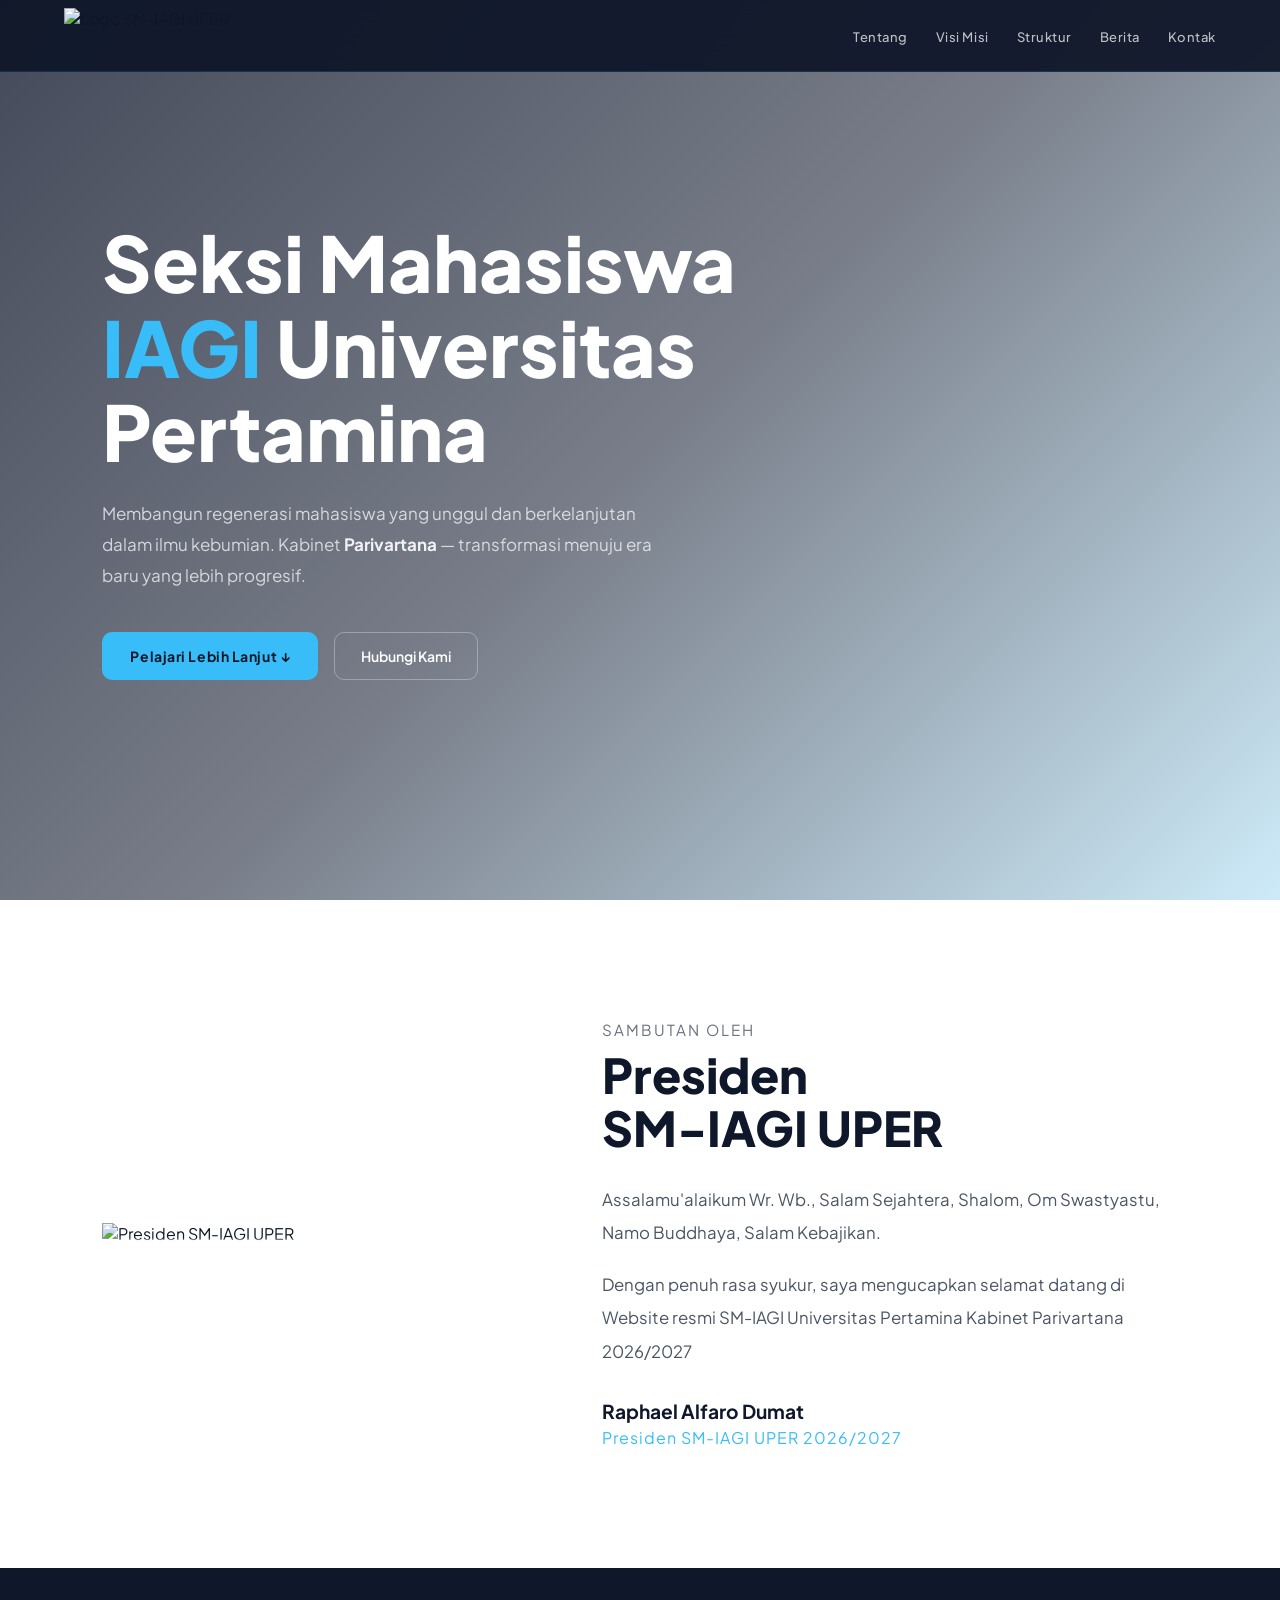
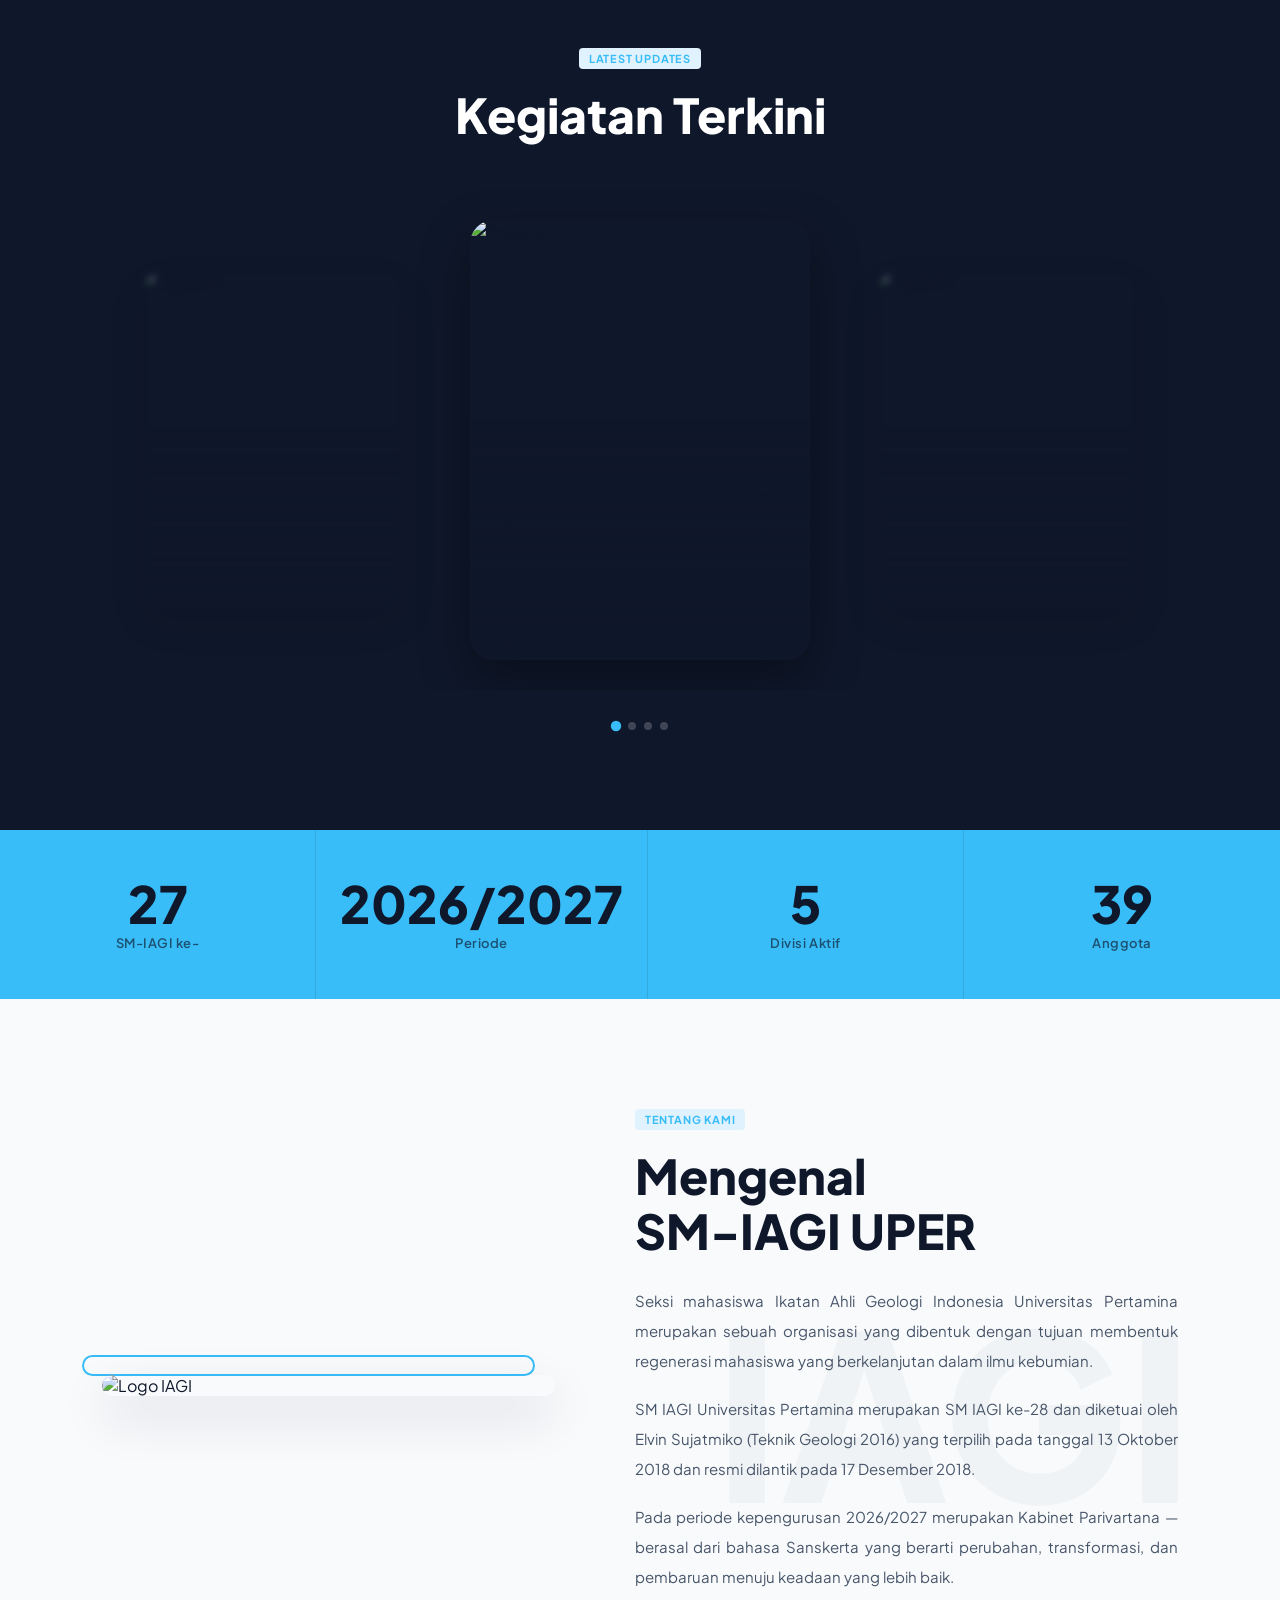
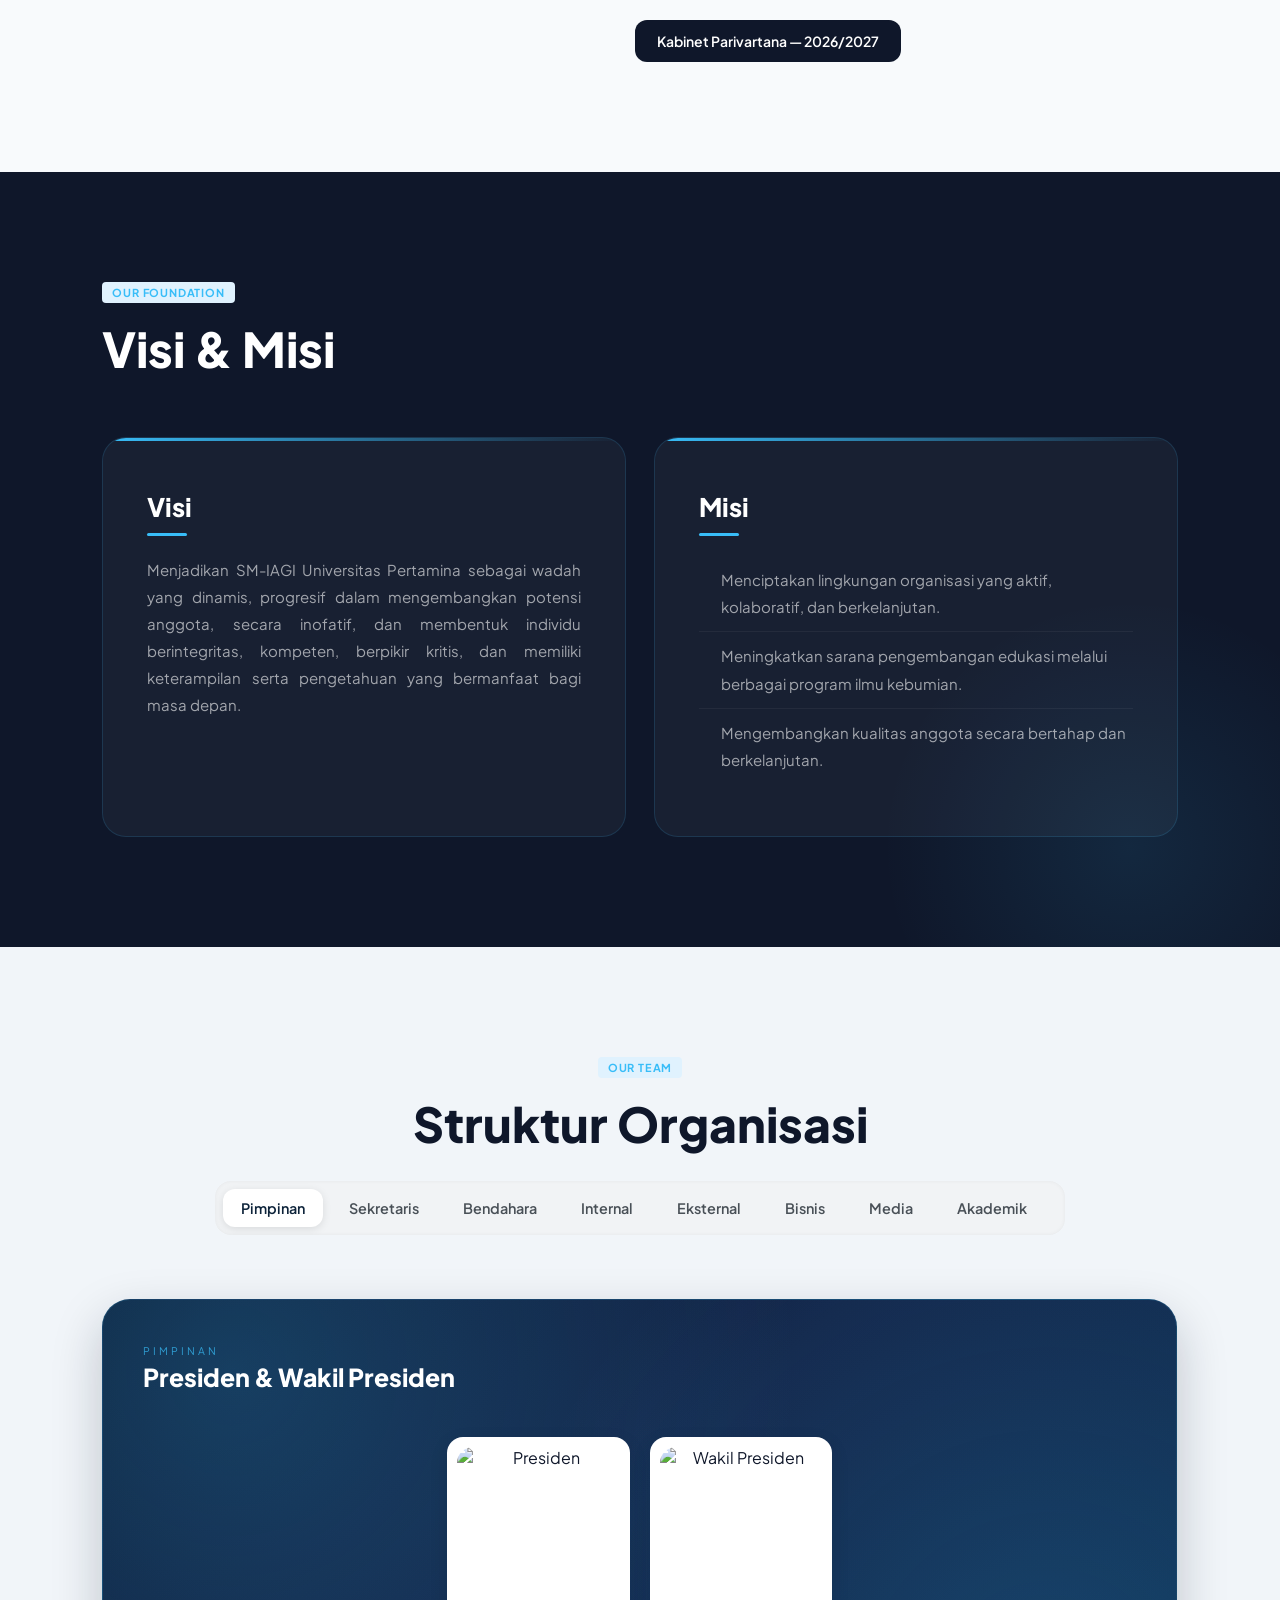
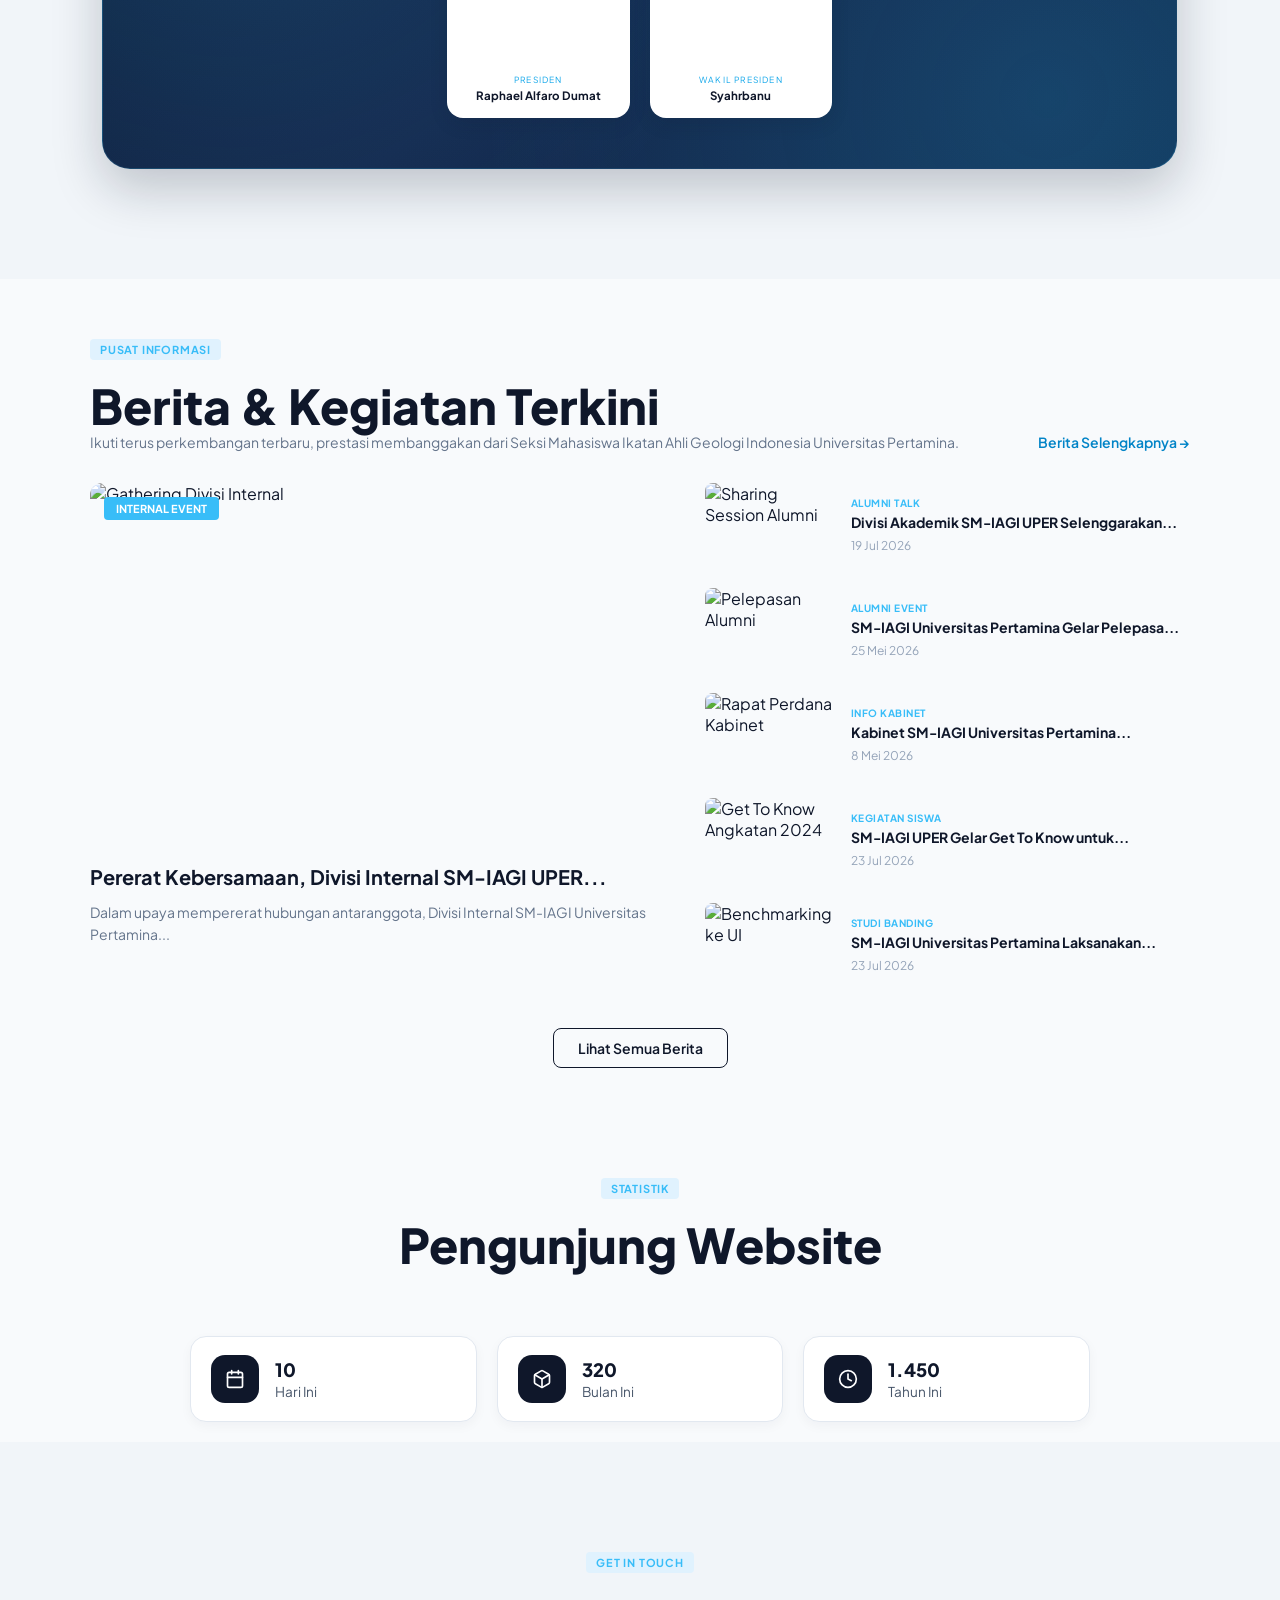
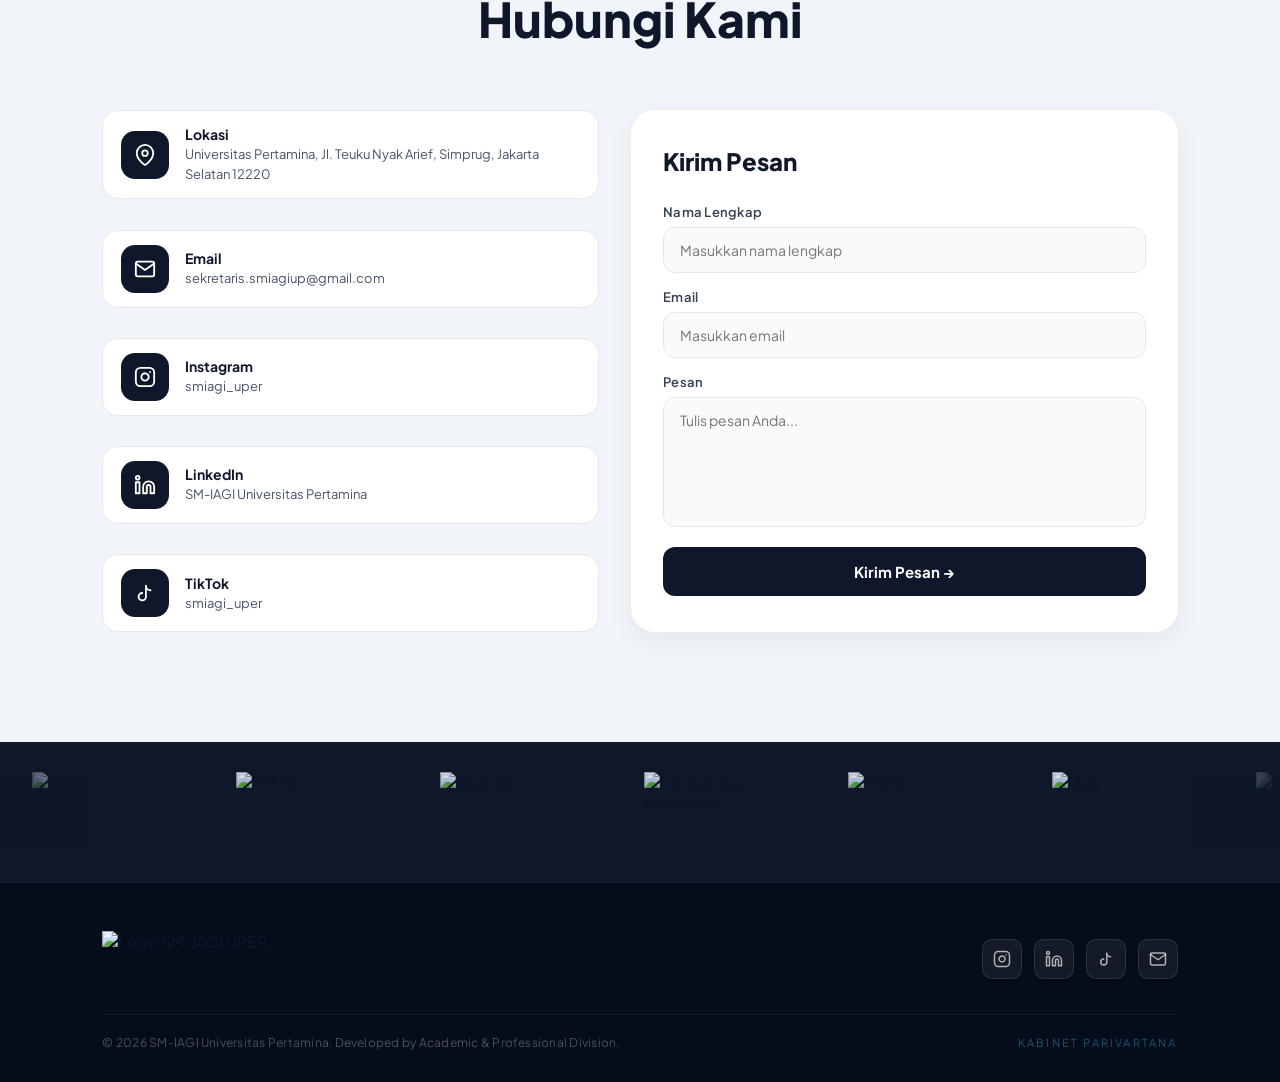
==== index.html @ e10ff405 "Add files via upload" ====
<!DOCTYPE html>
<html lang="id">

<head>
  <meta charset="UTF-8">
  <meta name="viewport" content="width=device-width, initial-scale=1.0">
  <title>SM-IAGI UPER</title>

  <!-- ══ Google Fonts (font Plus Jakarta Sans dimuat lewat @import di style.css) ══ -->
  <link rel="preconnect" href="https://fonts.googleapis.com">
  <link rel="preconnect" href="https://fonts.gstatic.com" crossorigin>
  <link rel="stylesheet" href="https://cdnjs.cloudflare.com/ajax/libs/font-awesome/6.4.0/css/all.min.css">

  <!-- ══ Stylesheet ══ -->
  <link rel="stylesheet" href="style.css">
</head>

<body>

  <!-- ══════════════════════════════════════
       NAVBAR
  ══════════════════════════════════════ -->
  <nav id="mainNav">

    <div class="nav-logo" onclick="window.scrollTo({ top: 0, behavior: 'smooth' })">
      <img src="images/IKATAN GEOLOGI.png" alt="Logo SM-IAGI UPER">
    </div>

    <ul class="nav-links" id="navLinks">
      <li><a href="#about" onclick="closeNav()">Tentang</a></li>
      <li><a href="#visi-misi" onclick="closeNav()">Visi Misi</a></li>
      <li><a href="#divisi" onclick="closeNav()">Struktur</a></li>
      <li><a href="#berita" onclick="closeNav()">Berita</a></li>
      <li><a href="#contact" onclick="closeNav()">Kontak</a></li>
    </ul>

    <div class="nav-toggle" id="navToggle" onclick="toggleNav()" aria-label="Toggle menu">
      <span></span>
      <span></span>
      <span></span>
    </div>

  </nav>

  <!-- ══════════════════════════════════════
       HERO
  ══════════════════════════════════════ -->
  <section id="hero">

    <!-- VIDEO BACKGROUND -->
    <video class="hero-video" autoplay muted loop playsinline>
      <source src="videos/IAGI.mp4" type="video/mp4">
    </video>

    <!-- OVERLAY -->
    <div class="hero-overlay"></div>

    <!-- KONTEN HERO -->
    <div class="hero-inner">

      <h1 class="hero-title">
        Seksi Mahasiswa<br>
        <span class="accent">IAGI</span> Universitas<br>
        Pertamina
      </h1>

      <p class="hero-sub">
        Membangun regenerasi mahasiswa yang unggul dan berkelanjutan dalam ilmu kebumian.
        Kabinet <strong>Parivartana</strong> — transformasi menuju era baru yang lebih progresif.
      </p>

      <div class="hero-cta">
        <a href="#president-message" class="btn-primary">Pelajari Lebih Lanjut ↓</a>
        <a href="#contact" class="btn-ghost">Hubungi Kami</a>
      </div>

    </div>

  </section>

  <!-- ══════════════════════════════════════
       SAMBUTAN PRESIDEN
  ══════════════════════════════════════ -->
  <section id="president-message">

    <div class="about-layout reverse">

      <div class="president-photo reveal from-left">
        <img src="images/Struktur IAGI Uper/BPH/Presiden.png" alt="Presiden SM-IAGI UPER">
      </div>

      <div class="president-content reveal from-right">

        <div class="section-eyebrow">
          Sambutan oleh
        </div>

        <h2 class="section-heading">
          Presiden<br>
          SM-IAGI UPER
        </h2>

        <p>
          Assalamu'alaikum Wr. Wb., Salam Sejahtera, Shalom, Om Swastyastu, Namo Buddhaya, Salam Kebajikan.
        </p>

        <p>
          Dengan penuh rasa syukur, saya mengucapkan selamat datang di Website
          resmi SM-IAGI Universitas Pertamina Kabinet Parivartana 2026/2027
        </p>

        <div class="president-sign">
          <h4>Raphael Alfaro Dumat</h4>
          <span>Presiden SM-IAGI UPER 2026/2027</span>
        </div>

      </div>

    </div>

  </section>

  <!-- ══════════════════════════════════════
       NEWS SLIDER
  ══════════════════════════════════════ -->
  <section id="news">

    <div class="news-header reveal">
      <div class="section-eyebrow"><span class="sub-title">LATEST UPDATES</span></div>
      <h2 class="section-heading">Kegiatan Terkini</h2>
    </div>

    <div class="news-slider" id="newsSlider">
      <div class="news-track" id="newsTrack">

        <div class="news-card active">
          <img src="images/Kegiatan Terkini/IG 1.png" alt="Kegiatan 1" draggable="false">
          <div class="news-card-overlay"></div>
        </div>

        <div class="news-card">
          <img src="images/Kegiatan Terkini/IG 2.png" alt="Kegiatan 2" draggable="false">
          <div class="news-card-overlay"></div>
        </div>

        <div class="news-card">
          <img src="images/Kegiatan Terkini/IG 3.png" alt="Kegiatan 3" draggable="false">
          <div class="news-card-overlay"></div>
        </div>

        <div class="news-card">
          <img src="images/Kegiatan Terkini/IG 4.png" alt="Kegiatan 4" draggable="false">
          <div class="news-card-overlay"></div>
        </div>

      </div>
    </div>

    <div class="news-dots" id="newsDots"></div>

  </section>

  <!-- ══════════════════════════════════════
       STATS BAR
  ══════════════════════════════════════ -->
  <div id="stats">
    <div class="stats-grid">

      <div class="stat-item reveal delay-1">
        <span class="stat-number" data-target="28" data-prefix="" data-suffix="">0</span>
        <div class="stat-label">SM-IAGI ke-</div>
      </div>

      <div class="stat-item reveal delay-2">
        <span class="stat-number stat-text">2026/2027</span>
        <div class="stat-label">Periode</div>
      </div>

      <div class="stat-item reveal delay-3">
        <span class="stat-number" data-target="5" data-prefix="" data-suffix="">0</span>
        <div class="stat-label">Divisi Aktif</div>
      </div>

      <div class="stat-item reveal delay-4">
        <span class="stat-number" data-target="40" data-prefix="" data-suffix="">0</span>
        <div class="stat-label">Anggota</div>
      </div>

    </div>
  </div>

  <!-- ══════════════════════════════════════
       TENTANG KAMI
  ══════════════════════════════════════ -->
  <section id="about">
    <div class="about-layout">

      <div class="about-img-wrap reveal from-left">
        <img src="images/LOGO IAGI.png" alt="Logo IAGI">
      </div>

      <div class="about-content reveal from-right">
        <div class="section-eyebrow"><span class="sub-title">Tentang Kami</span></div>
        <h2 class="section-heading">Mengenal<br>SM-IAGI UPER</h2>

        <div class="about-text">
          <p>
            Seksi mahasiswa Ikatan Ahli Geologi Indonesia Universitas Pertamina merupakan
            sebuah organisasi yang dibentuk dengan tujuan membentuk regenerasi mahasiswa
            yang berkelanjutan dalam ilmu kebumian.
          </p>
          <p>
            SM IAGI Universitas Pertamina merupakan SM IAGI ke-28 dan diketuai oleh Elvin Sujatmiko
            (Teknik Geologi 2016) yang terpilih pada tanggal 13 Oktober 2018 dan
            resmi dilantik pada 17 Desember 2018.
          </p>
          <p>
            Pada periode kepengurusan 2026/2027 merupakan Kabinet Parivartana —
            berasal dari bahasa Sanskerta yang berarti perubahan, transformasi, dan
            pembaruan menuju keadaan yang lebih baik.
          </p>
        </div>

        <div class="kabinet-badge">
          Kabinet Parivartana &mdash; 2026/2027
        </div>
      </div>

    </div>
  </section>

  <!-- ══════════════════════════════════════
       VISI & MISI
  ══════════════════════════════════════ -->
  <section id="visi-misi">

    <div class="visimisi-header reveal">
      <div class="section-eyebrow"><span class="sub-title">Our Foundation</span></div>
      <h2 class="section-heading">Visi &amp; Misi</h2>
    </div>

    <div class="visimisi-grid">

      <div class="vm-card reveal from-left">
        <h3 class="vm-title">Visi</h3>
        <p class="vm-text">
          Menjadikan SM-IAGI Universitas Pertamina sebagai wadah yang dinamis, progresif
          dalam mengembangkan potensi anggota, secara inofatif, dan membentuk individu berintegritas,
          kompeten, berpikir kritis, dan memiliki keterampilan serta pengetahuan yang bermanfaat bagi
          masa depan.
        </p>
      </div>

      <div class="vm-card reveal from-right delay-2">
        <h3 class="vm-title">Misi</h3>
        <ul class="vm-list">
          <li>Menciptakan lingkungan organisasi yang aktif, kolaboratif, dan berkelanjutan.</li>
          <li>Meningkatkan sarana pengembangan edukasi melalui berbagai program ilmu kebumian.</li>
          <li>Mengembangkan kualitas anggota secara bertahap dan berkelanjutan.</li>
        </ul>
      </div>

    </div>

  </section>

  <!-- ══════════════════════════════════════
       STRUKTUR ORGANISASI
       - Pimpinan (President + VP) satu panel
       - Tiap divisi = panel gradasi biru berisi 6 kartu anggota
       - CATATAN UNTUK EDIT:
         * Untuk isi FOTO anggota: ganti src pada <img> di dalam
           .member-photo, atau untuk slot kosong ganti
           <div class="member-photo no-photo">...svg...</div>
           menjadi <div class="member-photo"><img src="images/NAMA.jpg" alt="Nama"></div>
         * Untuk TAMBAH/KURANGI anggota: copy/paste atau hapus
           blok <div class="member-card">...</div> di dalam
           .division-members pada divisi terkait.
         * Untuk ganti NAMA & JABATAN: edit teks di dalam
           .member-role dan .member-name.
  ══════════════════════════════════════ -->
  <section id="divisi">

    <div class="divisi-header reveal">
      <div class="section-eyebrow"><span class="sub-title">Our Team</span></div>
      <h2 class="section-heading">Struktur Organisasi</h2>
      <p class="section-description"></p>

      <!-- Navigation Bar / Filter Tab -->
      <div class="division-tabs">
        <button class="tab-btn active" data-target="pimpinan">Pimpinan</button>
        <button class="tab-btn" data-target="sekretaris">Sekretaris</button>
        <button class="tab-btn" data-target="bendahara">Bendahara</button>
        <button class="tab-btn" data-target="internal">Internal</button>
        <button class="tab-btn" data-target="eksternal">Eksternal</button>
        <button class="tab-btn" data-target="bisnis">Bisnis</button>
        <button class="tab-btn" data-target="media">Media</button>
        <button class="tab-btn" data-target="akademik">Akademik</button>
      </div>
    </div>

    <div class="org-tree">

      <!-- ══ PIMPINAN : President & Vice President ══ -->
      <div class="division-panel leadership-panel reveal scale-in active" data-category="pimpinan">
        <div class="division-panel-header">
          <div>
            <span class="division-eyebrow">Pimpinan</span>
            <h3 class="division-panel-title">Presiden &amp; Wakil Presiden</h3>
          </div>
        </div>

        <div class="leadership-row">
          <div class="division-members">
            <div class="member-card">
              <div class="member-photo"><img src="images/Struktur IAGI Uper/BPH/Presiden.png" alt="Presiden"></div>
              <div class="member-role">Presiden</div>
              <div class="member-name">Raphael Alfaro Dumat</div>
            </div>

            <div class="member-card">
              <div class="member-photo"><img src="images/Struktur IAGI Uper/BPH/Wapres.png" alt="Wakil Presiden"></div>
              <div class="member-role">Wakil Presiden</div>
              <div class="member-name">Syahrbanu</div>
            </div>
          </div>
        </div>
      </div>

      <!-- ══ DIVISI : Sekretaris ══ -->
      <div class="division-panel reveal" data-category="sekretaris">
        <div class="division-panel-header">
          <div>
            <span class="division-eyebrow">BPH</span>
            <h3 class="division-panel-title">Sekretaris</h3>
          </div>
        </div>

        <div class="division-members">
          <div class="member-card">
            <div class="member-photo"><img src="images/Struktur IAGI Uper/BPH/Sekre 1.png" alt="Sekretaris 1"></div>
            <div class="member-role">SEKRETARIS 1</div>
            <div class="member-name">Keysha Nuralya Humaira Utomo</div>
          </div>

          <div class="member-card">
            <div class="member-photo"><img src="images/Struktur IAGI Uper/BPH/Sekre 2.png" alt="Sekretaris 2"></div>
            <div class="member-role">SEKRETARIS 2</div>
            <div class="member-name">Dinan Hasya Sadida</div>
          </div>
        </div>
      </div>

      <!-- ══ DIVISI : Bendahara ══ -->
      <div class="division-panel reveal" data-category="bendahara">
        <div class="division-panel-header">
          <div>
            <span class="division-eyebrow">BPH</span>
            <h3 class="division-panel-title">Bendahara</h3>
          </div>
        </div>

        <div class="division-members">
          <div class="member-card">
            <div class="member-photo"><img src="images/Struktur IAGI Uper/BPH/Bendahara 1.png" alt="Bendahara 1"></div>
            <div class="member-role">Bendahara 1</div>
            <div class="member-name">Shaqillah Indrianti</div>
          </div>

          <div class="member-card">
            <div class="member-photo"><img src="images/Struktur IAGI Uper/BPH/Bendahara 2.png" alt="Bendahara 2"></div>
            <div class="member-role">Bendahara 2</div>
            <div class="member-name">Nabila Putri Septiana</div>
          </div>
        </div>
      </div>

      <!-- ══ DIVISI : Internal ══ -->
      <div class="division-panel reveal" data-category="internal">
        <div class="division-panel-header">
          <div>
            <span class="division-eyebrow">Divisi</span>
            <h3 class="division-panel-title">Internal</h3>
          </div>
        </div>

        <div class="division-members">
          <div class="member-card">
            <div class="member-photo"><img src="images/Struktur IAGI Uper/Internal/Internal Kadiv.png" alt="Kepala Divisi Internal"></div>
            <div class="member-role">Kepala Divisi</div>
            <div class="member-name">Pace yunus</div>
          </div>

          <div class="member-card">
            <div class="member-photo"><img src="images/Struktur IAGI Uper/Internal/Internal 1.png" alt="Anggota Internal 1"></div>
            <div class="member-role">Staff</div>
            <div class="member-name">Hayato</div>
          </div>

          <div class="member-card">
            <div class="member-photo"><img src="images/Struktur IAGI Uper/Internal/Internal 2.png" alt="Anggota Internal 2"></div>
            <div class="member-role">Staff</div>
            <div class="member-name">Gabriel L.J. TRG.</div>
          </div>

          <div class="member-card">
            <div class="member-photo"><img src="images/Struktur IAGI Uper/Internal/Internal 3.png" alt="Anggota Internal 3"></div>
            <div class="member-role">Staff</div>
            <div class="member-name">Rasya Ghairan Arrafi</div>
          </div>

          <div class="member-card">
            <div class="member-photo"><img src="images/Struktur IAGI Uper/Internal/Internal 4.png" alt="Anggota Internal 4"></div>
            <div class="member-role">Staff</div>
            <div class="member-name">Wirly Aulia Afaf</div>
          </div>

          <div class="member-card">
            <div class="member-photo"><img src="images/Struktur IAGI Uper/Internal/Internal 5.png" alt="Anggota Internal 5"></div>
            <div class="member-role">Staff</div>
            <div class="member-name">Natasya Octavia Siregar</div>
          </div>

          <div class="member-card">
            <div class="member-photo"><img src="images/Struktur IAGI Uper/Internal/Internal 6.png" alt="Anggota Internal 6"></div>
            <div class="member-role">Staff</div>
            <div class="member-name">Greasya Maria Criestin Juliasintani</div>
          </div>
        </div>
      </div>

      <!-- ══ DIVISI : Eksternal ══ -->
      <div class="division-panel reveal" data-category="eksternal">
        <div class="division-panel-header">
          <div>
            <span class="division-eyebrow">Divisi</span>
            <h3 class="division-panel-title">Eksternal</h3>
          </div>
        </div>

        <div class="division-members">
          <div class="member-card">
            <div class="member-photo"><img src="images/Struktur IAGI Uper/Eksternal/Eksternal Kadiv.png" alt="Kepala Divisi Eksternal"></div>
            <div class="member-role">Kepala Divisi</div>
            <div class="member-name">Chandra Aulia Kartika Putri</div>
          </div>

          <div class="member-card">
            <div class="member-photo"><img src="images/Struktur IAGI Uper/Eksternal/Eksternal 1.png" alt="Anggota Eksternal 1"></div>
            <div class="member-role">Staff</div>
            <div class="member-name">Mashifa Zakiya</div>
          </div>

          <div class="member-card">
            <div class="member-photo"><img src="images/Struktur IAGI Uper/Eksternal/Eksternal 2.png" alt="Anggota Eksternal 2"></div>
            <div class="member-role">Staff</div>
            <div class="member-name">Zidan Dwi Prasetyo</div>
          </div>

          <div class="member-card">
            <div class="member-photo"><img src="images/Struktur IAGI Uper/Eksternal/Eksternal 3.png" alt="Anggota Eksternal 3"></div>
            <div class="member-role">Staff</div>
            <div class="member-name">Raevo Danendra Zachary</div>
          </div>

          <div class="member-card">
            <div class="member-photo"><img src="images/Struktur IAGI Uper/Eksternal/Eksternal 4.png" alt="Anggota Eksternal 4"></div>
            <div class="member-role">Staff</div>
            <div class="member-name">Muhammad Farren Rafif Akbar</div>
          </div>

          <div class="member-card">
            <div class="member-photo"><img src="images/Struktur IAGI Uper/Eksternal/Eksternal 5.png" alt="Anggota Eksternal 5"></div>
            <div class="member-role">Staff</div>
            <div class="member-name">Erlangga Bagas Mulyawardhana</div>
          </div>

          <div class="member-card">
            <div class="member-photo"><img src="images/Struktur IAGI Uper/Eksternal/Eksternal 6.png" alt="Anggota Eksternal 6"></div>
            <div class="member-role">Staff</div>
            <div class="member-name">Yohanes Emanuel Epo</div>
          </div>
        </div>
      </div>

      <!-- ══ DIVISI : Bisnis ══ -->
      <div class="division-panel reveal" data-category="bisnis">
        <div class="division-panel-header">
          <div>
            <span class="division-eyebrow">Divisi</span>
            <h3 class="division-panel-title">Bisnis</h3>
          </div>
        </div>

        <div class="division-members">
          <div class="member-card">
            <div class="member-photo"><img src="images/Struktur IAGI Uper/Bisnis/Bisnis Kadiv.png" alt="Kepala Divisi Bisnis"></div>
            <div class="member-role">Kepala Divisi</div>
            <div class="member-name">Hansen Gilberd Sinaga</div>
          </div>

          <div class="member-card">
            <div class="member-photo"><img src="images/Struktur IAGI Uper/Bisnis/Bisnis 1.png" alt="Anggota Bisnis 1"></div>
            <div class="member-role">Staff</div>
            <div class="member-name">Bagawan Yazid Zidane S</div>
          </div>

          <div class="member-card">
            <div class="member-photo"><img src="images/Struktur IAGI Uper/Bisnis/Bisnis 2.png" alt="Anggota Bisnis 2"></div>
            <div class="member-role">Staff</div>
            <div class="member-name">Gracia Oktavia Karundeng</div>
          </div>

          <div class="member-card">
            <div class="member-photo"><img src="images/Struktur IAGI Uper/Bisnis/Bisnis 3.png" alt="Anggota Bisnis 3"></div>
            <div class="member-role">Staff</div>
            <div class="member-name">Febriyanti Listianingrum</div>
          </div>

          <div class="member-card">
            <div class="member-photo"><img src="images/Struktur IAGI Uper/Bisnis/Bisnis 4.png" alt="Anggota Bisnis 4"></div>
            <div class="member-role">Staff</div>
            <div class="member-name">Atalya Eunike Sifra Werat</div>
          </div>

          <div class="member-card">
            <div class="member-photo"><img src="images/Struktur IAGI Uper/Bisnis/Bisnis 5.png" alt="Anggota Bisnis 5"></div>
            <div class="member-role">Staff</div>
            <div class="member-name">Tary Malwa Febrianti</div>
          </div>
        </div>
      </div>

      <!-- ══ DIVISI : Media ══ -->
      <div class="division-panel reveal" data-category="media">
        <div class="division-panel-header">
          <div>
            <span class="division-eyebrow">Divisi</span>
            <h3 class="division-panel-title">Media</h3>
          </div>
        </div>

        <div class="division-members">
          <div class="member-card">
            <div class="member-photo"><img src="images/Struktur IAGI Uper/Media/Media Kadiv.png" alt="Kepala Divisi Media"></div>
            <div class="member-role">Kepala Divisi</div>
            <div class="member-name">Erwin Darma Kadar</div>
          </div>

          <div class="member-card">
            <div class="member-photo"><img src="images/Struktur IAGI Uper/Media/Media 1.png" alt="Anggota Media 1"></div>
            <div class="member-role">Staff</div>
            <div class="member-name">Jeri Lemuel Waas</div>
          </div>

          <div class="member-card">
            <div class="member-photo"><img src="images/Struktur IAGI Uper/Media/Media 2.png" alt="Anggota Media 2"></div>
            <div class="member-role">Staff</div>
            <div class="member-name">Chechilia Lalita Tri Lestari</div>
          </div>

          <div class="member-card">
            <div class="member-photo"><img src="images/Struktur IAGI Uper/Media/Media 3.png" alt="Anggota Media 3"></div>
            <div class="member-role">Staff</div>
            <div class="member-name">Cesvinoza Miroslove Ammeca</div>
          </div>

          <div class="member-card">
            <div class="member-photo"><img src="images/Struktur IAGI Uper/Media/Media 4.png" alt="Anggota Media 4"></div>
            <div class="member-role">Staff</div>
            <div class="member-name">Damai Atmatu Atkana</div>
          </div>

          <div class="member-card">
            <div class="member-photo"><img src="images/Struktur IAGI Uper/Media/Media 5.png" alt="Anggota Media 5"></div>
            <div class="member-role">Staff</div>
            <div class="member-name">Shabrina Nur Amalina</div>
          </div>
        </div>
      </div>

      <!-- ══ DIVISI : Akademik ══ -->
      <div class="division-panel reveal" data-category="akademik">
        <div class="division-panel-header">
          <div>
            <span class="division-eyebrow">Divisi</span>
            <h3 class="division-panel-title">Akademik &amp; Professional</h3>
          </div>
        </div>

        <div class="division-members">
          <div class="member-card">
            <div class="member-photo"><img src="images/Struktur IAGI Uper/Akademik/Akademik Kadiv.png" alt="Kepala Divisi Akademik"></div>
            <div class="member-role">Kepala Divisi</div>
            <div class="member-name">Erlangga Dzikri Atthoriq</div>
          </div>

          <div class="member-card">
            <div class="member-photo"><img src="images/Struktur IAGI Uper/Akademik/Akademik 1.png" alt="Anggota Akademik 1"></div>
            <div class="member-role">Staff</div>
            <div class="member-name">Muhammad Adib Zuhair</div>
          </div>

          <div class="member-card">
            <div class="member-photo"><img src="images/Struktur IAGI Uper/Akademik/Akademik 2.png" alt="Anggota Akademik 2"></div>
            <div class="member-role">Staff</div>
            <div class="member-name">Salman Joko Wibowo</div>
          </div>

          <div class="member-card">
            <div class="member-photo"><img src="images/Struktur IAGI Uper/Akademik/Akademik 3.png" alt="Anggota Akademik 3"></div>
            <div class="member-role">Staff</div>
            <div class="member-name">Farhan Maulana</div>
          </div>

          <div class="member-card">
            <div class="member-photo"><img src="images/Struktur IAGI Uper/Akademik/Akademik 4.png" alt="Anggota Akademik 4"></div>
            <div class="member-role">Staff</div>
            <div class="member-name">Ines Mahardika</div>
          </div>

          <div class="member-card">
            <div class="member-photo"><img src="images/Struktur IAGI Uper/Akademik/Akademik 5.png" alt="Anggota Akademik 5"></div>
            <div class="member-role">Staff</div>
            <div class="member-name">Amelia Kartika</div>
          </div>

          <div class="member-card">
            <div class="member-photo"><img src="images/Struktur IAGI Uper/Akademik/Akademik 6.png" alt="Anggota Akademik 6"></div>
            <div class="member-role">Staff</div>
            <div class="member-name">Archangela Girlani Maharani Botha</div>
          </div>
        </div>
      </div>

    </div>

    <!-- Division Modal Popup -->
    <div id="divisionModal" class="division-modal">
      <div class="division-modal-box">
        <button class="division-modal-close" onclick="closeDivisionModal()">&times;</button>

        <div class="modal-photo-wrap">
          <div class="modal-photo-slider" id="modalPhotoSlider">
            <div class="modal-photo-track" id="modalPhotoTrack">
              <!-- photos injected by JS -->
            </div>
          </div>
          <button class="modal-photo-arrow left" id="modalPhotoLeft" onclick="shiftModalPhoto(-1)">&#10094;</button>
          <button class="modal-photo-arrow right" id="modalPhotoRight" onclick="shiftModalPhoto(1)">&#10095;</button>
          <div class="modal-photo-dots" id="modalPhotoDots"></div>
        </div>

        <div class="division-modal-header">
          <div class="division-modal-icon" id="divModalIcon">🌍</div>
          <div>
            <div class="division-modal-eyebrow">Divisi</div>
            <h3 class="division-modal-title" id="divModalTitle">Nama Divisi</h3>
          </div>
        </div>
        <p class="division-modal-desc" id="divModalDesc">Deskripsi divisi.</p>
        <div class="division-modal-tasks" id="divModalTasks"></div>
      </div>
    </div>

  </section>

  <!-- ══════════════════════════════════════
       SECTION BERITA & PRESTASI TERKINI
  ══════════════════════════════════════ -->
  <section id="berita" class="latest-news-section reveal">
    <div class="container">
      <div class="about-content reveal from-right">

        <!-- Header Section disesuaikan dengan pola Eyebrow & Heading -->
        <div class="news-section-header reveal">
          <div class="header-titles">
            <div class="section-eyebrow">
              <span class="sub-title">PUSAT INFORMASI</span>
            </div>
            <h2 class="section-heading">Berita & Kegiatan Terkini</h2>
            <p class="section-desc">
              Ikuti terus perkembangan terbaru, prestasi membanggakan dari Seksi Mahasiswa Ikatan
              Ahli Geologi Indonesia Universitas Pertamina.
            </p>
          </div>
          <a href="berita.html" class="top-more-link">Berita Selengkapnya &rarr;</a>
        </div>

        <!-- News Grid Layout (Kiri: Featured, Kanan: 5 Berita Kecil) -->
        <div class="news-layout-grid">

          <!-- KOLOM KIRI: Berita Utama / Featured Card -->
          <article class="featured-news-card reveal" data-gambar="images/Berita/Berita 1.JPG"
            data-judul="Pererat Kebersamaan, Divisi Internal SM-IAGI UPER Gelar Gathering Anggota"
            data-isi="<p>Dalam upaya mempererat hubungan antaranggota, Divisi Internal SM-IAGI Universitas Pertamina mengadakan kegiatan Gathering yang berlangsung dengan penuh kehangatan dan kebersamaan. Acara ini diikuti oleh seluruh pengurus sebagai wadah untuk membangun komunikasi yang lebih erat di luar kegiatan organisasi.</p><p>Berbagai permainan interaktif, sesi berbagi cerita, hingga makan bersama menjadi rangkaian kegiatan yang menciptakan suasana akrab dan menyenangkan. Selain sebagai ajang refreshing, gathering ini juga menjadi momentum untuk meningkatkan rasa kekeluargaan serta memperkuat kerja sama antaranggota dalam menjalankan program kerja organisasi.</p><p>Melalui kegiatan ini, diharapkan seluruh pengurus semakin solid, saling mengenal lebih dekat, dan mampu menciptakan lingkungan organisasi yang harmonis sehingga dapat memberikan kontribusi terbaik bagi SM-IAGI Universitas Pertamina.</p>"
            data-tagline="KEGIATAN INTERNAL" onclick="handleNewsClick(this)">
            <div class="featured-thumb-wrapper">
              <img src="images/Berita/Berita 1.JPG" alt="Gathering Divisi Internal" class="featured-thumb">
              <span class="news-badge">INTERNAL EVENT</span>
            </div>
            <div class="featured-content">
              <h3 class="featured-title">Pererat Kebersamaan, Divisi Internal SM-IAGI UPER...</h3>
              <p class="featured-excerpt">
                Dalam upaya mempererat hubungan antaranggota, Divisi Internal SM-IAGI Universitas Pertamina...
              </p>
            </div>
          </article>

          <!-- KOLOM KANAN: Daftar 5 Berita Kecil -->
          <div class="small-news-list">

            <!-- Small Card 1 -->
            <article class="small-news-card reveal" data-gambar="images/Berita/Berita 2.png"
              data-judul="Divisi Akademik SM-IAGI UPER Selenggarakan Sharing Session Bersama Alumni"
              data-isi="<p>JAKARTA - Divisi Akademik SM-IAGI Universitas Pertamina sukses menyelenggarakan kegiatan Sharing Session Alumni yang menghadirkan alumni sebagai narasumber untuk berbagi pengalaman selama berkarier di industri pertambangan.</p><p>Mengusung tema mengenai perjalanan seorang geologist dari dunia akademik menuju dunia profesional, kegiatan ini memberikan wawasan kepada mahasiswa mengenai tantangan, peluang karier, serta kompetensi yang perlu dipersiapkan sejak di bangku kuliah.</p><p>Melalui sesi diskusi yang interaktif, peserta memperoleh berbagai insight mengenai pengembangan diri, dunia kerja, hingga pentingnya membangun jaringan profesional. Kegiatan ini diharapkan dapat memotivasi mahasiswa untuk terus meningkatkan kemampuan akademik maupun non-akademik dalam menghadapi dunia industri.</p>"
              data-tagline="AKADEMIK" onclick="handleNewsClick(this)">
              <div class="small-thumb-wrapper">
                <img src="images/Berita/Berita 2.png" alt="Sharing Session Alumni" class="small-thumb">
              </div>
              <div class="small-content">
                <span class="small-badge">ALUMNI TALK</span>
                <h4 class="small-title">Divisi Akademik SM-IAGI UPER Selenggarakan...</h4>
                <span class="small-time">19 Jul 2026</span>
              </div>
            </article>

            <!-- Small Card 2 -->
            <article class="small-news-card reveal" data-gambar="images/Berita/Berita 3.jpeg"
              data-judul="SM-IAGI Universitas Pertamina Gelar Pelepasan Alumni sebagai Bentuk Apresiasi dan Silaturahmi"
              data-isi="<p>JAKARTA - SM-IAGI Universitas Pertamina menyelenggarakan acara pelepasan alumni sebagai bentuk apresiasi atas dedikasi serta kontribusi yang telah diberikan selama menjadi bagian dari organisasi.</p><p>Kegiatan ini berlangsung dalam suasana hangat dan penuh kebersamaan. Selain menjadi momen perpisahan, acara ini juga menjadi kesempatan untuk mempererat hubungan antara alumni dengan pengurus aktif sehingga silaturahmi tetap terjaga.</p><p>SM-IAGI Universitas Pertamina berharap para alumni dapat terus memberikan inspirasi, berbagi pengalaman, serta menjadi mitra organisasi dalam mendukung pengembangan mahasiswa geologi di masa mendatang.</p>"
              data-tagline="APRESIASI" onclick="handleNewsClick(this)">
              <div class="small-thumb-wrapper">
                <img src="images/Berita/Berita 3.jpeg" alt="Pelepasan Alumni" class="small-thumb">
              </div>
              <div class="small-content">
                <span class="small-badge badge-announcement">ALUMNI EVENT</span>
                <h4 class="small-title">SM-IAGI Universitas Pertamina Gelar Pelepasa...</h4>
                <span class="small-time">25 Mei 2026</span>
              </div>
            </article>

            <!-- Small Card 3 -->
            <article class="small-news-card reveal" data-gambar="images/Berita/Berita 4.jpeg"
              data-judul="Kabinet SM-IAGI Universitas Pertamina 2026/2027 Gelar Rapat Perdana"
              data-isi="<p>JAKARTA - SM-IAGI Universitas Pertamina resmi memulai perjalanan kepengurusan Kabinet 2026/2027 melalui pelaksanaan rapat perdana yang dihadiri oleh seluruh pengurus.</p><p>Rapat ini menjadi langkah awal dalam menyusun arah organisasi, memperkenalkan struktur kepengurusan, serta membahas program kerja yang akan dilaksanakan selama satu periode ke depan. Selain itu, setiap divisi juga diberikan kesempatan untuk menyampaikan rencana kegiatan dan target yang ingin dicapai.</p><p>Dengan semangat kolaborasi dan profesionalisme, rapat perdana ini diharapkan menjadi fondasi yang kuat dalam membangun organisasi yang aktif, inovatif, serta memberikan manfaat bagi seluruh mahasiswa Teknik Geologi Universitas Pertamina.</p>"
              data-tagline="BERITA INTERNAL" onclick="handleNewsClick(this)">
              <div class="small-thumb-wrapper">
                <img src="images/Berita/Berita 4.jpeg" alt="Rapat Perdana Kabinet" class="small-thumb">
              </div>
              <div class="small-content">
                <span class="small-badge badge-activity">INFO KABINET</span>
                <h4 class="small-title">Kabinet SM-IAGI Universitas Pertamina...</h4>
                <span class="small-time">8 Mei 2026</span>
              </div>
            </article>

            <!-- Small Card 4 -->
            <article class="small-news-card reveal" data-gambar="images/Berita/Berita 5.jpeg"
              data-judul="SM-IAGI UPER Gelar Get To Know untuk Menyambut Mahasiswa Teknik Geologi Angkatan 2024"
              data-isi="<p>JAKARTA - Sebagai bagian dari upaya mempererat hubungan antarangkatan, SM-IAGI Universitas Pertamina mengadakan kegiatan Get To Know yang ditujukan bagi mahasiswa Teknik Geologi angkatan 2024.</p><p>Kegiatan ini bertujuan memperkenalkan organisasi, budaya kekeluargaan, serta berbagai program yang dimiliki SM-IAGI kepada mahasiswa baru. Melalui berbagai sesi interaktif, permainan kelompok, dan diskusi santai, peserta diajak untuk saling mengenal sekaligus membangun relasi dengan mahasiswa dari berbagai angkatan.</p><p>Diharapkan melalui kegiatan ini, mahasiswa angkatan 2024 dapat lebih mengenal lingkungan organisasi, aktif berpartisipasi dalam berbagai kegiatan kemahasiswaan, serta menumbuhkan rasa memiliki terhadap keluarga besar Teknik Geologi Universitas Pertamina.</p>"
              data-tagline="WELCOMING EVENT" onclick="handleNewsClick(this)">
              <div class="small-thumb-wrapper">
                <img src="images/Berita/Berita 5.jpeg" alt="Get To Know Angkatan 2024" class="small-thumb">
              </div>
              <div class="small-content">
                <span class="small-badge badge-activity">KEGIATAN SISWA</span>
                <h4 class="small-title">SM-IAGI UPER Gelar Get To Know untuk...</h4>
                <span class="small-time">23 Jul 2026</span>
              </div>
            </article>

            <!-- Small Card 5 -->
            <article class="small-news-card reveal" data-gambar="images/Berita/Berita 6.jpeg"
              data-judul="SM-IAGI Universitas Pertamina Laksanakan Benchmarking ke Universitas Indonesia"
              data-isi="<p>JAKARTA - SM-IAGI Universitas Pertamina melaksanakan kegiatan benchmarking ke Universitas Indonesia sebagai upaya memperluas wawasan organisasi serta memperkuat hubungan antarlembaga kemahasiswaan.</p><p>Dalam kegiatan ini, kedua organisasi saling berbagi pengalaman mengenai sistem kepengurusan, pengembangan program kerja, strategi kaderisasi, hingga pelaksanaan berbagai kegiatan akademik maupun non-akademik.</p><p>Melalui diskusi yang berlangsung secara terbuka, diharapkan tercipta pertukaran ide dan praktik terbaik yang dapat diterapkan dalam pengembangan organisasi. Benchmarking ini juga menjadi langkah awal untuk membuka peluang kolaborasi antara kedua organisasi di masa yang akan datang.</p>"
              data-tagline="EXTERNALEVENT" onclick="handleNewsClick(this)">
              <div class="small-thumb-wrapper">
                <img src="images/Berita/Berita 6.jpeg" alt="Benchmarking ke UI" class="small-thumb">
              </div>
              <div class="small-content">
                <span class="small-badge badge-announcement">STUDI BANDING</span>
                <h4 class="small-title">SM-IAGI Universitas Pertamina Laksanakan...</h4>
                <span class="small-time">23 Jul 2026</span>
              </div>
            </article>

          </div>

        </div>

        <!-- Tombol Bawah (Center) -->
        <div class="news-bottom-action reveal">
          <a href="berita.html" class="btn-see-all">Lihat Semua Berita</a>
        </div>

      </div>
    </div>
  </section>

  <!-- MODAL POP-UP DINAMIS -->
  <div class="article-modal" id="articleModal">
    <!-- Overlay (diklik untuk menutup modal) -->
    <div class="modal-overlay" onclick="closeModal()"></div>

    <div class="modal-container">
      <!-- Tombol Close (Silang) -->
      <button type="button" class="modal-close" onclick="closeModal()" aria-label="Tutup">&times;</button>

      <div class="article-content">
        <div class="article-featured-image">
          <img id="modalImage" src="" alt="Foto Berita">
        </div>
        <div class="article-body">
          <div id="modalText"></div>
          <p class="article-tagline" id="modalTagline"></p>
        </div>
        <div class="article-share">
          <span class="share-label">Bagikan:</span>
          <div class="share-buttons">
            <a href="#" id="shareFB" target="_blank" class="share-btn facebook"><i class="fab fa-facebook-f"></i></a>
            <a href="#" id="shareTW" target="_blank" class="share-btn twitter"><i class="fab fa-twitter"></i></a>
            <a href="#" id="shareWA" target="_blank" class="share-btn whatsapp"><i class="fab fa-whatsapp"></i></a>
          </div>
        </div>
      </div>
    </div>
  </div>

  <!-- SCRIPT JAVASCRIPT MODAL -->
  <script>
    // Fungsi penangan klik kartu berita (Membaca data-* attribute)
    function handleNewsClick(cardElement) {
      const gambar = cardElement.getAttribute('data-gambar');
      const judul = cardElement.getAttribute('data-judul');
      const isi = cardElement.getAttribute('data-isi');
      const tagline = cardElement.getAttribute('data-tagline');
      // data-isi sudah berisi tag <p> di dalamnya, jadi tidak perlu dibungkus <p> lagi
      const isiHTML = `<h3>${judul}</h3>${isi}`;
      openNewsModal(gambar, isiHTML, tagline);
    }

    // Fungsi utama penyedia modal
    function openNewsModal(gambar, isiHTML, tagline) {
      const modalImg = document.getElementById('modalImage');
      if (gambar) {
        modalImg.src = gambar;
        modalImg.style.display = 'block';
      } else {
        modalImg.style.display = 'none';
      }
      document.getElementById('modalText').innerHTML = isiHTML || '';
      document.getElementById('modalTagline').innerText = tagline || '';
      // Menghubungkan URL Berbagi Sosial Media
      const currentURL = encodeURIComponent(window.location.href);
      document.getElementById('shareFB').href = `https://www.facebook.com/sharer/sharer.php?u=${currentURL}`;
      document.getElementById('shareTW').href = `https://twitter.com/intent/tweet?url=${currentURL}`;
      document.getElementById('shareWA').href = `https://api.whatsapp.com/send?text=${currentURL}`;
      document.getElementById('articleModal').classList.add('active');
      document.body.style.overflow = 'hidden';
    }

    function closeModal() {
      document.getElementById('articleModal').classList.remove('active');
      document.body.style.overflow = 'auto';
    }
  </script>

  <!-- ══════════════════════════════════════
       STATISTIK PENGUNJUNG
  ══════════════════════════════════════ -->
  <section class="visitor-stats-section reveal">
    <div class="container">

      <!-- Header Statistik disesuaikan dengan pola Eyebrow & Heading -->
      <div class="contact-header reveal">
        <div class="section-eyebrow"><span class="sub-title">STATISTIK</span></div>
        <h2 class="section-heading">Pengunjung Website</h2>
      </div>

      <!-- Container Kartu Statistik -->
      <div class="stats-container-list">

        <!-- Hari Ini -->
        <div class="contact-item-card reveal">
          <div class="contact-icon-box">
            <svg xmlns="http://www.w3.org/2000/svg" width="20" height="20" viewBox="0 0 24 24" fill="none" stroke="currentColor" stroke-width="2" stroke-linecap="round" stroke-linejoin="round">
              <rect x="3" y="4" width="18" height="18" rx="2" ry="2"></rect>
              <line x1="16" y1="2" x2="16" y2="6"></line>
              <line x1="8" y1="2" x2="8" y2="6"></line>
              <line x1="3" y1="10" x2="21" y2="10"></line>
            </svg>
          </div>
          <div class="contact-info">
            <strong id="count-today" class="stat-number" data-target="15">15</strong>
            <span>Hari Ini</span>
          </div>
        </div>

        <!-- Bulan Ini -->
        <div class="contact-item-card reveal">
          <div class="contact-icon-box">
            <svg xmlns="http://www.w3.org/2000/svg" width="20" height="20" viewBox="0 0 24 24" fill="none" stroke="currentColor" stroke-width="2" stroke-linecap="round" stroke-linejoin="round">
              <path d="M21 16V8a2 2 0 0 0-1-1.73l-7-4a2 2 0 0 0-2 0l-7 4A2 2 0 0 0 3 8v8a2 2 0 0 0 1 1.73l7 4a2 2 0 0 0 2 0l7-4A2 2 0 0 0 21 16z"></path>
              <polyline points="3.27 6.96 12 12.01 20.73 6.96"></polyline>
              <line x1="12" y1="22.08" x2="12" y2="12"></line>
            </svg>
          </div>
          <div class="contact-info">
            <strong id="count-month" class="stat-number" data-target="320">320</strong>
            <span>Bulan Ini</span>
          </div>
        </div>

        <!-- Tahun Ini -->
        <div class="contact-item-card reveal">
          <div class="contact-icon-box">
            <svg xmlns="http://www.w3.org/2000/svg" width="20" height="20" viewBox="0 0 24 24" fill="none" stroke="currentColor" stroke-width="2" stroke-linecap="round" stroke-linejoin="round">
              <circle cx="12" cy="12" r="10"></circle>
              <polyline points="12 6 12 12 16 14"></polyline>
            </svg>
          </div>
          <div class="contact-info">
            <strong id="count-year" class="stat-number" data-target="1450">1.450</strong>
            <span>Tahun Ini</span>
          </div>
        </div>

      </div>
    </div>
  </section>

  <!-- ══════════════════════════════════════
       KONTAK
  ══════════════════════════════════════ -->
  <section id="contact">

    <div class="contact-header reveal">
      <div class="section-eyebrow"><span class="sub-title">Get in Touch</span></div>
      <h2 class="section-heading">Hubungi Kami</h2>
    </div>

    <div class="contact-layout">

      <!-- Info Cards -->
      <div class="contact-cards reveal from-left">

        <a href="https://maps.app.goo.gl/BCuHzAacgC3uWdvR9" target="_blank" class="contact-card">
          <div class="contact-card-icon">
            <svg viewBox="0 0 24 24" fill="none" stroke="currentColor" stroke-width="2" stroke-linecap="round"
              stroke-linejoin="round">
              <path d="M21 10c0 7-9 13-9 13s-9-6-9-13a9 9 0 0 1 18 0z" />
              <circle cx="12" cy="10" r="3" />
            </svg>
          </div>
          <div class="contact-card-body">
            <h4>Lokasi</h4>
            <p>Universitas Pertamina, Jl. Teuku Nyak Arief, Simprug, Jakarta Selatan 12220</p>
          </div>
        </a>

        <a href="mailto:sekretaris.smiagiup@gmail.com" class="contact-card">
          <div class="contact-card-icon">
            <svg viewBox="0 0 24 24" fill="none" stroke="currentColor" stroke-width="2" stroke-linecap="round"
              stroke-linejoin="round">
              <path d="M4 4h16c1.1 0 2 .9 2 2v12c0 1.1-.9 2-2 2H4c-1.1 0-2-.9-2-2V6c0-1.1.9-2 2-2z" />
              <polyline points="22,6 12,13 2,6" />
            </svg>
          </div>
          <div class="contact-card-body">
            <h4>Email</h4>
            <p>sekretaris.smiagiup@gmail.com</p>
          </div>
        </a>

        <a href="https://instagram.com/smiagi_uper" target="_blank" class="contact-card">
          <div class="contact-card-icon">
            <svg viewBox="0 0 24 24" fill="none" stroke="currentColor" stroke-width="2" stroke-linecap="round"
              stroke-linejoin="round">
              <rect x="2" y="2" width="20" height="20" rx="5" ry="5" />
              <path d="M16 11.37A4 4 0 1 1 12.63 8 4 4 0 0 1 16 11.37z" />
              <line x1="17.5" y1="6.5" x2="17.51" y2="6.5" />
            </svg>
          </div>
          <div class="contact-card-body">
            <h4>Instagram</h4>
            <p>smiagi_uper</p>
          </div>
        </a>

        <a href="https://www.linkedin.com/company/smiagiup/?originalSubdomain=id" target="_blank" class="contact-card">
          <div class="contact-card-icon">
            <svg viewBox="0 0 24 24" fill="none" stroke="currentColor" stroke-width="2" stroke-linecap="round"
              stroke-linejoin="round">
              <path d="M16 8a6 6 0 0 1 6 6v7h-4v-7a2 2 0 0 0-2-2 2 2 0 0 0-2 2v7h-4v-7a6 6 0 0 1 6-6z" />
              <rect x="2" y="9" width="4" height="12" />
              <circle cx="4" cy="4" r="2" />
            </svg>
          </div>
          <div class="contact-card-body">
            <h4>LinkedIn</h4>
            <p>SM-IAGI Universitas Pertamina</p>
          </div>
        </a>

        <a href="https://www.tiktok.com/search?q=sm%20iagi%20uper&t=1779756327136" target="_blank" class="contact-card">
          <div class="contact-card-icon">
            <svg viewBox="0 0 24 24" fill="none" stroke="currentColor" stroke-width="2" stroke-linecap="round"
              stroke-linejoin="round">
              <path d="M9 12a4 4 0 1 0 4 4V4a5 5 0 0 0 5 5" />
            </svg>
          </div>
          <div class="contact-card-body">
            <h4>TikTok</h4>
            <p>smiagi_uper</p>
          </div>
        </a>

      </div>

      <!-- Form Pesan -->
      <div class="contact-form-wrap reveal from-right">
        <div class="form-title">Kirim Pesan</div>

        <div class="form-group">
          <label for="formName">Nama Lengkap</label>
          <input type="text" id="formName" placeholder="Masukkan nama lengkap">
        </div>

        <div class="form-group">
          <label for="formEmail">Email</label>
          <input type="email" id="formEmail" placeholder="Masukkan email">
        </div>

        <div class="form-group">
          <label for="formMsg">Pesan</label>
          <textarea id="formMsg" placeholder="Tulis pesan Anda..."></textarea>
        </div>

        <button class="form-submit" onclick="sendMessage()">Kirim Pesan &#8594;</button>
      </div>

    </div>

  </section>

  <!-- ══════════════════════════════════════
       PARTNER TICKER
  ══════════════════════════════════════ -->
  <div id="partners">
    <div class="partner-outer">
      <div class="partner-track">

        <div class="partner-group">
          <div class="partner-item"><img src="images/Partner/IAGI.png" alt="IAGI"></div>
          <div class="partner-item"><img src="images/Partner/HMTG Mahandraga.png" alt="HMTG"></div>
          <div class="partner-item"><img src="images/Partner/Geologi Uper.png" alt="Geologi"></div>
          <div class="partner-item"><img src="images/Partner/Universitas Pertamina.png" alt="Universitas Pertamina"></div>
          <div class="partner-item"><img src="images/Partner/FGMI.png" alt="FGMI"></div>
        </div>

        <div class="partner-group">
          <div class="partner-item"><img src="images/Partner/IAGI.png" alt="IAGI"></div>
          <div class="partner-item"><img src="images/Partner/HMTG Mahandraga.png" alt="HMTG"></div>
          <div class="partner-item"><img src="images/Partner/Geologi Uper.png" alt="Geologi"></div>
          <div class="partner-item"><img src="images/Partner/Universitas Pertamina.png" alt="Universitas Pertamina"></div>
          <div class="partner-item"><img src="images/Partner/FGMI.png" alt="FGMI"></div>
        </div>

        <div class="partner-group">
          <div class="partner-item"><img src="images/Partner/IAGI.png" alt="IAGI"></div>
          <div class="partner-item"><img src="images/Partner/HMTG Mahandraga.png" alt="HMTG"></div>
          <div class="partner-item"><img src="images/Partner/Geologi Uper.png" alt="Geologi"></div>
          <div class="partner-item"><img src="images/Partner/Universitas Pertamina.png" alt="Universitas Pertamina"></div>
          <div class="partner-item"><img src="images/Partner/FGMI.png" alt="FGMI"></div>
        </div>

        <div class="partner-group">
          <div class="partner-item"><img src="images/Partner/IAGI.png" alt="IAGI"></div>
          <div class="partner-item"><img src="images/Partner/HMTG Mahandraga.png" alt="HMTG"></div>
          <div class="partner-item"><img src="images/Partner/Geologi Uper.png" alt="Geologi"></div>
          <div class="partner-item"><img src="images/Partner/Universitas Pertamina.png" alt="Universitas Pertamina"></div>
          <div class="partner-item"><img src="images/Partner/FGMI.png" alt="FGMI"></div>
        </div>

      </div>
    </div>
  </div>

  <!-- ══════════════════════════════════════
       FOOTER
  ══════════════════════════════════════ -->
  <footer>

    <div class="footer-inner">

      <div class="nav-logo" onclick="window.scrollTo({ top: 0, behavior: 'smooth' })">
        <img src="images/IKATAN GEOLOGI.png" alt="Logo SM-IAGI UPER">
      </div>

      <div class="footer-socials">
        <a href="https://instagram.com/smiagi_uper" target="_blank" class="footer-social-link" aria-label="Instagram">
          <svg viewBox="0 0 24 24" fill="none" stroke="currentColor" stroke-width="2" stroke-linecap="round"
            stroke-linejoin="round">
            <rect x="2" y="2" width="20" height="20" rx="5" ry="5" />
            <path d="M16 11.37A4 4 0 1 1 12.63 8 4 4 0 0 1 16 11.37z" />
            <line x1="17.5" y1="6.5" x2="17.51" y2="6.5" />
          </svg>
        </a>
        <a href="https://www.linkedin.com/company/smiagiup/?originalSubdomain=id" target="_blank"
          class="footer-social-link" aria-label="LinkedIn">
          <svg viewBox="0 0 24 24" fill="none" stroke="currentColor" stroke-width="2" stroke-linecap="round"
            stroke-linejoin="round">
            <path d="M16 8a6 6 0 0 1 6 6v7h-4v-7a2 2 0 0 0-2-2 2 2 0 0 0-2 2v7h-4v-7a6 6 0 0 1 6-6z" />
            <rect x="2" y="9" width="4" height="12" />
            <circle cx="4" cy="4" r="2" />
          </svg>
        </a>
        <a href="https://www.tiktok.com/search?q=sm%20iagi%20uper&t=1779756327136" target="_blank"
          class="footer-social-link" aria-label="TikTok">
          <svg viewBox="0 0 24 24" fill="none" stroke="currentColor" stroke-width="2" stroke-linecap="round"
            stroke-linejoin="round">
            <path d="M9 12a4 4 0 1 0 4 4V4a5 5 0 0 0 5 5" />
          </svg>
        </a>
        <a href="mailto:sekretaris.smiagiup@gmail.com" class="footer-social-link" aria-label="Email">
          <svg viewBox="0 0 24 24" fill="none" stroke="currentColor" stroke-width="2" stroke-linecap="round"
            stroke-linejoin="round">
            <path d="M4 4h16c1.1 0 2 .9 2 2v12c0 1.1-.9 2-2 2H4c-1.1 0-2-.9-2-2V6c0-1.1.9-2 2-2z" />
            <polyline points="22,6 12,13 2,6" />
          </svg>
        </a>
      </div>

    </div>

    <div class="footer-bottom">
      <span class="footer-copy">
        &copy; 2026 SM-IAGI Universitas Pertamina.
        Developed by Academic &amp; Professional Division.
      </span>
      <span class="footer-badge">Kabinet Parivartana</span>
    </div>

  </footer>

  <!-- ══════════════════════════════════════
       LIBRARIES & SCRIPTS
  ══════════════════════════════════════ -->
  <script src="https://cdn.jsdelivr.net/npm/sweetalert2@11"></script>
  <script src="https://cdn.jsdelivr.net/npm/@emailjs/browser@4/dist/email.min.js"></script>
  <script>
    emailjs.init("rzSbSzJGnqHLJfNuY");
  </script>
  <script src="script.js"></script>

</body>

</html>
---- style.css ----
@import url('https://fonts.googleapis.com/css2?family=Plus+Jakarta+Sans:wght@400;500;600;700;800&display=swap');

:root {
  --navy: #0f172a;
  --navy-mid: #1e293b;
  --navy-soft: #334155;
  --sky: #38bdf8;
  --sky-dim: #0ea5e9;
  --sky-pale: rgba(56, 189, 248, 0.12);
  --white: #f8fafc;
  --text: #475569;
  --border: #e2e8f0;
  --radius-lg: 20px;
  --radius-xl: 28px;
}

*,
*::before,
*::after {
  box-sizing: border-box;
  margin: 0;
  padding: 0;
}

html {
  scroll-behavior: smooth;
  overflow-x: hidden;
}

body {
  background: var(--white);
  color: var(--navy);
  font-family: 'Plus Jakarta Sans', sans-serif;
  overflow-x: hidden;
  width: 100%;
}

a {
  text-decoration: none;
  color: inherit;
}

img {
  max-width: 100%;
  display: block;
}

button {
  border: none;
  background: none;
  cursor: pointer;
  font-family: inherit;
}


/* ──────────────────────────────────────────
   2. SCROLL REVEAL ANIMATIONS
────────────────────────────────────────── */
.reveal {
  opacity: 0;
  transform: translateY(48px);
  transition: opacity 0.75s cubic-bezier(.22, 1, .36, 1),
    transform 0.75s cubic-bezier(.22, 1, .36, 1);
}

.reveal.from-left {
  transform: translateX(-60px);
}

.reveal.from-right {
  transform: translateX(60px);
}

.reveal.scale-in {
  transform: scale(0.88);
}

.reveal.visible {
  opacity: 1;
  transform: translate(0, 0) scale(1);
}

.delay-1 {
  transition-delay: 0.1s;
}

.delay-2 {
  transition-delay: 0.2s;
}

.delay-3 {
  transition-delay: 0.3s;
}

.delay-4 {
  transition-delay: 0.4s;
}

/* Efek animasi muncul bertahap untuk sub-elemen */
.news-section-header .sub-title.reveal {
  transition-delay: 0.1s;
}

.news-section-header .main-title.reveal {
  transition-delay: 0.2s;
}

.news-section-header .section-desc.reveal {
  transition-delay: 0.3s;
}

.news-section-header .top-more-link.reveal {
  transition-delay: 0.4s;
}

/* ──────────────────────────────────────────
   3. SHARED TYPOGRAPHY HELPERS
────────────────────────────────────────── */
.section-eyebrow {
  font-family: 'Plus Jakarta Sans', sans-serif;
  font-size: 11px;
  letter-spacing: 0.3em;
  color: var(--sky);
  text-transform: uppercase;
  margin-bottom: 10px;
}

.section-heading {
  font-family: 'Plus Jakarta Sans', sans-serif;
  font-weight: 800;
  font-size: clamp(1.8rem, 4vw, 3rem);
  color: white;
  line-height: 1.15;
}

.section-heading .line {
  display: inline-block;
  width: 48px;
  height: 3px;
  background: var(--sky);
  border-radius: 4px;
  vertical-align: middle;
  margin: 0 12px 4px;
}


/* ──────────────────────────────────────────
   NAVBAR
────────────────────────────────────────── */
nav#mainNav {
  position: fixed;
  top: 0;
  left: 0;
  right: 0;
  z-index: 1000;
  height: 72px;
  padding: 0 5%;
  display: flex;
  align-items: center;
  justify-content: space-between;
  background: rgba(15, 23, 42, 0.95);
  backdrop-filter: blur(20px);
  -webkit-backdrop-filter: blur(20px);
  border-bottom: 1px solid rgba(56, 189, 248, 0.15);
  transition: box-shadow 0.3s;
}

nav#mainNav.scrolled {
  box-shadow: 0 8px 32px rgba(0, 0, 0, 0.35);
}

.nav-logo {
  display: flex;
  align-items: center;
  gap: 12px;
  cursor: pointer;
  flex-shrink: 0;
}

.nav-logo img {
  height: 55px;
  width: auto;
  border: none;
  border-radius: 0;
  object-fit: contain;
}



.nav-links {
  display: flex;
  gap: 28px;
  list-style: none;
}

.nav-links a {
  font-size: 13px;
  font-weight: 500;
  letter-spacing: 0.04em;
  color: rgba(255, 255, 255, 0.72);
  position: relative;
  padding-bottom: 4px;
  transition: color 0.25s;
  white-space: nowrap;
}

.nav-links a::after {
  content: '';
  position: absolute;
  left: 0;
  bottom: 0;
  width: 0;
  height: 2px;
  background: var(--sky);
  border-radius: 4px;
  transition: width 0.3s ease;
}

.nav-links a:hover {
  color: white;
}

.nav-links a:hover::after {
  width: 100%;
}

.nav-toggle {
  display: none;
  flex-direction: column;
  gap: 5px;
  cursor: pointer;
  padding: 6px;
  z-index: 1100;
}

.nav-toggle span {
  display: block;
  width: 26px;
  height: 2px;
  background: white;
  border-radius: 4px;
  transition: transform 0.3s, opacity 0.3s;
}

.nav-toggle.active span:nth-child(1) {
  transform: translateY(7px) rotate(45deg);
}

.nav-toggle.active span:nth-child(2) {
  opacity: 0;
  transform: scaleX(0);
}

.nav-toggle.active span:nth-child(3) {
  transform: translateY(-7px) rotate(-45deg);
}

@media (max-width: 900px) {
  .nav-links {
    position: fixed;
    top: 72px;
    left: 0;
    right: 0;
    background: rgba(11, 18, 36, 0.98);
    flex-direction: column;
    gap: 0;
    max-height: 0;
    overflow: hidden;
    transition: max-height 0.4s cubic-bezier(.22, 1, .36, 1);
    border-bottom: 1px solid rgba(56, 189, 248, 0.15);
    backdrop-filter: blur(20px);
  }

  .nav-links.open {
    max-height: 500px;
  }

  .nav-links li {
    border-top: 1px solid rgba(255, 255, 255, 0.05);
  }

  .nav-links a {
    display: block;
    padding: 18px 6%;
    font-size: 15px;
    color: rgba(255, 255, 255, 0.78);
  }

  .nav-links a:hover {
    color: var(--sky);
    background: rgba(56, 189, 248, 0.05);
  }

  .nav-toggle {
    display: flex;
  }
}


/* ──────────────────────────────────────────
   HERO
────────────────────────────────────────── */
#hero {
  min-height: 100dvh;
  display: flex;
  flex-direction: column;
  justify-content: center;
  align-items: flex-start;
  padding: 120px 8% 120px;
  position: relative;
  overflow: hidden;
}


/* ──────────────────────────────────────────
   VIDEO BACKGROUND
────────────────────────────────────────── */
.hero-video {
  position: absolute;
  inset: 0;
  width: 100%;
  height: 109%;
  object-fit: cover;
  z-index: 0;
}


/* ──────────────────────────────────────────
   VIDEO OVERLAY
────────────────────────────────────────── */
.hero-overlay {
  position: absolute;
  inset: 0;
  background:
    linear-gradient(135deg,
      rgba(15, 23, 42, 0.78) 0%,
      rgba(15, 23, 42, 0.55) 50%,
      rgba(14, 165, 233, 0.18) 100%);
  z-index: 1;
  pointer-events: none;
}





/* ──────────────────────────────────────────
   HERO INNER
────────────────────────────────────────── */
.hero-inner {
  position: relative;
  z-index: 3;
  max-width: 820px;
}


/* ──────────────────────────────────────────
   HERO BADGE
────────────────────────────────────────── */




@keyframes blink {

  0%,
  100% {
    opacity: 1;
  }

  50% {
    opacity: 0.2;
  }
}


/* ──────────────────────────────────────────
   HERO TITLE
────────────────────────────────────────── */
.hero-title {
  font-family: 'Plus Jakarta Sans', sans-serif;
  font-weight: 900;

  font-size: clamp(2.2rem, 6vw, 5rem);
  line-height: 1.1;

  color: white;

  margin-bottom: 24px;

  opacity: 0;
  animation: fadeUp 0.9s 0.4s forwards;
}


.hero-title .accent {
  color: var(--sky);
}


/* ──────────────────────────────────────────
   HERO SUBTITLE
────────────────────────────────────────── */
.hero-sub {
  font-size: clamp(14px, 2vw, 17px);
  line-height: 1.85;

  color: rgba(255, 255, 255, 0.72);

  max-width: 580px;

  margin-bottom: 40px;

  opacity: 0;
  animation: fadeUp 0.9s 0.6s forwards;
}


.hero-sub strong {
  color: rgba(255, 255, 255, 0.9);
}


/* ──────────────────────────────────────────
   HERO CTA
────────────────────────────────────────── */
.hero-cta {
  display: flex;
  gap: 16px;
  flex-wrap: wrap;

  opacity: 0;
  animation: fadeUp 0.9s 0.8s forwards;
}

/* ──────────────────────────────────────────
   HERO - MOBILE
────────────────────────────────────────── */
@media (max-width: 768px) {

  #hero {
    min-height: 100dvh;
    padding: 150px 30px 80px;
    align-items: flex-start;
  }

  /* VIDEO / BACKGROUND */
  .hero-video {
    width: 100%;
    height: 100%;
    object-fit: cover;

    /* Geser tampilan video ke kanan */
    object-position: 67% center;
  }

  /* Overlay lebih gelap di area teks */
  .hero-overlay {
    background:
      linear-gradient(180deg,
        rgba(15, 23, 42, 0.82) 0%,
        rgba(15, 23, 42, 0.62) 45%,
        rgba(15, 23, 42, 0.35) 100%);
  }

  /* Konten */
  .hero-inner {
    max-width: 100%;
    width: 100%;
  }

  /* Judul */
  .hero-title {
    font-size: clamp(2.1rem, 10vw, 3rem);
    line-height: 1.08;
    margin-bottom: 22px;
  }

  /* Deskripsi */
  .hero-sub {
    max-width: 100%;
    font-size: 14px;
    line-height: 1.7;
    margin-bottom: 30px;
  }

  /* Tombol */
  .hero-cta {
    flex-direction: column;
    align-items: flex-start;
    gap: 12px;
  }

  .btn-primary,
  .btn-ghost {
    width: auto;
    min-width: 190px;
    justify-content: center;
  }
}


/* ──────────────────────────────────────────
   PRIMARY BUTTON
────────────────────────────────────────── */
.btn-primary {
  display: inline-flex;
  align-items: center;
  gap: 8px;

  background: var(--sky);
  color: var(--navy);

  font-weight: 700;
  font-size: 14px;

  letter-spacing: 0.04em;

  padding: 15px 28px;

  border-radius: 10px;

  transition:
    background 0.25s,
    transform 0.25s,
    box-shadow 0.25s;
}


.btn-primary:hover {
  background: white;

  transform: translateY(-3px);

  box-shadow:
    0 12px 30px rgba(56, 189, 248, 0.35);
}


/* ──────────────────────────────────────────
   GHOST BUTTON
────────────────────────────────────────── */
.btn-ghost {
  display: inline-flex;
  align-items: center;
  gap: 8px;

  border: 1.5px solid rgba(255, 255, 255, 0.3);

  color: white;

  font-weight: 600;
  font-size: 14px;

  padding: 14px 26px;

  border-radius: 10px;

  transition:
    border-color 0.25s,
    background 0.25s,
    transform 0.25s;
}


.btn-ghost:hover {
  border-color: var(--sky);

  background: rgba(56, 189, 248, 0.1);

  transform: translateY(-3px);
}

/* SCROLL CUE — perfectly centered */

@keyframes fadeUp {
  from {
    opacity: 0;
    transform: translateY(28px);
  }

  to {
    opacity: 1;
    transform: translateY(0);
  }
}




/* ──────────────────────────────────────────
   NEWS SLIDER
────────────────────────────────────────── */
#news {
  background: var(--navy);
  padding: 80px 0 100px;
  overflow: hidden;
}

.news-header {
  text-align: center;
  margin-bottom: 48px;
  padding: 0 6%;
}

.news-slider {
  position: relative;
  overflow: hidden;
  touch-action: pan-y;
  cursor: grab;
  user-select: none;
}

.news-slider:active {
  cursor: grabbing;
}

.news-track {
  height: 500px;
  position: relative;
  display: flex;
  justify-content: center;
  align-items: center;
}

.news-card {
  position: absolute;
  width: 340px;
  height: 440px;
  opacity: 0;
  transform: scale(0.82);
  filter: blur(5px);
  transition: 0.7s ease;
  border-radius: 24px;
  overflow: hidden;
  box-shadow: 0 20px 50px rgba(0, 0, 0, 0.35);
}

.news-card.active {
  opacity: 1;
  transform: scale(1);
  filter: blur(0);
  z-index: 5;
}

.news-card.prev {
  transform: translateX(-108%) scale(0.76);
  opacity: 0.25;
  filter: blur(4px);
  z-index: 2;
}

.news-card.next {
  transform: translateX(108%) scale(0.76);
  opacity: 0.25;
  filter: blur(4px);
  z-index: 2;
}

.news-card img {
  width: 100%;
  height: 100%;
  object-fit: cover;
  pointer-events: none;
  user-select: none;
}

.news-card-overlay {
  position: absolute;
  inset: 0;
  background: linear-gradient(to top, rgba(15, 23, 42, 0.85) 0%, transparent 55%);
}

.news-dots {
  display: flex;
  justify-content: center;
  gap: 8px;
  margin-top: 32px;
}

.news-dot {
  width: 8px;
  height: 8px;
  background: rgba(255, 255, 255, 0.2);
  border-radius: 50%;
  cursor: pointer;
  transition: background 0.3s, transform 0.3s;
}

.news-dot.active {
  background: var(--sky);
  transform: scale(1.3);
}

@media (max-width: 600px) {
  .news-track {
    height: 360px;
  }

  .news-card {
    width: 240px;
    height: 310px;
    border-radius: 18px;
  }

  .news-card.prev {
    transform: translateX(-70%) scale(0.72);
  }

  .news-card.next {
    transform: translateX(70%) scale(0.72);
  }
}


/* ──────────────────────────────────────────
   STATS BAR
────────────────────────────────────────── */
#stats {
  background: var(--sky);
  padding: 0;
}

.stats-grid {
  display: grid;
  grid-template-columns: repeat(4, 1fr);
}

.stat-item {
  padding: 48px 24px;
  text-align: center;
  border-right: 1px solid rgba(15, 23, 42, 0.12);
  transition: background 0.3s;
}

.stat-item:last-child {
  border-right: none;
}

.stat-item:hover {
  background: rgba(15, 23, 42, 0.06);
}

.stat-number {
  display: block;
  font-family: 'Plus Jakarta Sans', sans-serif;
  font-weight: 900;
  font-size: clamp(1.8rem, 4vw, 3.2rem);
  color: var(--navy);
  line-height: 1;
}

.stat-label {
  font-size: 13px;
  font-weight: 600;
  color: rgba(15, 23, 42, 0.65);
  margin-top: 6px;
  letter-spacing: 0.04em;
}

@media (max-width: 600px) {
  .stats-grid {
    grid-template-columns: 1fr 1fr;
  }

  .stat-item:nth-child(2) {
    border-right: none;
  }

  .stat-item:nth-child(3) {
    border-right: 1px solid rgba(15, 23, 42, 0.12);
  }

  .stat-item {
    padding: 36px 16px;
  }
}


/* ──────────────────────────────────────────
   TENTANG KAMI
────────────────────────────────────────── */
#about {
  padding: 110px 8%;
  background: var(--white);
  position: relative;
  overflow: hidden;
}

#about::before {
  content: 'IAGI';
  position: absolute;
  right: 6.8%;
  top: 50%;
  transform: translateY(-40%);
  font-family: 'Plus Jakarta Sans', sans-serif;
  font-weight: 900;
  font-size: 18vw;
  color: rgba(15, 23, 42, 0.03);
  line-height: 1;
  pointer-events: none;
  user-select: none;
}

.about-layout {
  display: grid;
  grid-template-columns: 1fr 1.2fr;
  gap: 80px;
  align-items: center;
}

.about-img-wrap {
  position: relative;
}

.about-img-wrap::before {
  content: '';
  position: absolute;
  top: -20px;
  left: -20px;
  right: 20px;
  bottom: 20px;
  border: 2px solid var(--sky);
  border-radius: 28px;
  z-index: 0;
  transition: transform 0.4s;
}

.about-img-wrap:hover::before {
  transform: translate(6px, 6px);
}

.about-img-wrap img {
  width: 100%;
  border-radius: 24px;
  position: relative;
  z-index: 1;
  box-shadow: 0 20px 50px rgba(15, 23, 42, 0.14);
  transition: transform 0.4s;
}

.about-img-wrap:hover img {
  transform: scale(1.02);
}

.about-content .section-eyebrow {
  color: var(--sky-dim);
}

.about-content .section-heading {
  color: var(--navy);
}

.about-text {
  margin-top: 28px;
}

.about-text p {
  font-size: 15px;
  line-height: 2;
  color: var(--text);
  margin-bottom: 18px;
  text-align: justify;
}

.kabinet-badge {
  display: inline-flex;
  align-items: center;
  gap: 10px;
  background: var(--navy);
  color: white;
  padding: 12px 22px;
  border-radius: 12px;
  margin-top: 10px;
  font-weight: 600;
  font-size: 14px;
}


@media (max-width: 900px) {
  .about-layout {
    grid-template-columns: 1fr;
    gap: 50px;
  }

  #about::before {
    display: none;
  }

  #about {
    padding: 80px 6%;
  }
}


/* ──────────────────────────────────────────
   VISI & MISI
────────────────────────────────────────── */

#visi-misi {
  background: var(--navy);
  padding: 110px 8%;
  position: relative;
  overflow: hidden;
}

#visi-misi::after {
  content: '';
  position: absolute;
  width: 500px;
  height: 500px;
  background: radial-gradient(circle, rgba(56, 189, 248, 0.1) 0%, transparent 70%);
  bottom: -150px;
  right: -100px;
  pointer-events: none;
}

/* ── Header ── */

.visimisi-header {
  margin-bottom: 60px;
}

.visimisi-header .section-eyebrow {
  color: rgba(56, 189, 248, 0.7);
}

.visimisi-header .section-heading {
  color: white;
}

/* ── Grid ── */

.visimisi-grid {
  display: grid;
  grid-template-columns: 1fr 1fr;
  gap: 28px;
  position: relative;
  z-index: 1;
}

/* ── Card ── */

.vm-card {
  background: rgba(255, 255, 255, 0.04);
  border: 1px solid rgba(56, 189, 248, 0.15);
  border-radius: 24px;
  padding: 52px 44px;
  position: relative;
  overflow: hidden;
  transition: border-color 0.3s,
    transform 0.35s,
    background 0.3s;
}

.vm-card::before {
  content: '';
  position: absolute;
  top: 0;
  left: 0;
  right: 0;
  height: 3px;
  background: linear-gradient(90deg, var(--sky), transparent);
}

.vm-card:hover {
  border-color: rgba(56, 189, 248, 0.45);
  background: rgba(56, 189, 248, 0.05);
  transform: translateY(-6px);
}

/* ── Title ── */

.vm-title {
  font-family: 'Plus Jakarta Sans', sans-serif;
  font-weight: 800;
  font-size: 1.6rem;
  color: white;
  margin-bottom: 20px;
}

.vm-title::after {
  content: '';
  display: block;
  width: 40px;
  height: 3px;
  background: var(--sky);
  border-radius: 4px;
  margin-top: 10px;
}

/* ── Text & List ── */

.vm-text {
  font-size: 15px;
  line-height: 1.8;
  color: rgba(255, 255, 255, 0.6);
  text-align: justify;
}

.vm-list {
  list-style: none;
}

.vm-list li {
  font-size: 15px;
  line-height: 1.85;
  color: rgba(255, 255, 255, 0.6);
  padding: 10px 0 10px 22px;
  position: relative;
  border-bottom: 1px solid rgba(255, 255, 255, 0.05);
}

.vm-list li:last-child {
  border-bottom: none;
}

/* ── Responsive ── */

@media (max-width: 768px) {
  #visi-misi {
    padding: 80px 6%;
  }

  .visimisi-grid {
    grid-template-columns: 1fr;
  }

  .vm-card {
    padding: 28px 22px;
  }

  .vm-text {
    font-size: 14px;
    line-height: 1.75;
  }

  .vm-title {
    font-size: 1.3rem;
  }
}


#divisi {
  background: #f1f5f9;
  padding: 110px 8%;
}

.divisi-header {
  text-align: center;
  margin-bottom: 64px;
}

.divisi-header .section-heading {
  color: var(--navy);
}

.org-tree {
  display: flex;
  flex-direction: column;
  gap: 28px;
  align-items: stretch;
}

/* ── Panel Wrapper (Pimpinan + tiap Divisi) ── */
.division-panel {
  position: relative;
  width: 100%;
  border-radius: var(--radius-xl);
  padding: 44px 40px 40px;
  overflow: hidden;
  background:
    radial-gradient(circle at 12% 15%, rgba(56, 189, 248, 0.22) 0%, transparent 55%),
    radial-gradient(circle at 88% 85%, rgba(56, 189, 248, 0.16) 0%, transparent 55%),
    linear-gradient(135deg, #0b1730 0%, #14264a 48%, #0f2f52 100%);
  box-shadow: 0 20px 50px rgba(15, 23, 42, 0.22);
  border: 1px solid rgba(56, 189, 248, 0.15);
}

.division-panel-header {
  position: relative;
  z-index: 1;
  display: flex;
  align-items: center;
  justify-content: space-between;
  gap: 16px;
  flex-wrap: wrap;
  margin-bottom: 34px;
}

.division-eyebrow {
  font-family: 'Plus Jakarta Sans', sans-serif;
  font-size: 10.5px;
  letter-spacing: 0.28em;
  color: rgba(56, 189, 248, 0.75);
  text-transform: uppercase;
  margin-bottom: 6px;
  display: block;
}

.division-panel-title {
  font-family: 'Plus Jakarta Sans', sans-serif;
  font-weight: 800;
  font-size: clamp(1.15rem, 2.2vw, 1.55rem);
  color: white;
  line-height: 1.2;
}



/* ── Leadership row (President + VP) ── */
.leadership-row {
  position: relative;
  z-index: 1;
  display: flex;
  justify-content: center;
  gap: 32px;
  flex-wrap: wrap;
}


/* ── Division members: single source of truth ──
   Desktop  : wraps into a centered grid-like row
   ≤768px   : horizontal swipe, each card snaps to the center
────────────────────────────────────────────────────── */
.division-members {
  display: flex;
  flex-wrap: wrap;
  justify-content: center;
  gap: 20px;
  width: 100%;
  padding: 10px 0;
}

/* ── Member card ── */
.member-card {
  flex: 0 0 calc(20% - 16px);
  min-width: 180px;
  max-width: 220px;
  background: white;
  border-radius: 16px;
  padding: 10px 10px 14px;
  text-align: center;
  box-shadow: 0 6px 18px rgba(15, 23, 42, 0.12);
  transition: transform 0.3s, box-shadow 0.3s;
}

.member-card:hover {
  transform: translateY(-6px);
  box-shadow: 0 16px 32px rgba(15, 23, 42, 0.18);
}

.member-photo {
  width: 100%;
  aspect-ratio: 3 / 4;
  overflow: hidden;
  border-radius: 16px;
  position: relative;
  background: #ffffff;
  margin-bottom: 10px;
}

.member-photo img {
  width: 100%;
  height: 100%;
  object-fit: cover;
  object-position: center top;
  display: block;
  /* Foto pudar langsung ke transparan (bukan lapisan overlay terpisah),
     jadi menyatu mulus dengan background putih kartu — tidak ada garis */
  -webkit-mask-image: linear-gradient(to bottom, #000 0%, #000 62%, transparent 96%);
  mask-image: linear-gradient(to bottom, #000 0%, #000 62%, transparent 96%);
}

.member-photo.no-photo svg {
  opacity: 0.4;
}

.member-role {
  font-family: 'Plus Jakarta Sans', sans-serif;
  font-size: 8.5px;
  letter-spacing: 0.14em;
  text-transform: uppercase;
  color: var(--sky-dim);
  margin-bottom: 4px;
}

.member-name {
  font-family: 'Plus Jakarta Sans', sans-serif;
  font-weight: 700;
  font-size: 11.5px;
  color: var(--navy);
  line-height: 1.3;
}

/* ── Responsive: tablet ── */
@media (max-width: 1100px) {
  .member-card {
    flex: 0 0 calc(25% - 16px);
  }
}

/* ── Responsive: mobile → swipe & snap to center, 1 kartu penuh layar ── */
@media screen and (max-width: 768px) {
  #divisi {
    padding: 80px 5%;
  }

  .org-tree {
    gap: 36px;
  }

  .division-panel {
    padding: 32px 16px 28px;
    border-radius: 22px;
    /* overflow tetap "hidden" (bawaan) supaya konten yang di-swipe
       tidak bocor keluar dan menimpa panel divisi berikutnya */
  }

  .division-panel-title {
    font-size: 1.15rem;
  }

  .leadership-row {
    gap: 16px;
  }

  .division-members {
    flex-wrap: nowrap;
    justify-content: flex-start;
    overflow-x: auto;
    overflow-y: hidden;
    scroll-snap-type: x mandatory;
    touch-action: pan-x pan-y !important;
    scroll-behavior: smooth;
    -webkit-overflow-scrolling: touch;
    touch-action: pan-x;
    padding: 10px calc(50vw - 130px) 20px;
    gap: 16px;
    scrollbar-width: none;
  }

  .division-members::-webkit-scrollbar {
    display: none;
  }

  .member-card {
    flex: 0 0 260px;
    width: 260px;
    min-width: 260px;
    max-width: 260px;
    scroll-snap-align: center;
    scroll-snap-stop: always;
  }

  /* Cegah drag foto mengganggu gestur swipe, tapi tetap izinkan tap */
  .member-photo img {
    -webkit-user-drag: none;
    user-select: none;
  }
}


/* ── Division Modal ── */
.division-modal {
  display: none;
  position: fixed;
  inset: 0;
  z-index: 9000;
  background: rgba(0, 0, 0, 0.72);
  justify-content: center;
  align-items: center;
  padding: 20px;
  opacity: 0;
  transition: opacity 0.3s;
  backdrop-filter: blur(6px);
}

.division-modal.active {
  display: flex;
  opacity: 1;
}

.division-modal-box {
  background: white;
  border-radius: 28px;
  max-width: 520px;
  width: 100%;
  position: relative;
  box-shadow: 0 40px 100px rgba(0, 0, 0, 0.35);
  animation: modalIn 0.38s cubic-bezier(.22, 1, .36, 1) forwards;
  max-height: 90dvh;
  overflow-y: auto;
  overflow-x: hidden;
}

@keyframes modalIn {
  from {
    transform: scale(0.9) translateY(20px);
    opacity: 0;
  }

  to {
    transform: scale(1) translateY(0);
    opacity: 1;
  }
}

.division-modal-close {
  position: absolute;
  top: 16px;
  right: 16px;
  width: 36px;
  height: 36px;
  background: rgba(0, 0, 0, 0.08);
  border-radius: 50%;
  display: flex;
  align-items: center;
  justify-content: center;
  font-size: 22px;
  font-weight: bold;
  color: var(--navy);
  cursor: pointer;
  transition: background 0.2s;
  border: none;
  z-index: 10;
}

.division-modal-close:hover {
  background: var(--sky);
  color: white;
}

/* Modal photo slider */
.modal-photo-wrap {
  position: relative;
  width: 100%;
  aspect-ratio: 4 / 5;
  background: #0f172a;
  border-radius: 28px 28px 0 0;
  overflow: hidden;
}

.modal-photo-slider {
  width: 100%;
  height: 100%;
  overflow: hidden;
}

.modal-photo-track {
  display: flex;
  height: 100%;
  transition: transform 0.45s cubic-bezier(.22, 1, .36, 1);
  will-change: transform;
}

.modal-photo-track img {
  width: 100%;
  height: 100%;
  flex-shrink: 0;
  object-fit: cover;
}

.modal-photo-arrow {
  position: absolute;
  top: 50%;
  transform: translateY(-50%);
  width: 40px;
  height: 40px;
  background: rgba(255, 255, 255, 0.18);
  backdrop-filter: blur(8px);
  border: 1px solid rgba(255, 255, 255, 0.25);
  border-radius: 50%;
  color: white;
  font-size: 16px;
  display: flex;
  align-items: center;
  justify-content: center;
  cursor: pointer;
  z-index: 5;
  transition: background 0.25s, transform 0.25s;
}

.modal-photo-arrow:hover {
  background: rgba(56, 189, 248, 0.7);
  transform: translateY(-50%) scale(1.1);
}

.modal-photo-arrow.left {
  left: 12px;
}

.modal-photo-arrow.right {
  right: 12px;
}

.modal-photo-arrow:disabled {
  opacity: 0.3;
  pointer-events: none;
}

.modal-photo-dots {
  position: absolute;
  bottom: 12px;
  left: 0;
  right: 0;
  display: flex;
  justify-content: center;
  gap: 6px;
}

.modal-photo-dot {
  width: 7px;
  height: 7px;
  border-radius: 50%;
  background: rgba(255, 255, 255, 0.4);
  cursor: pointer;
  transition: background 0.3s, transform 0.3s;
  border: none;
}

.modal-photo-dot.active {
  background: white;
  transform: scale(1.35);
}

/* Modal info content */
.division-modal-header {
  display: flex;
  align-items: center;
  gap: 16px;
  margin-bottom: 20px;
  padding: 28px 32px 0;
}

.division-modal-icon {
  width: 60px;
  height: 60px;
  background: var(--sky-pale);
  border-radius: 16px;
  display: flex;
  align-items: center;
  justify-content: center;
  font-size: 28px;
  flex-shrink: 0;
}

.division-modal-eyebrow {
  font-family: 'Plus Jakarta Sans', sans-serif;
  font-size: 10px;
  color: var(--sky-dim);
  letter-spacing: 0.2em;
  text-transform: uppercase;
  margin-bottom: 4px;
}

.division-modal-title {
  font-family: 'Plus Jakarta Sans', sans-serif;
  font-weight: 800;
  font-size: 1.3rem;
  color: var(--navy);
}

.division-modal-desc {
  font-size: 14.5px;
  line-height: 1.9;
  color: var(--text);
  margin-bottom: 20px;
  padding: 0 32px;
}

.division-modal-tasks {
  display: flex;
  flex-direction: column;
  gap: 8px;
  padding: 0 32px 32px;
}

.division-modal-task {
  display: flex;
  align-items: flex-start;
  gap: 10px;
  background: #f8fafc;
  border-radius: 10px;
  padding: 10px 14px;
  font-size: 13.5px;
  color: var(--navy-soft);
  line-height: 1.6;
}

.division-modal-task::before {
  content: '→';
  color: var(--sky);
  font-weight: 700;
  flex-shrink: 0;
}

@media (max-width: 600px) {
  .division-modal-box {
    border-radius: 24px;
  }

  .division-modal-header {
    padding: 24px 24px 0;
  }

  .division-modal-desc {
    padding: 0 24px;
  }

  .division-modal-tasks {
    padding: 0 24px 28px;
  }

  .modal-photo-wrap {
    aspect-ratio: 1 / 1;
  }
}


/* ==========================================
   VISITOR STATS SECTION (SM-IAGI THEME)
   ========================================== */
/* Layout Wrapper Statistik */
.visitor-stats-section {
  padding: 40px 20px;
  width: 100%;
}

/* Judul & Header Statistik */
.stats-header {
  text-align: center;
  margin-bottom: 28px;
}

.stats-title {
  font-size: 1.8rem;
  font-weight: 800;
  color: #0d1b2a;
  margin: 0;
}

/* Grid Kartu Berjajar */
.stats-container-list {
  display: flex;
  flex-direction: row;
  justify-content: center;
  gap: 16px;
  max-width: 900px;
  margin: 0 auto;
}

/* KARTU STATISTIK (Sama Persis Seperti Kartu Kontak) */
.stats-container-list .contact-item-card {
  flex: 1;
  display: flex;
  align-items: center;
  gap: 16px;
  padding: 16px 20px;
  background-color: #ffffff;
  border-radius: 16px;
  box-shadow: 0 2px 10px rgba(0, 0, 0, 0.03);
  transition: all 0.3s ease;
  min-width: 0;
}

.stats-container-list .contact-item-card:hover {
  transform: translateY(-2px);
  box-shadow: 0 6px 16px rgba(13, 27, 42, 0.08);
}

/* KOTAK IKON DARK NAVY */
.stats-container-list .contact-icon-box {
  display: flex;
  align-items: center;
  justify-content: center;
  width: 48px;
  height: 48px;
  background-color: #0d1b2a;
  color: #ffffff;
  border-radius: 12px;
  flex-shrink: 0;
}

/* TEKS DAN ANGKA */
.stats-container-list .contact-info {
  display: flex;
  flex-direction: column;
}

.stats-container-list .contact-info strong {
  font-size: 1.1rem;
  font-weight: 700;
  color: #0d1b2a;
  line-height: 1.2;
}

.stats-container-list .contact-info span {
  font-size: 0.85rem;
  color: #555555;
  margin-top: 2px;
}

/* Responsif Mobile (Tumpuk Vertikal di HP) */
@media (max-width: 768px) {
  .stats-container-list {
    flex-direction: column;
    gap: 12px;
  }
}

/* ──────────────────────────────────────────
   KONTAK — clean SVG icons, uniform design
────────────────────────────────────────── */
#contact {
  background: #f1f5f9;
  padding: 110px 8%;
}

.contact-header {
  text-align: center;
  margin-bottom: 64px;
}

.contact-header .section-heading {
  color: var(--navy);
}

.contact-layout {
  display: grid;
  grid-template-columns: 1fr 1.1fr;
  gap: 40px;
  align-items: start;
}

.contact-cards {
  display: flex;
  flex-direction: column;
  gap: 12px;
}

.contact-card {
  display: flex;
  align-items: center;
  gap: 16px;
  background: white;
  border: 1.5px solid var(--border);
  border-radius: 16px;
  padding: 16px 20px;
  text-decoration: none;
  transition: border-color 0.3s, transform 0.3s, box-shadow 0.3s;
}

.contact-card:hover {
  border-color: var(--sky);
  transform: translateX(6px);
  box-shadow: 0 8px 24px rgba(56, 189, 248, 0.14);
}

.contact-card-icon {
  width: 48px;
  height: 48px;
  background: var(--navy);
  border-radius: 14px;
  display: flex;
  align-items: center;
  justify-content: center;
  flex-shrink: 0;
  transition: background 0.3s;
}

.contact-card:hover .contact-card-icon {
  background: var(--sky);
}

.contact-card-icon svg {
  width: 22px;
  height: 22px;
  stroke: white;
  transition: stroke 0.3s;
}

.contact-card:hover .contact-card-icon svg {
  stroke: var(--navy);
}

.contact-card-body h4 {
  font-size: 14px;
  font-weight: 700;
  color: var(--navy);
  margin-bottom: 2px;
}

.contact-card-body p {
  font-size: 13px;
  color: var(--text);
  line-height: 1.5;
}

/* Form */
.contact-form-wrap {
  background: white;
  border-radius: 24px;
  padding: 40px 36px;
  box-shadow: 0 8px 28px rgba(15, 23, 42, 0.06);
}

.form-title {
  font-family: 'Plus Jakarta Sans', sans-serif;
  font-weight: 800;
  font-size: 1.5rem;
  color: var(--navy);
  margin-bottom: 28px;
}

.form-group {
  margin-bottom: 16px;
}

.form-group label {
  display: block;
  font-size: 13px;
  font-weight: 600;
  color: var(--navy-soft);
  margin-bottom: 7px;
  letter-spacing: 0.02em;
}

.form-group input,
.form-group textarea {
  width: 100%;
  padding: 13px 16px;
  border: 1.5px solid var(--border);
  border-radius: 12px;
  background: #f8fafc;
  font-family: 'Plus Jakarta Sans', sans-serif;
  font-size: 14px;
  color: var(--navy);
  outline: none;
  transition: border-color 0.25s, background 0.25s, box-shadow 0.25s;
}

.form-group input:focus,
.form-group textarea:focus {
  border-color: var(--sky);
  background: white;
  box-shadow: 0 0 0 3px rgba(56, 189, 248, 0.1);
}

.form-group textarea {
  resize: none;
  min-height: 120px;
}

.form-submit {
  width: 100%;
  background: var(--navy);
  color: white;
  border: none;
  padding: 15px;
  border-radius: 12px;
  font-family: 'Plus Jakarta Sans', sans-serif;
  font-size: 15px;
  font-weight: 700;
  cursor: pointer;
  transition: background 0.25s, transform 0.2s;
}

.form-submit:hover {
  background: var(--sky-dim);
  transform: translateY(-2px);
}

@media (max-width: 900px) {
  .contact-layout {
    grid-template-columns: 1fr;
  }

  .contact-form-wrap {
    padding: 30px 22px;
  }

  #contact {
    padding: 80px 6%;
  }
}



/* ==========================================
   PARTNER TICKER
========================================== */
#partners {
  width: 100%;
  overflow: hidden;
  background: var(--navy, #0B132B);
  padding: 30px 0;
}

.partner-outer {
  position: relative;
  width: 100%;
  overflow: hidden;
}

.partner-outer::before,
.partner-outer::after {
  content: "";
  position: absolute;
  top: 0;
  bottom: 0;
  width: 90px;
  z-index: 10;
  pointer-events: none;
}

.partner-outer::before {
  left: 0;
  background: linear-gradient(
    to right,
    var(--navy, #0B132B),
    transparent
  );
}

.partner-outer::after {
  right: 0;
  background: linear-gradient(
    to left,
    var(--navy, #0B132B),
    transparent
  );
}

.partner-track {
  display: flex;
  width: max-content;
  animation: partnerTicker 12s linear infinite;
  will-change: transform;
}

.partner-group {
  display: flex;
  align-items: center;
  flex-shrink: 0;
}

.partner-item {
  width: 140px;
  height: 80px;
  flex-shrink: 0;
  display: flex;
  align-items: center;
  justify-content: center;
  margin-left: 32px;
  margin-right: 32px;
  opacity: 0.85;
}

.partner-item img {
  width: 100%;
  height: 100%;
  object-fit: contain;
  display: block;
}

@keyframes partnerTicker {
  from {
    transform: translateX(0);
  }
  to {
    transform: translateX(-25%);
  }
}

@media (max-width: 768px) {
  .partner-item {
    width: 110px;
    height: 65px;
    margin-left: 24px;
    margin-right: 24px;
  }

  .partner-outer::before,
  .partner-outer::after {
    width: 50px;
  }
}

/* ──────────────────────────────────────────
   FOOTER — clean, no extra nav links
────────────────────────────────────────── */
footer {
  background: #060d1a;
  padding: 48px 8% 32px;
  border-top: 1px solid rgba(56, 189, 248, 0.1);
}

.footer-inner {
  display: flex;
  justify-content: space-between;
  align-items: center;
  flex-wrap: wrap;
  gap: 20px;
  margin-bottom: 28px;
}

/* Social icons in footer */
.footer-socials {
  display: flex;
  align-items: center;
  gap: 12px;
}

.footer-social-link {
  width: 40px;
  height: 40px;
  background: rgba(255, 255, 255, 0.06);
  border-radius: 10px;
  display: flex;
  align-items: center;
  justify-content: center;
  border: 1px solid rgba(255, 255, 255, 0.1);
  transition: background 0.25s, border-color 0.25s, transform 0.25s;
}

.footer-social-link:hover {
  background: var(--sky);
  border-color: var(--sky);
  transform: translateY(-3px);
}

.footer-social-link svg {
  width: 18px;
  height: 18px;
  stroke: rgba(255, 255, 255, 0.65);
  transition: stroke 0.25s;
}

.footer-social-link:hover svg {
  stroke: var(--navy);
}

.footer-bottom {
  border-top: 1px solid rgba(255, 255, 255, 0.06);
  padding-top: 20px;
  display: flex;
  justify-content: space-between;
  align-items: center;
  flex-wrap: wrap;
  gap: 12px;
}

.footer-copy {
  font-size: 12px;
  color: rgba(255, 255, 255, 0.28);
  letter-spacing: 0.02em;
}

.footer-badge {
  font-family: 'Plus Jakarta Sans', sans-serif;
  font-size: 11px;
  letter-spacing: 0.2em;
  color: rgba(56, 189, 248, 0.4);
  text-transform: uppercase;
}

@media (max-width: 600px) {
  footer {
    padding: 40px 6% 24px;
  }

  .footer-inner {
    flex-direction: column;
    align-items: flex-start;
  }

  .footer-bottom {
    flex-direction: column;
    align-items: flex-start;
  }
}


/* ==========================================
   PRESIDENT MESSAGE
========================================== */

#president-message {
  padding: 120px 8%;
  background: #fff;
}

.about-layout.reverse {
  display: flex;
  align-items: center;
  justify-content: center;
  gap: 80px;
}

/* ==========================
   FOTO
========================== */

.president-photo {
  position: relative;
  width: 420px;
  overflow: hidden;
  flex-shrink: 0;
}

.president-photo img {
  width: 100%;
  display: block;
  object-fit: cover;
}

/* Overlay Fade Putih Mulus di Bagian Bawah */
.president-photo::after {
  content: "";
  position: absolute;
  left: 0;
  right: 0;
  bottom: 0;
  height: 30%;
  /* Tinggi area efek fade */
  pointer-events: none;

  /* Menggunakan Linear Gradient Murni (Tanpa blur) agar hasilnya bersih */
  background: linear-gradient(to top,
      #ffffff 0%,
      rgba(255, 255, 255, 0.98) 20%,
      rgba(255, 255, 255, 0.8) 50%,
      rgba(255, 255, 255, 0.4) 75%,
      rgba(255, 255, 255, 0) 100%);
}


/* ==========================
   TEXT
========================== */

.president-content {
  flex: 1;
  max-width: 700px;
}

.president-content .section-eyebrow {
  color: #6b7280;
  font-size: .95rem;
  letter-spacing: 2px;
  margin-bottom: 10px;
}

.president-content .section-heading {
  font-size: 3rem;
  line-height: 1.1;
  color: #0f172a;
  margin-bottom: 28px;
}

.president-content p {
  color: #4b5563;
  line-height: 2;
  font-size: 1.05rem;
  margin-bottom: 18px;
}

.president-sign {
  margin-top: 30px;
}

.president-sign h4 {
  color: #0f172a;
  font-size: 1.2rem;
  margin-bottom: 4px;
}

.president-sign span {
  color: #38bdf8;
  letter-spacing: 1px;
}

/* ==========================
   MOBILE
========================== */

@media(max-width:900px) {

  .about-layout.reverse {
    flex-direction: column;
    gap: 50px;
    text-align: center;
  }

  .president-photo {
    width: 300px;
  }

  .president-content .section-heading {
    font-size: 2.2rem;
  }

}

/* ──────────────────────────────────────────
   SECTION BERITA & PRESTASI TERKINI
────────────────────────────────────────── */
.latest-news-section {
  padding: 60px 0;
  background-color: #f8fafc;
  font-family: 'Plus Jakarta Sans', sans-serif;
}

.latest-news-section .container {
  max-width: 1140px;
  margin: 0 auto;
  padding: 0 20px;
}

/* Header Styling */
.news-section-header {
  display: flex;
  justify-content: space-between;
  align-items: flex-end;
  margin-bottom: 32px;
}

.sub-title {
  display: inline-block;
  font-size: 11px;
  font-weight: 700;
  letter-spacing: 0.8px;
  color: #38bdf8;
  background-color: #e0f2fe;
  padding: 4px 10px;
  border-radius: 4px;
  margin-bottom: 8px;
  text-transform: uppercase;
}

.main-title {
  font-size: 28px;
  font-weight: 800;
  color: #0f172a;
  margin-bottom: 6px;
}

.section-desc {
  font-size: 14px;
  color: #64748b;
  margin: 0;
}

.top-more-link {
  font-size: 14px;
  font-weight: 600;
  color: #0284c7;
  text-decoration: none;
  transition: color 0.2s ease;
}

.top-more-link:hover {
  color: #0369a1;
  text-decoration: underline;
}

/* Layout Grid: Kiri 1.2fr, Kanan 1fr */
.news-layout-grid {
  display: grid;
  grid-template-columns: 1.2fr 1fr;
  gap: 32px;
}

/* KOLOM KIRI (Berita Besar) */
.featured-news-card {
  display: flex;
  flex-direction: column;
}

.featured-thumb-wrapper {
  position: relative;
  width: 100%;
  border-radius: 12px;
  overflow: hidden;
  margin-bottom: 16px;
  aspect-ratio: 16 / 10;
}

.featured-thumb {
  width: 100%;
  height: 100%;
  object-fit: cover;
  transition: transform 0.3s ease;
}

.featured-news-card:hover .featured-thumb {
  transform: scale(1.03);
}

.news-badge {
  position: absolute;
  top: 14px;
  left: 14px;
  background-color: #38bdf8;
  color: #ffffff;
  font-size: 11px;
  font-weight: 700;
  padding: 5px 12px;
  border-radius: 4px;
  text-transform: uppercase;
}

.featured-title {
  font-size: 20px;
  font-weight: 700;
  line-height: 1.4;
  margin-bottom: 10px;
}

.featured-title a {
  color: #0f172a;
  text-decoration: none;
  transition: color 0.2s ease;
}

.featured-title a:hover {
  color: #0284c7;
}

.featured-excerpt {
  font-size: 14px;
  color: #64748b;
  line-height: 1.6;
  margin: 0;
}

/* KOLOM KANAN (Daftar Berita Kecil) */
.small-news-list {
  display: flex;
  flex-direction: column;
  gap: 20px;
}

.small-news-card {
  display: flex;
  gap: 16px;
  align-items: center;
}

.small-thumb-wrapper {
  width: 130px;
  height: 85px;
  flex-shrink: 0;
  border-radius: 8px;
  overflow: hidden;
}

.small-thumb {
  width: 100%;
  height: 100%;
  object-fit: cover;
  transition: transform 0.3s ease;
}

.small-news-card:hover .small-thumb {
  transform: scale(1.05);
}

.small-content {
  display: flex;
  flex-direction: column;
  align-items: flex-start;
}

.small-badge {
  font-size: 10px;
  font-weight: 700;
  color: #38bdf8;
  text-transform: uppercase;
  margin-bottom: 4px;
  letter-spacing: 0.5px;
}


.small-title {
  font-size: 14px;
  font-weight: 700;
  line-height: 1.35;
  margin-bottom: 6px;
}

.small-title a {
  color: #0f172a;
  text-decoration: none;
  transition: color 0.2s ease;
}

.small-title a:hover {
  color: #0284c7;
}

.small-time {
  font-size: 12px;
  color: #94a3b8;
}

/* Tombol Liha Semua Berita */
.news-bottom-action {
  text-align: center;
  margin-top: 40px;
}

.btn-see-all {
  display: inline-block;
  padding: 10px 24px;
  border: 1px solid #0f172a;
  border-radius: 8px;
  color: #0f172a;
  font-size: 14px;
  font-weight: 600;
  text-decoration: none;
  background-color: transparent;
  transition: all 0.2s ease;
}

.btn-see-all:hover {
  background-color: #0f172a;
  color: #ffffff;
}

/* Responsive Desain untuk HP/Tablet */
@media (max-width: 868px) {
  .news-layout-grid {
    grid-template-columns: 1fr;
    gap: 28px;
  }

  .news-section-header {
    flex-direction: column;
    align-items: flex-start;
    gap: 12px;
  }
}

/* Menjadikan kartu berita bisa diklik */
.featured-news-card,
.small-news-card {
  cursor: pointer;
}

.featured-news-card:hover .featured-title,
.small-news-card:hover .small-title {
  color: #0284c7;
}

/* ──────────────────────────────────────────
   MODAL POP-UP STYLES
────────────────────────────────────────── */
.article-modal {
  position: fixed;
  inset: 0;
  z-index: 2000;
  display: flex;
  justify-content: center;
  align-items: center;
  padding: 20px;
  opacity: 0;
  pointer-events: none;
  transition: opacity 0.3s ease;
}

.article-modal.active {
  opacity: 1;
  pointer-events: auto;
}

.modal-overlay {
  position: absolute;
  inset: 0;
  background: rgba(15, 23, 42, 0.75);
  backdrop-filter: blur(4px);
}

.modal-container {
  position: relative;
  background: #ffffff;
  width: 100%;
  max-width: 800px;
  max-height: 85vh;
  border-radius: 12px;
  overflow-y: auto;
  z-index: 10;
  box-shadow: 0 20px 40px rgba(0, 0, 0, 0.3);
}

.modal-close {
  position: absolute;
  top: 12px;
  right: 16px;
  font-size: 28px;
  color: #64748b;
  z-index: 20;
  cursor: pointer;
  background: none;
  border: none;
  line-height: 1;
}

.modal-close:hover {
  color: #0f172a;
}

.article-content {
  padding: 24px;
}

.article-featured-image {
  width: 100%;
  margin-bottom: 20px;
  border-radius: 8px;
  overflow: hidden;
}

.article-featured-image img {
  width: 100%;
  max-height: 400px;
  object-fit: cover;
}

.article-body {
  font-size: 14px;
  line-height: 1.8;
  color: #334155;
}

.article-body h3 {
  font-size: 20px;
  font-weight: 700;
  color: #0f172a;
  margin-bottom: 12px;
}

.article-body p {
  margin-bottom: 14px;
}

.article-tagline {
  font-weight: 700;
  color: #0284c7;
  margin-top: 20px;
  letter-spacing: 0.5px;
}

.article-share {
  margin-top: 24px;
  padding-top: 16px;
  border-top: 1px solid #f1f5f9;
  display: flex;
  align-items: center;
  justify-content: flex-end;
  gap: 12px;
}

.share-label {
  font-size: 13px;
  font-weight: 600;
  color: #64748b;
}

.share-buttons {
  display: flex;
  gap: 8px;
}

.share-btn {
  width: 32px;
  height: 32px;
  border-radius: 50%;
  display: inline-flex;
  align-items: center;
  justify-content: center;
  color: #ffffff;
  font-size: 14px;
  text-decoration: none;
}

/* Mengatur jarak antar paragraf di dalam modal */
#modalText p {
  margin-bottom: 16px;
  /* Jarak bawah setiap paragraf */
  line-height: 1.6;
  /* Jarak antar baris kalimat */
}

.share-btn.facebook {
  background: #1877f2;
}

.share-btn.twitter {
  background: #1da1f2;
}

.share-btn.whatsapp {
  background: #25d366;
}

/* Teks Deskripsi Header */
.section-description {
  max-width: 650px;
  margin: 15px auto 30px;
  color: #555;
  font-size: 0.95rem;
  line-height: 1.6;
  text-align: center;
}

/* Container Navigation Bar / Filter Tab */
.division-tabs {
  display: flex;
  justify-content: center;
  align-items: center;
  gap: 6px;
  background-color: #f1f3f5;
  padding: 6px;
  border-radius: 16px;
  max-width: 850px;
  margin: 0 auto 40px;
  box-shadow: inset 0 0 4px rgba(0, 0, 0, 0.05);
  overflow-x: auto;
}

/* Scrollbar halus untuk mobile screen */
.division-tabs::-webkit-scrollbar {
  height: 4px;
}

.division-tabs::-webkit-scrollbar-thumb {
  background: #ccc;
  border-radius: 4px;
}

/* Tombol Tab */
.tab-btn {
  flex: 1;
  background: transparent;
  border: none;
  padding: 10px 18px;
  font-size: 0.9rem;
  font-weight: 600;
  color: #495057;
  border-radius: 12px;
  cursor: pointer;
  transition: all 0.3s ease;
  white-space: nowrap;
}

.tab-btn:hover {
  color: #0d233a;
}

/* Tab Aktif (Gaya Card Putih) */
.tab-btn.active {
  background-color: #ffffff;
  color: #0d233a;
  box-shadow: 0 2px 8px rgba(0, 0, 0, 0.1);
}

/* Pengaturan Tampilan Panel Divisi */
.division-panel {
  display: none;
  opacity: 0;
  transition: opacity 0.3s ease;
}

/* Panel Aktif yang Ditampilkan */
.division-panel.active {
  display: block;
  opacity: 1;
}

/* Container Navigation Bar / Tab */
.division-tabs {
  display: flex;
  justify-content: flex-start;
  /* Mengubah center/space-between ke flex-start agar scroll dari kiri */
  align-items: center;
  gap: 8px;
  background-color: #f1f3f5;
  padding: 8px;
  border-radius: 16px;
  max-width: 850px;
  margin: 0 auto 40px;
  box-shadow: inset 0 0 4px rgba(0, 0, 0, 0.05);

  /* Properti krusial untuk layar mobile */
  overflow-x: auto;
  white-space: nowrap;
  -webkit-overflow-scrolling: touch;
  /* Scroll lebih halus di iOS */
  scrollbar-width: none;
  /* Sembunyikan scrollbar di Firefox */
}

/* Sembunyikan scrollbar di Chrome/Safari agar tampilan tetap bersih */
.division-tabs::-webkit-scrollbar {
  display: none;
}

/* Tombol Tab */
.tab-btn {
  flex: 0 0 auto;
  /* Mencegah tombol mengecil/terhimpit di layar kecil */
  background: transparent;
  border: none;
  padding: 10px 18px;
  font-size: 0.9rem;
  font-weight: 600;
  color: #495057;
  border-radius: 12px;
  cursor: pointer;
  transition: all 0.3s ease;
  white-space: nowrap;
}

.tab-btn:hover {
  color: #0d233a;
}

/* Tab Aktif */
.tab-btn.active {
  background-color: #ffffff;
  color: #0d233a;
  box-shadow: 0 2px 8px rgba(0, 0, 0, 0.1);
}

/* Container Panel Divisi */
.division-panel {
  display: none;
  /* Sembunyikan elemen secara alur dokumen */
  opacity: 0;
  transform: translateY(15px);
  /* Efek melayang sedikit dari bawah */
  transition: opacity 0.4s ease, transform 0.4s ease;
  will-change: opacity, transform;
  /* Optimasi performa render browser */
}

/* Tampilan Aktif */
.division-panel.show {
  display: block;
  /* Muncul di alur */
}

.division-panel.fade-in {
  opacity: 1;
  transform: translateY(0);
  /* Kembali ke posisi semula */
}

/* ──────────────────────────────────────────
   PERBAIKAN TAMPILAN KONTAK & FORMULIR
────────────────────────────────────────── */

/* 1. Atur Layout Utama Kontak (Flex/Grid) */
.contact-layout {
  display: grid;
  grid-template-columns: 1fr 1.1fr;
  gap: 32px;
  align-items: stretch; /* Memaksa kolom kiri dan kanan sama tinggi */
}

/* 2. Kolom Kiri: Kartu Kontak Menyebar Rata Sejajar Ketinggian Form Kanan */
.contact-cards {
  display: flex;
  flex-direction: column;
  justify-content: space-between; /* Menjaga jarak antar kartu sejajar rapi */
  height: 100%;
}

.contact-card {
  display: flex;
  align-items: center;
  gap: 16px;
  background: white;
  border: 1.5px solid var(--border);
  border-radius: 16px;
  padding: 14px 18px; /* Padding disesuaikan agar pas 5 kartu */
  text-decoration: none;
  transition: border-color 0.3s, transform 0.3s, box-shadow 0.3s;
}

/* 3. Kolom Kanan: Wrapper Form Disesuaikan */
.contact-form-wrap {
  background: white;
  border-radius: 24px;
  padding: 36px 32px;
  box-shadow: 0 8px 28px rgba(15, 23, 42, 0.06);
  display: flex;
  flex-direction: column;
  justify-content: space-between;
  height: 100%;
}

/* Kotak Pesan Pas Mengisi Sisa Ruang Form */
.form-group textarea {
  resize: none;
  min-height: 130px;
  width: 100%;
}

/* ──────────────────────────────────────────
   PERBAIKAN TAMPILAN STATISTIK PENGUNJUNG
────────────────────────────────────────── */

.visitor-stats-section {
  padding: 50px 0 20px;
  width: 100%;
}

.stats-container-list {
  display: flex;
  flex-direction: row;
  justify-content: center;
  gap: 20px;
  max-width: 900px;
  margin: 0 auto;
}

.stats-container-list .contact-item-card {
  flex: 1;
  display: flex;
  align-items: center;
  gap: 16px;
  padding: 18px 20px;
  background-color: #ffffff;
  border: 1.5px solid var(--border);
  border-radius: 16px;
  box-shadow: 0 4px 12px rgba(15, 23, 42, 0.04);
  transition: all 0.3s ease;
  min-width: 0;
}

.stats-container-list .contact-item-card:hover {
  border-color: var(--sky);
  transform: translateY(-3px);
  box-shadow: 0 8px 20px rgba(56, 189, 248, 0.12);
}

.stats-container-list .contact-icon-box {
  display: flex;
  align-items: center;
  justify-content: center;
  width: 48px;
  height: 48px;
  background-color: var(--navy);
  color: #ffffff;
  border-radius: 14px;
  flex-shrink: 0;
  transition: background 0.3s;
}

.stats-container-list .contact-item-card:hover .contact-icon-box {
  background-color: var(--sky);
}

.stats-container-list .contact-info strong {
  font-size: 1.15rem;
  font-weight: 800;
  color: var(--navy);
  line-height: 1.2;
}

.stats-container-list .contact-info span {
  font-size: 0.85rem;
  color: var(--text);
  margin-top: 2px;
}

/* ──────────────────────────────────────────
   RESPONSIF MOBILE / TABLET (≤900px)
────────────────────────────────────────── */
@media (max-width: 900px) {
  .contact-layout {
    grid-template-columns: 1fr;
    gap: 32px;
  }

  .contact-cards {
    gap: 12px;
  }

  .stats-container-list {
    flex-direction: column;
    gap: 12px;
  }
}

/* ──────────────────────────────────────────
   SOLUSI SCROLL & SWIPE BERSAMAAN
────────────────────────────────────────── */
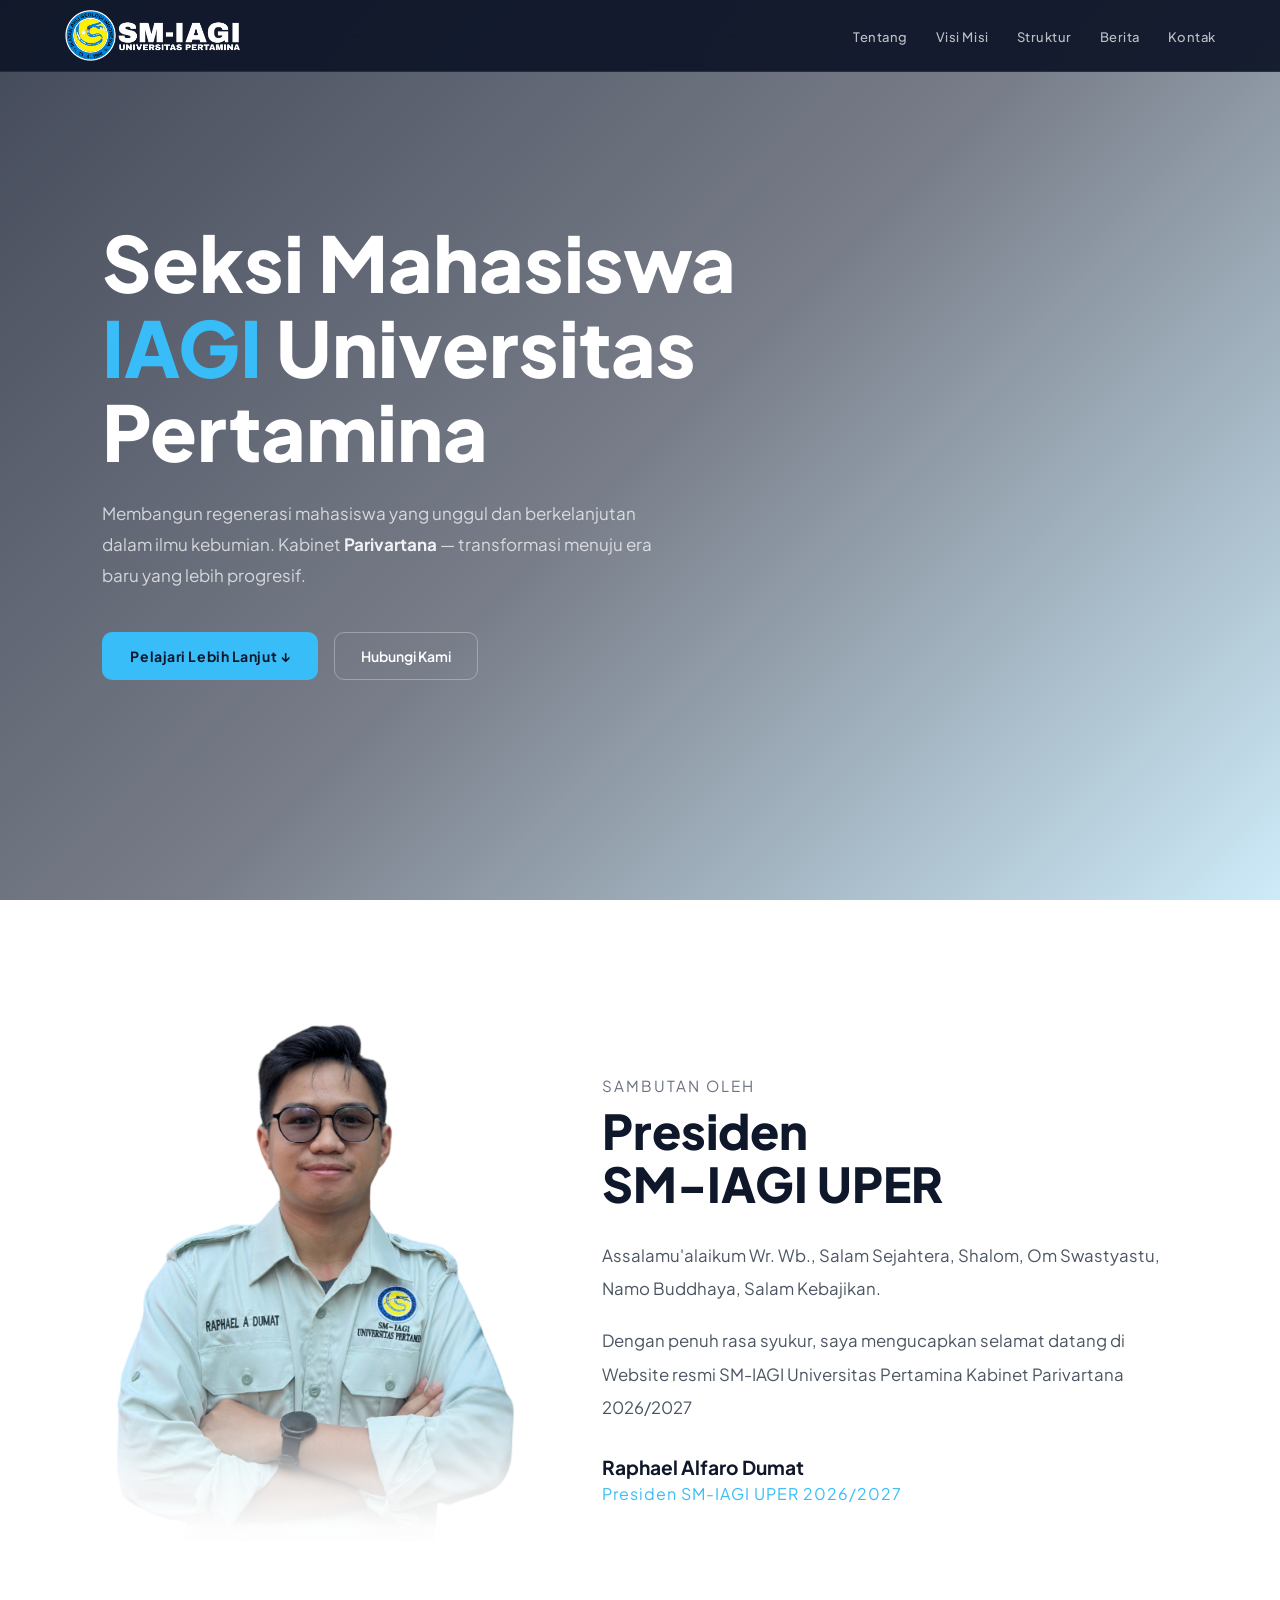
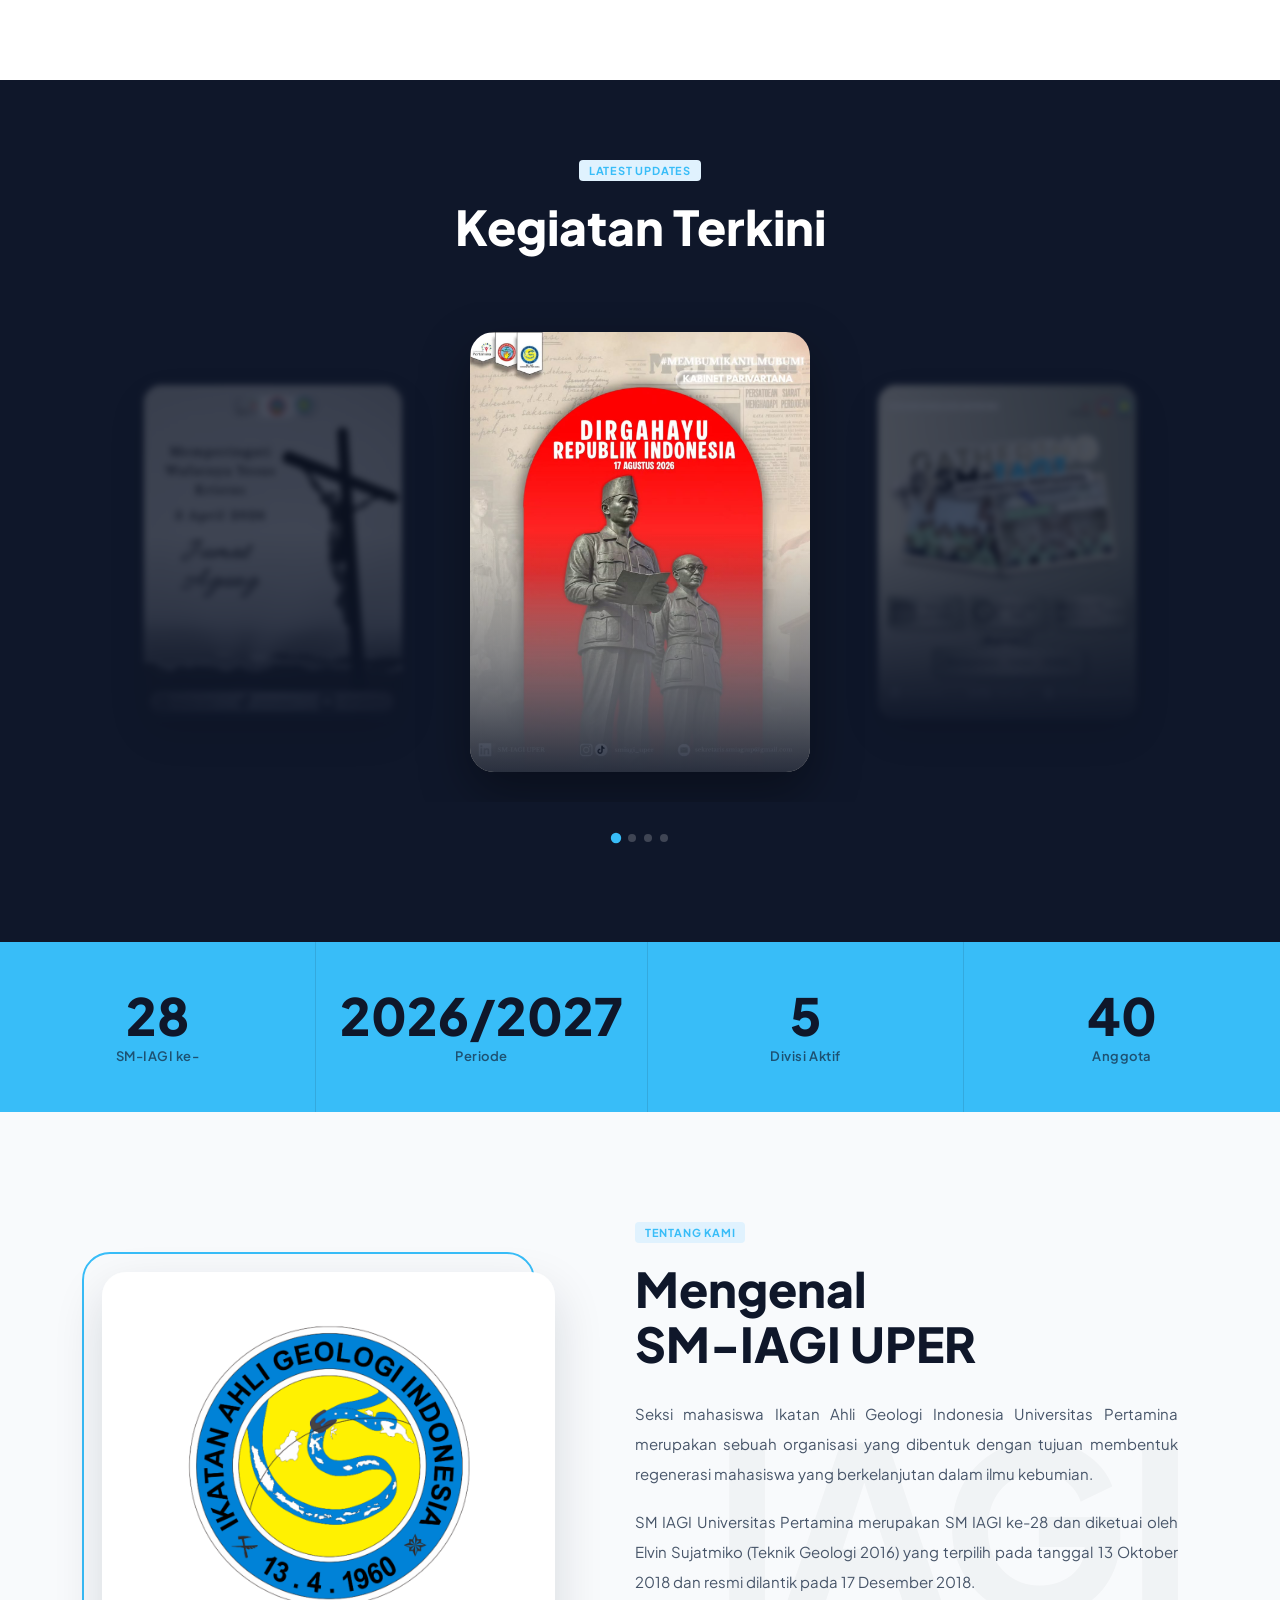
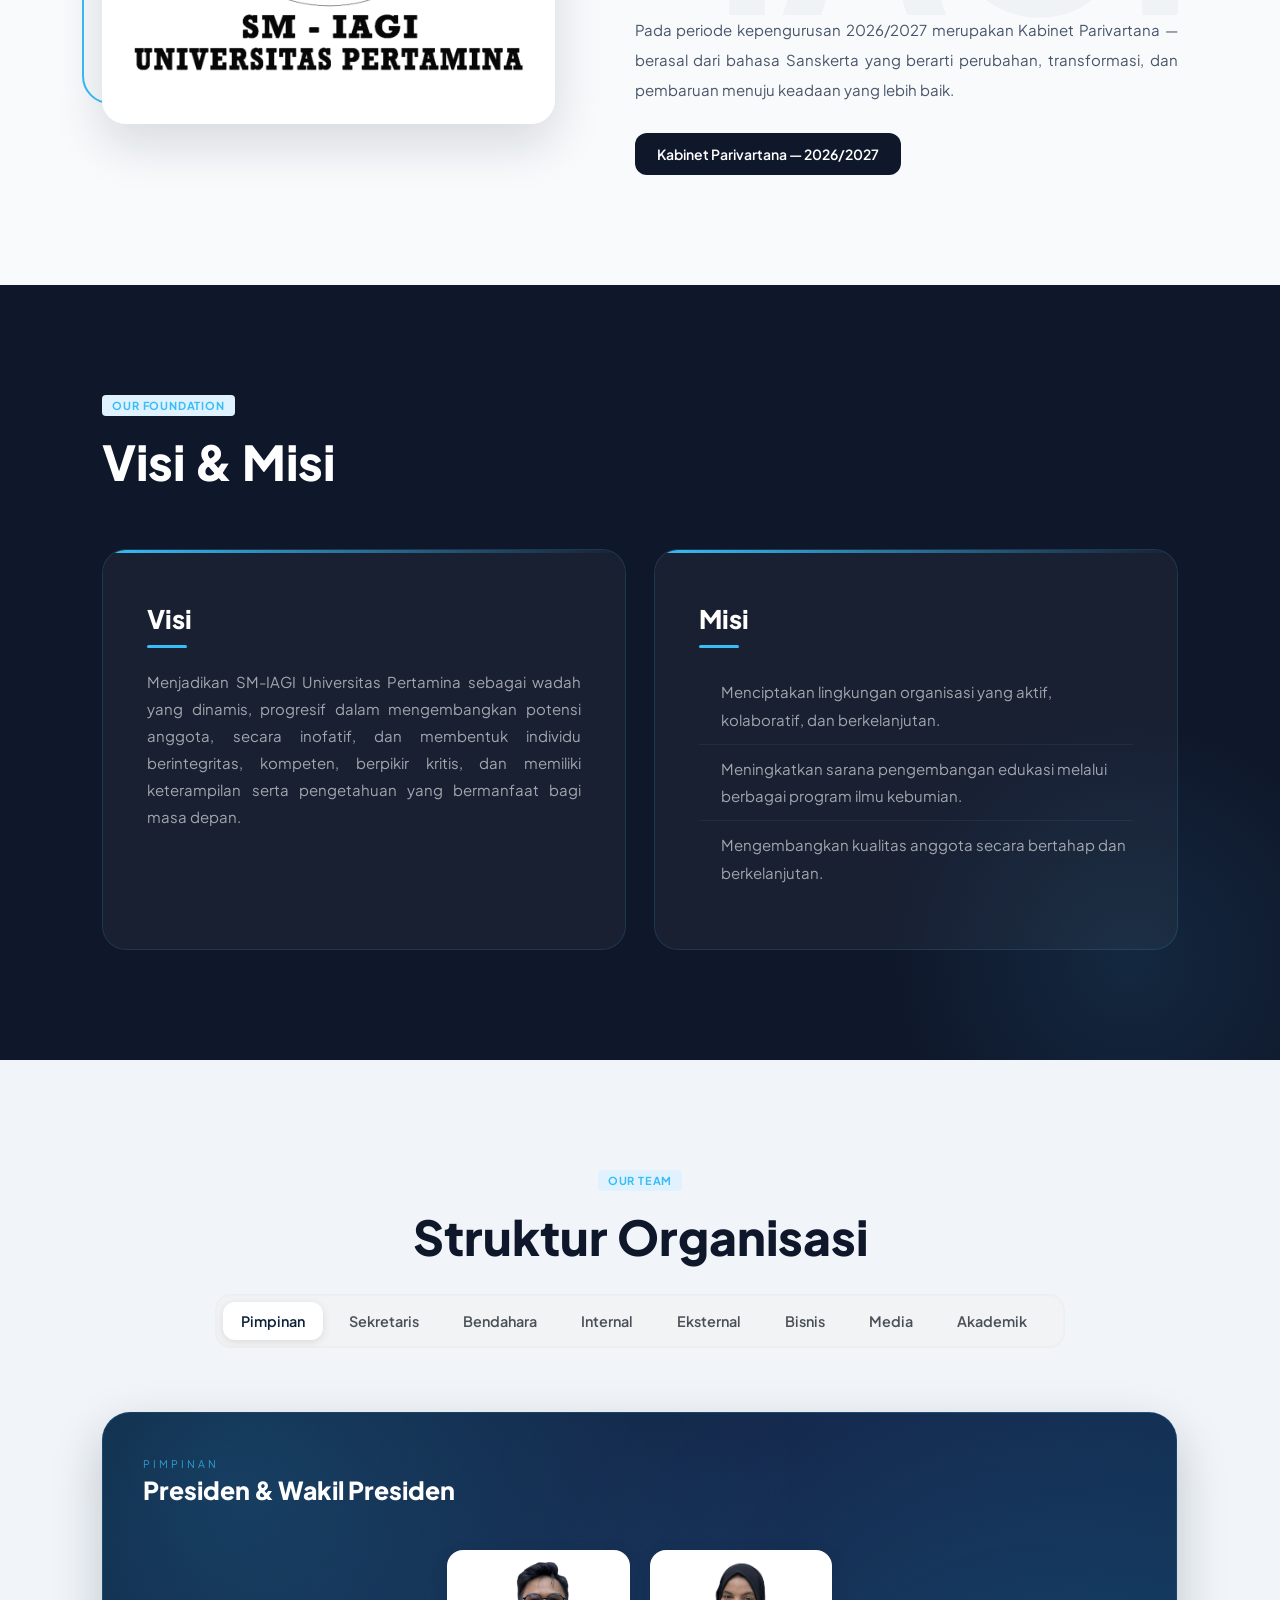
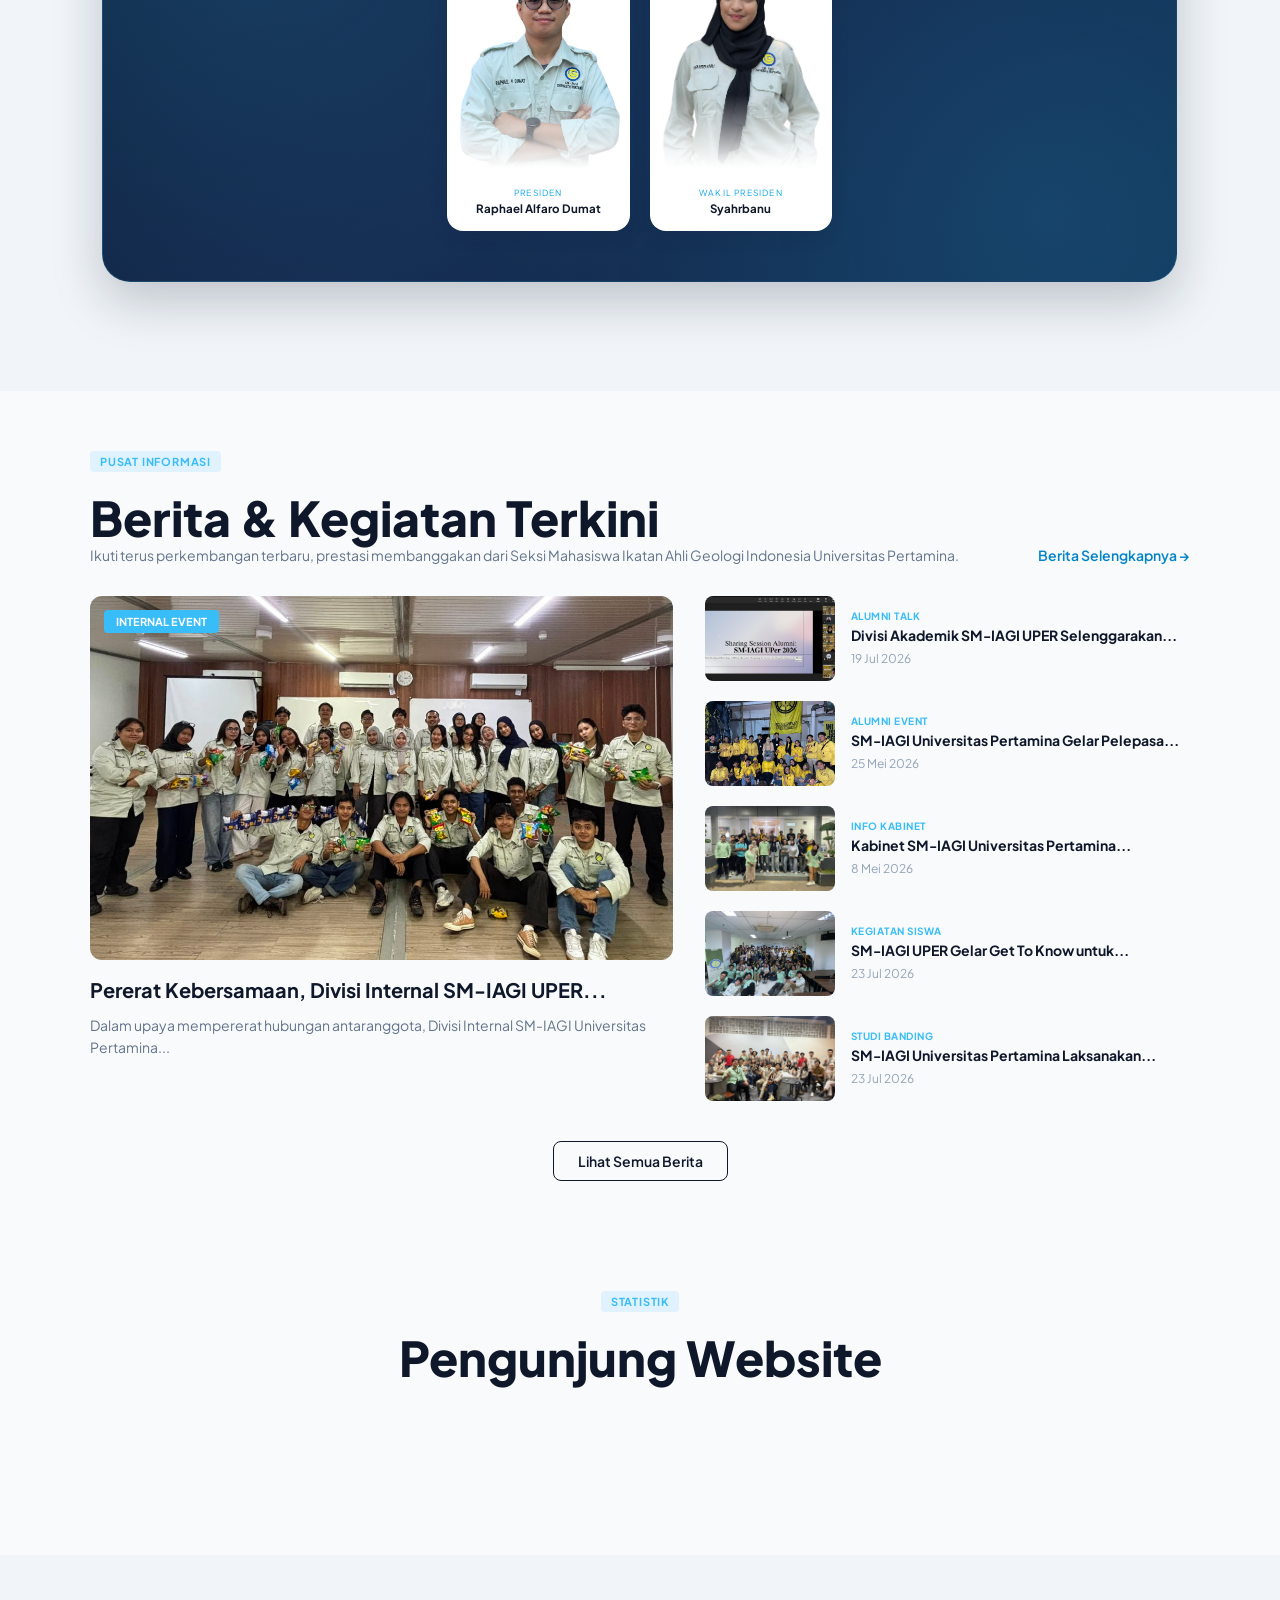
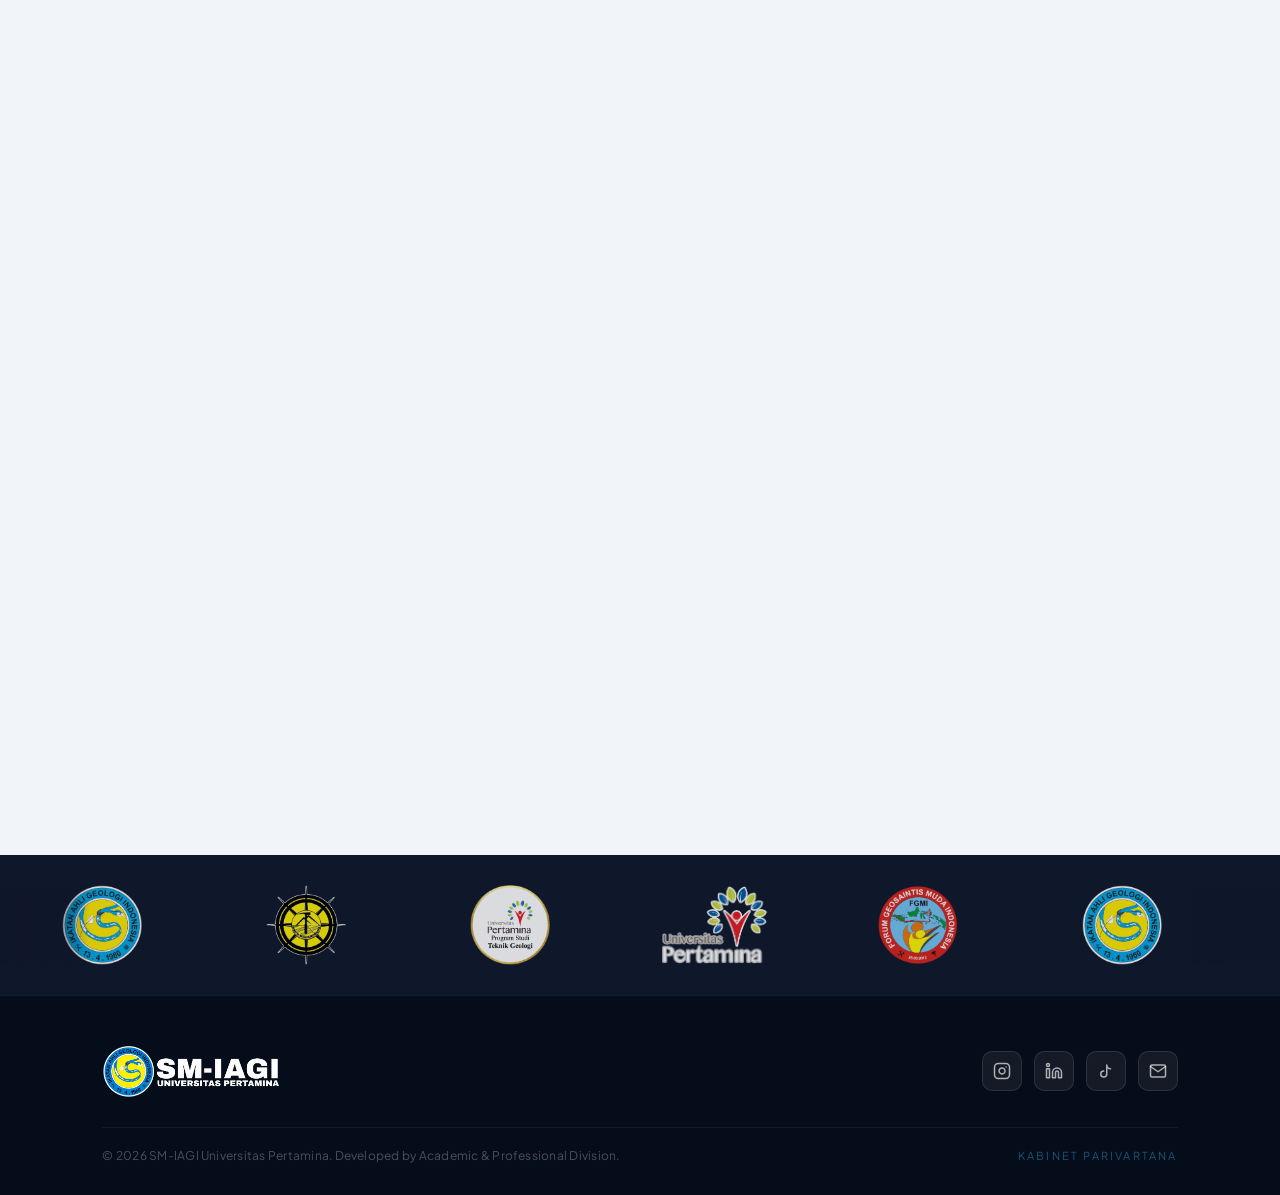
==== commit 3d4e8f29: "Update index.html" ====
--- a/index.html
+++ b/index.html
@@ -134,17 +134,17 @@
       <div class="news-track" id="newsTrack">
 
         <div class="news-card active">
-          <img src="images/Kegiatan Terkini/IG 1.png" alt="Kegiatan 1" draggable="false">
+          <img src="images/Kegiatan Terkini/IG 1.jpeg" alt="Kegiatan 1" draggable="false">
           <div class="news-card-overlay"></div>
         </div>
 
         <div class="news-card">
-          <img src="images/Kegiatan Terkini/IG 2.png" alt="Kegiatan 2" draggable="false">
+          <img src="images/Kegiatan Terkini/IG 2.jpeg" alt="Kegiatan 2" draggable="false">
           <div class="news-card-overlay"></div>
         </div>
 
         <div class="news-card">
-          <img src="images/Kegiatan Terkini/IG 3.png" alt="Kegiatan 3" draggable="false">
+          <img src="images/Kegiatan Terkini/IG 3.jpegg" alt="Kegiatan 3" draggable="false">
           <div class="news-card-overlay"></div>
         </div>
 
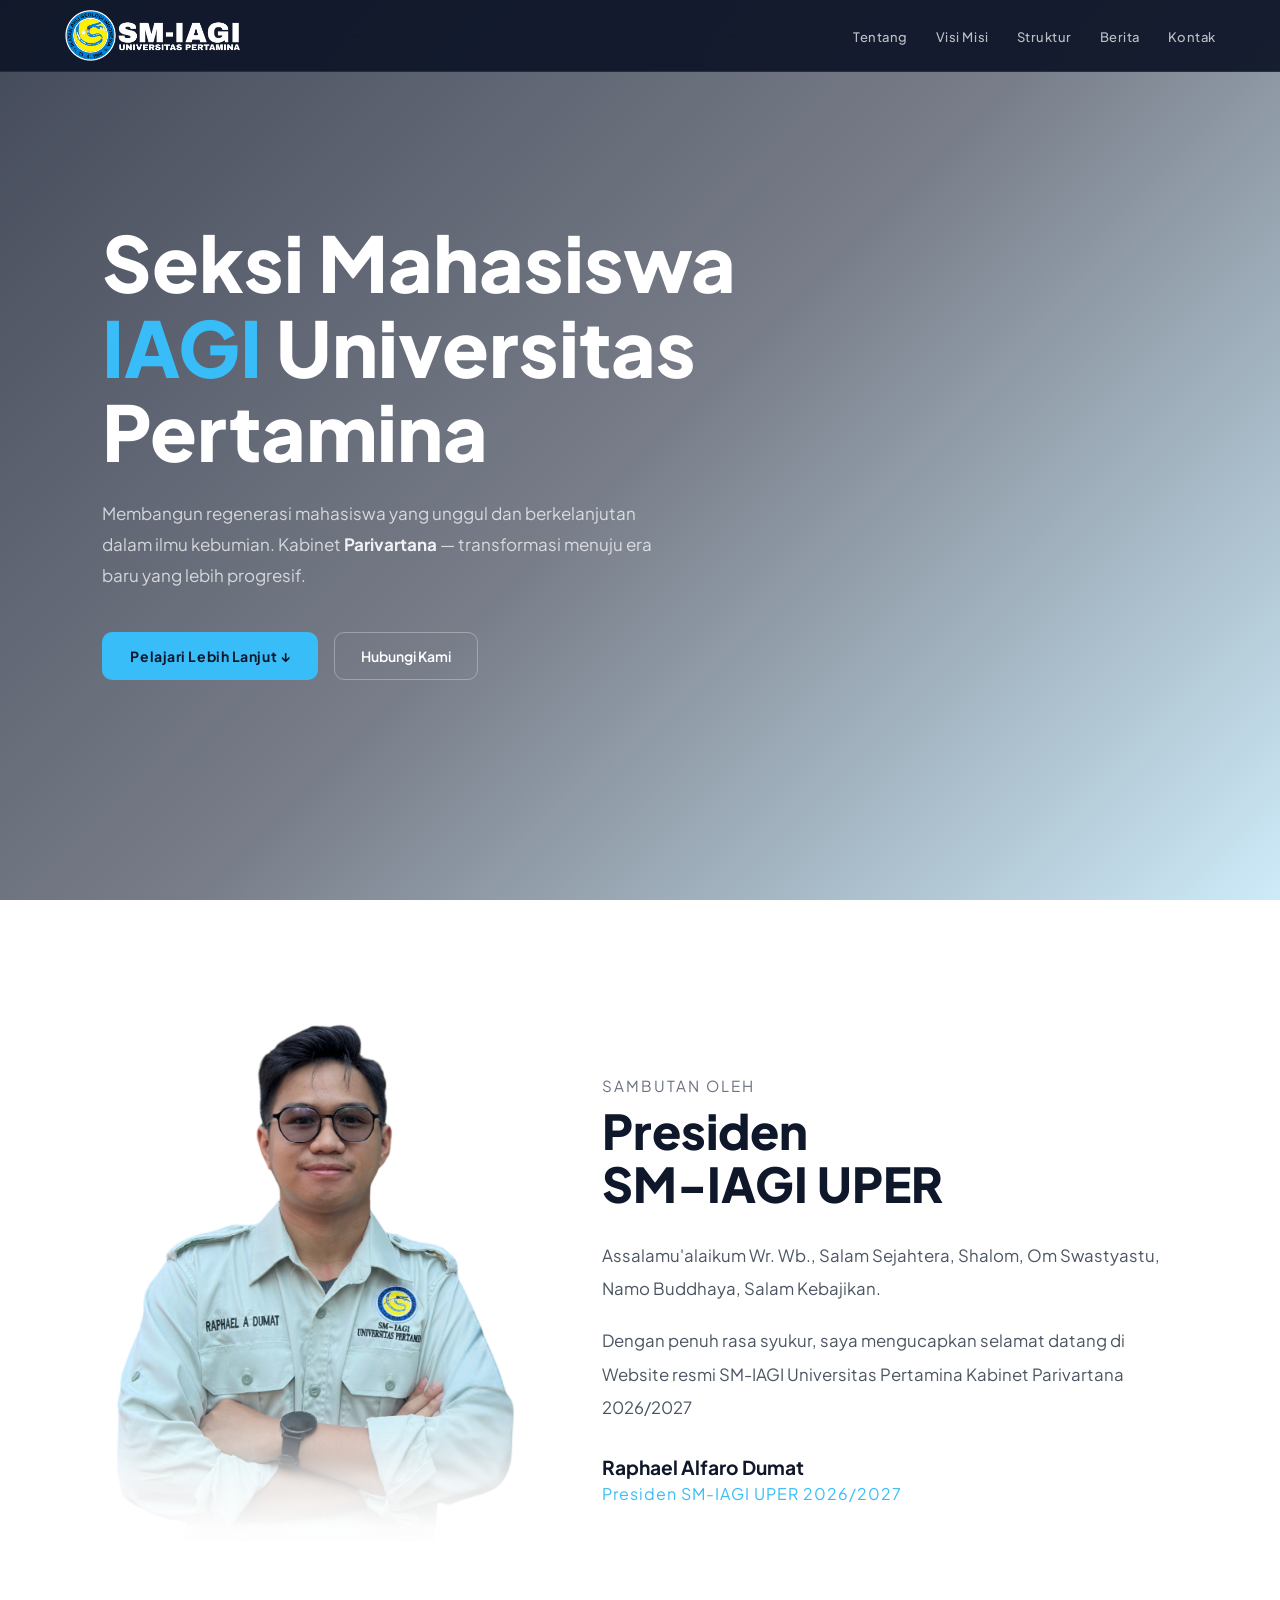
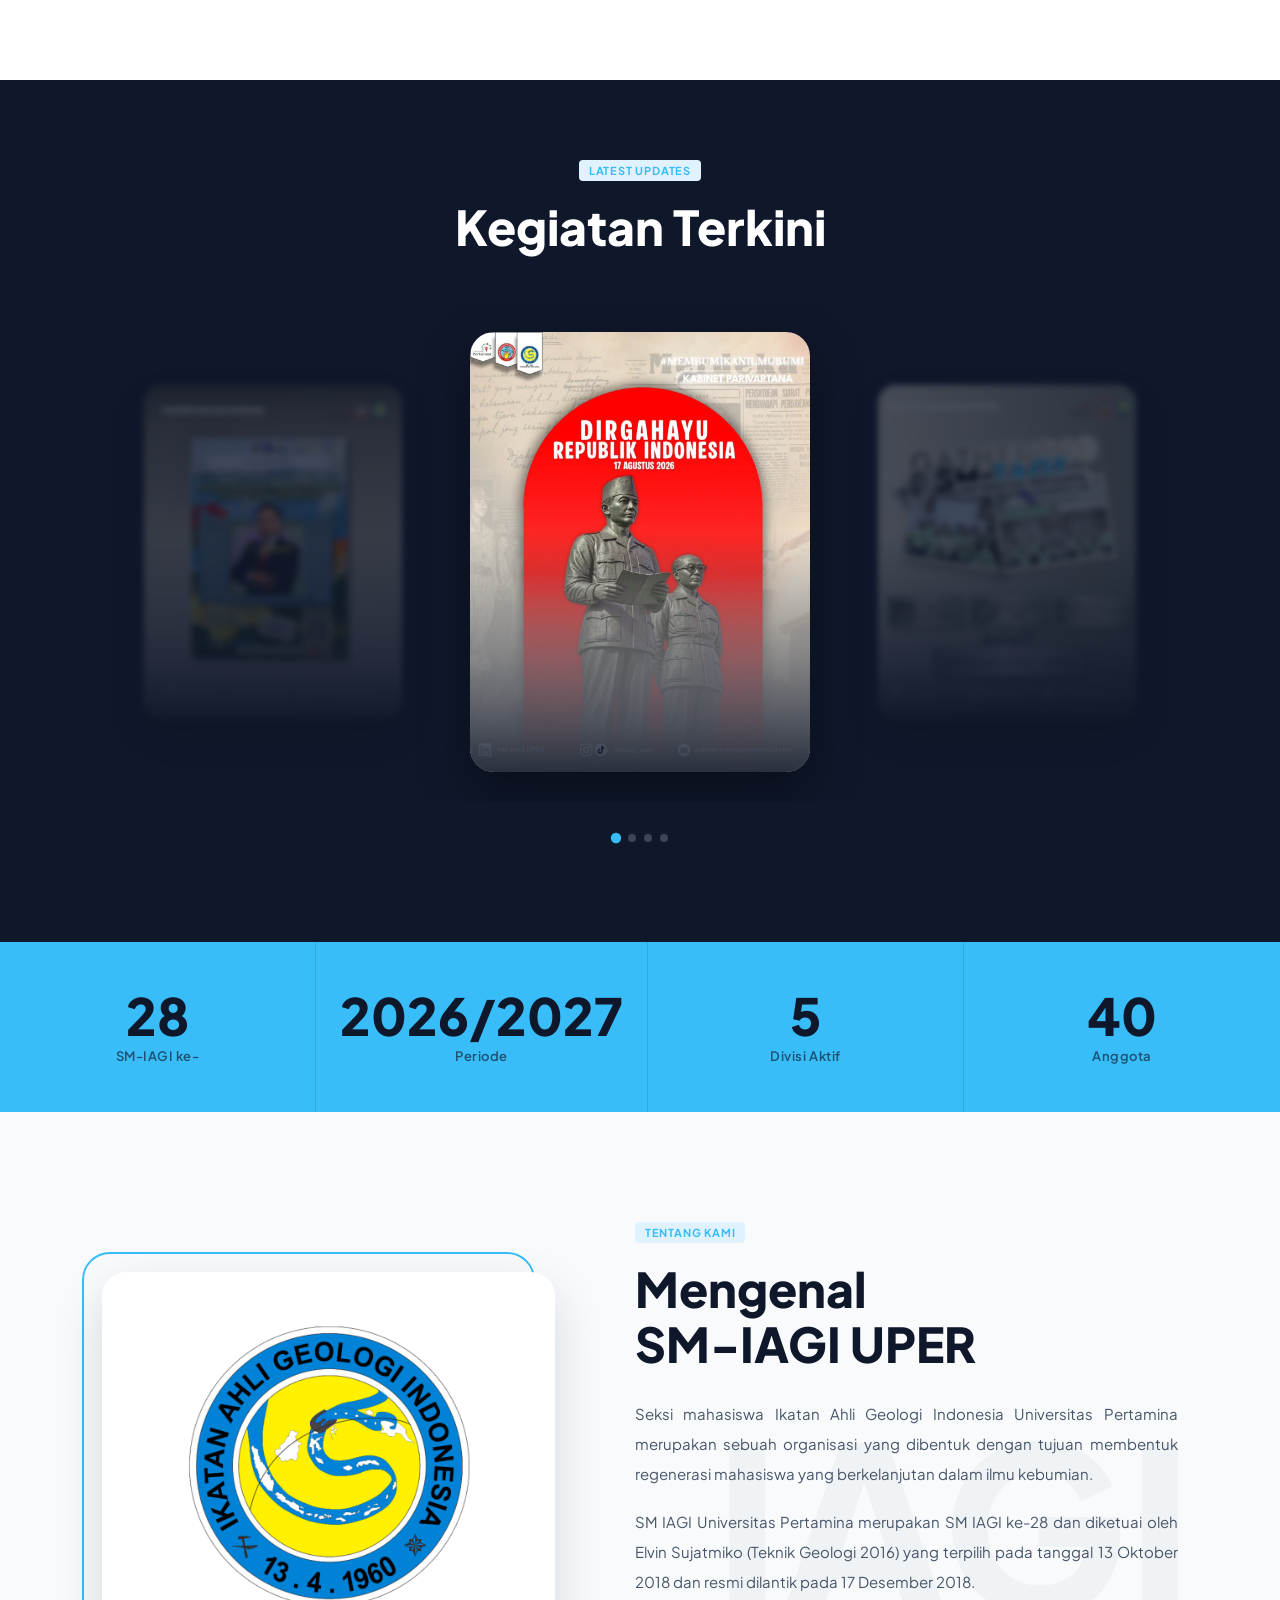
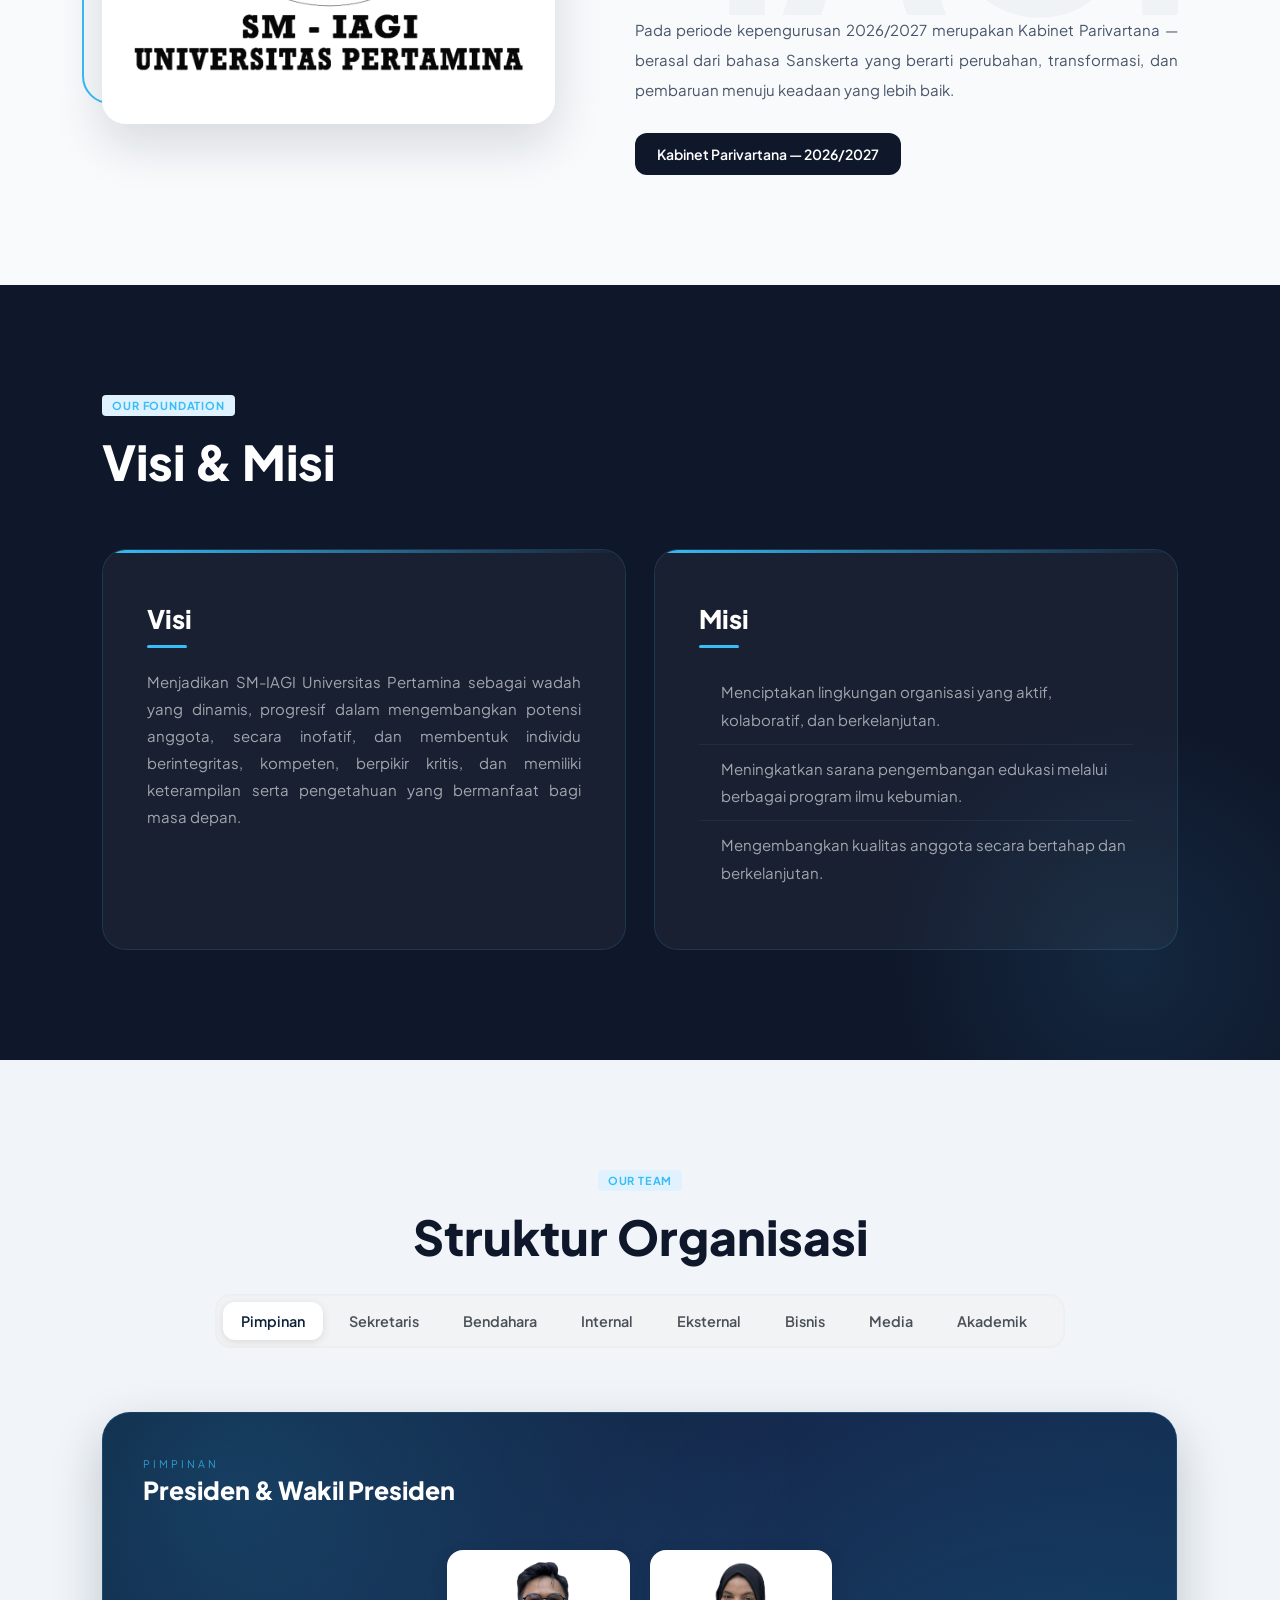
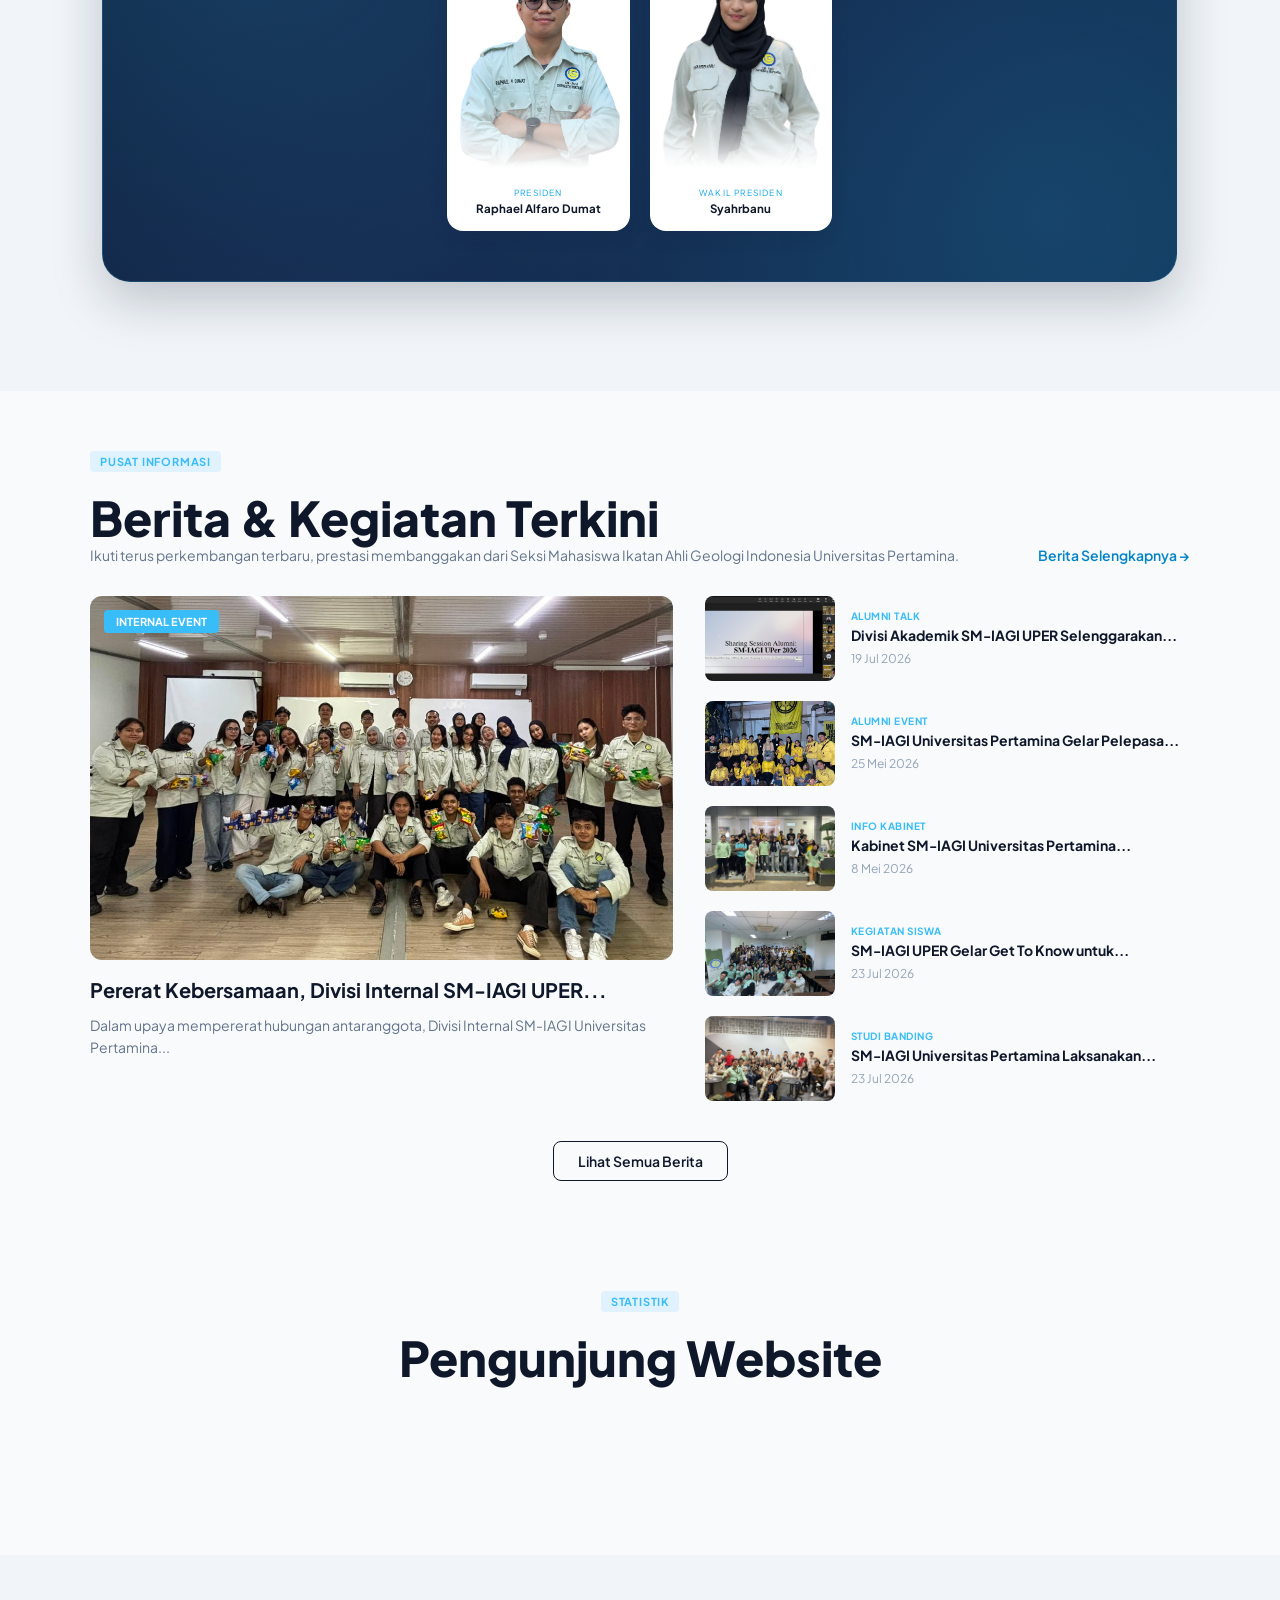
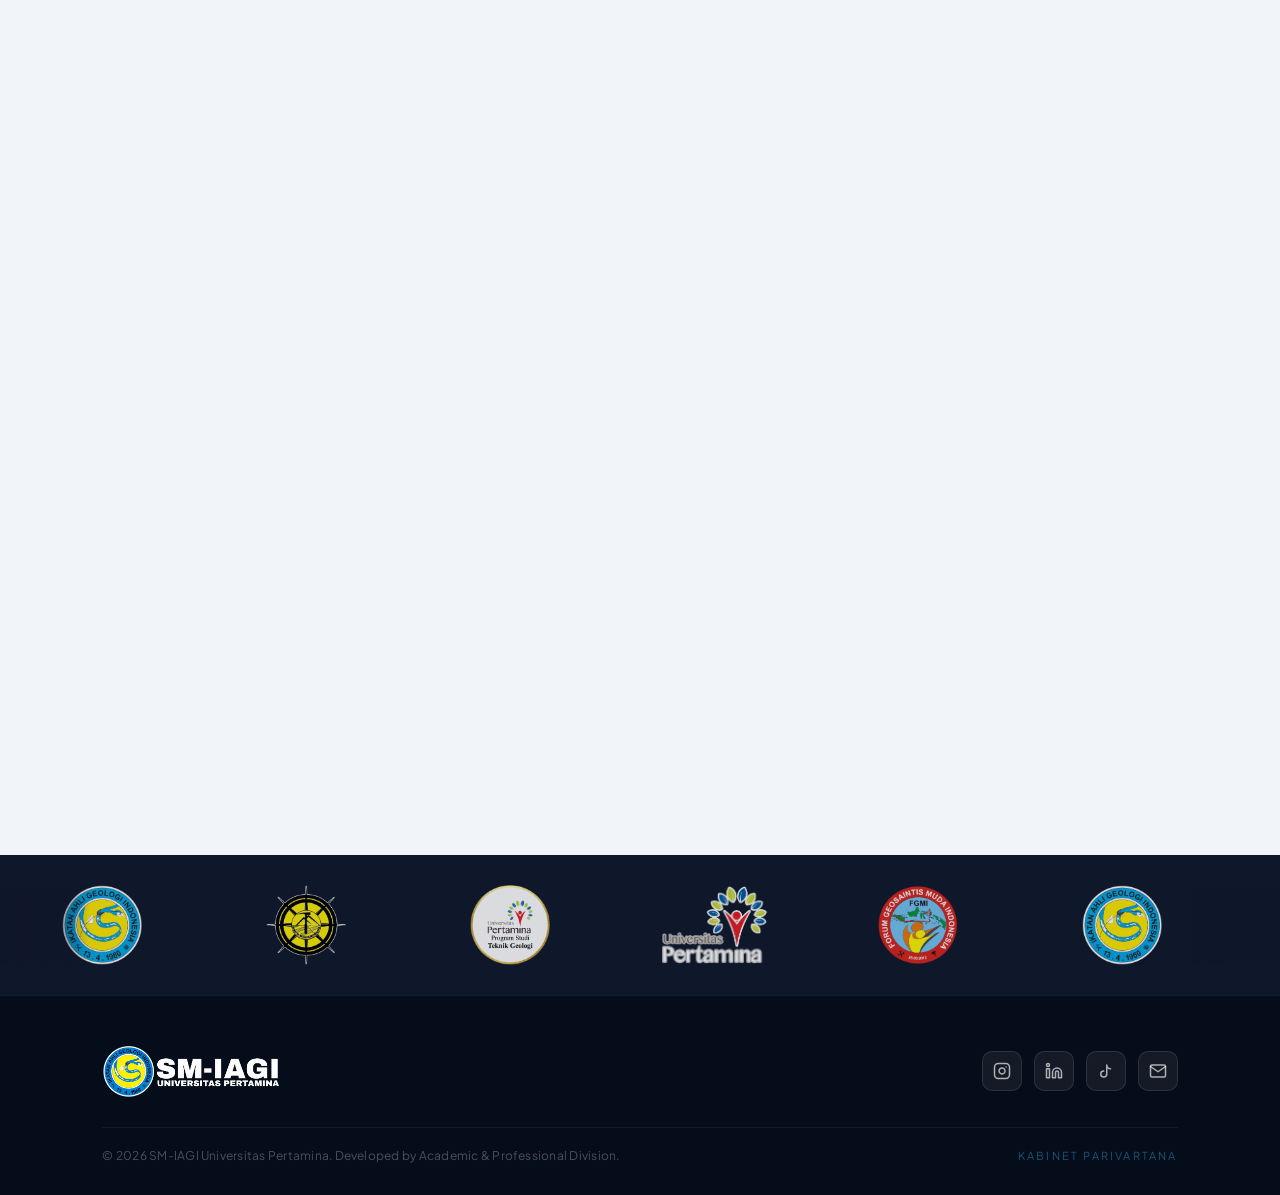
==== commit f7962b02: "Update index.html" ====
--- a/index.html
+++ b/index.html
@@ -144,12 +144,12 @@
         </div>
 
         <div class="news-card">
-          <img src="images/Kegiatan Terkini/IG 3.jpegg" alt="Kegiatan 3" draggable="false">
+          <img src="images/Kegiatan Terkini/IG 3.jpeg" alt="Kegiatan 3" draggable="false">
           <div class="news-card-overlay"></div>
         </div>
 
         <div class="news-card">
-          <img src="images/Kegiatan Terkini/IG 4.png" alt="Kegiatan 4" draggable="false">
+          <img src="images/Kegiatan Terkini/IG 4.jpeg" alt="Kegiatan 4" draggable="false">
           <div class="news-card-overlay"></div>
         </div>
 
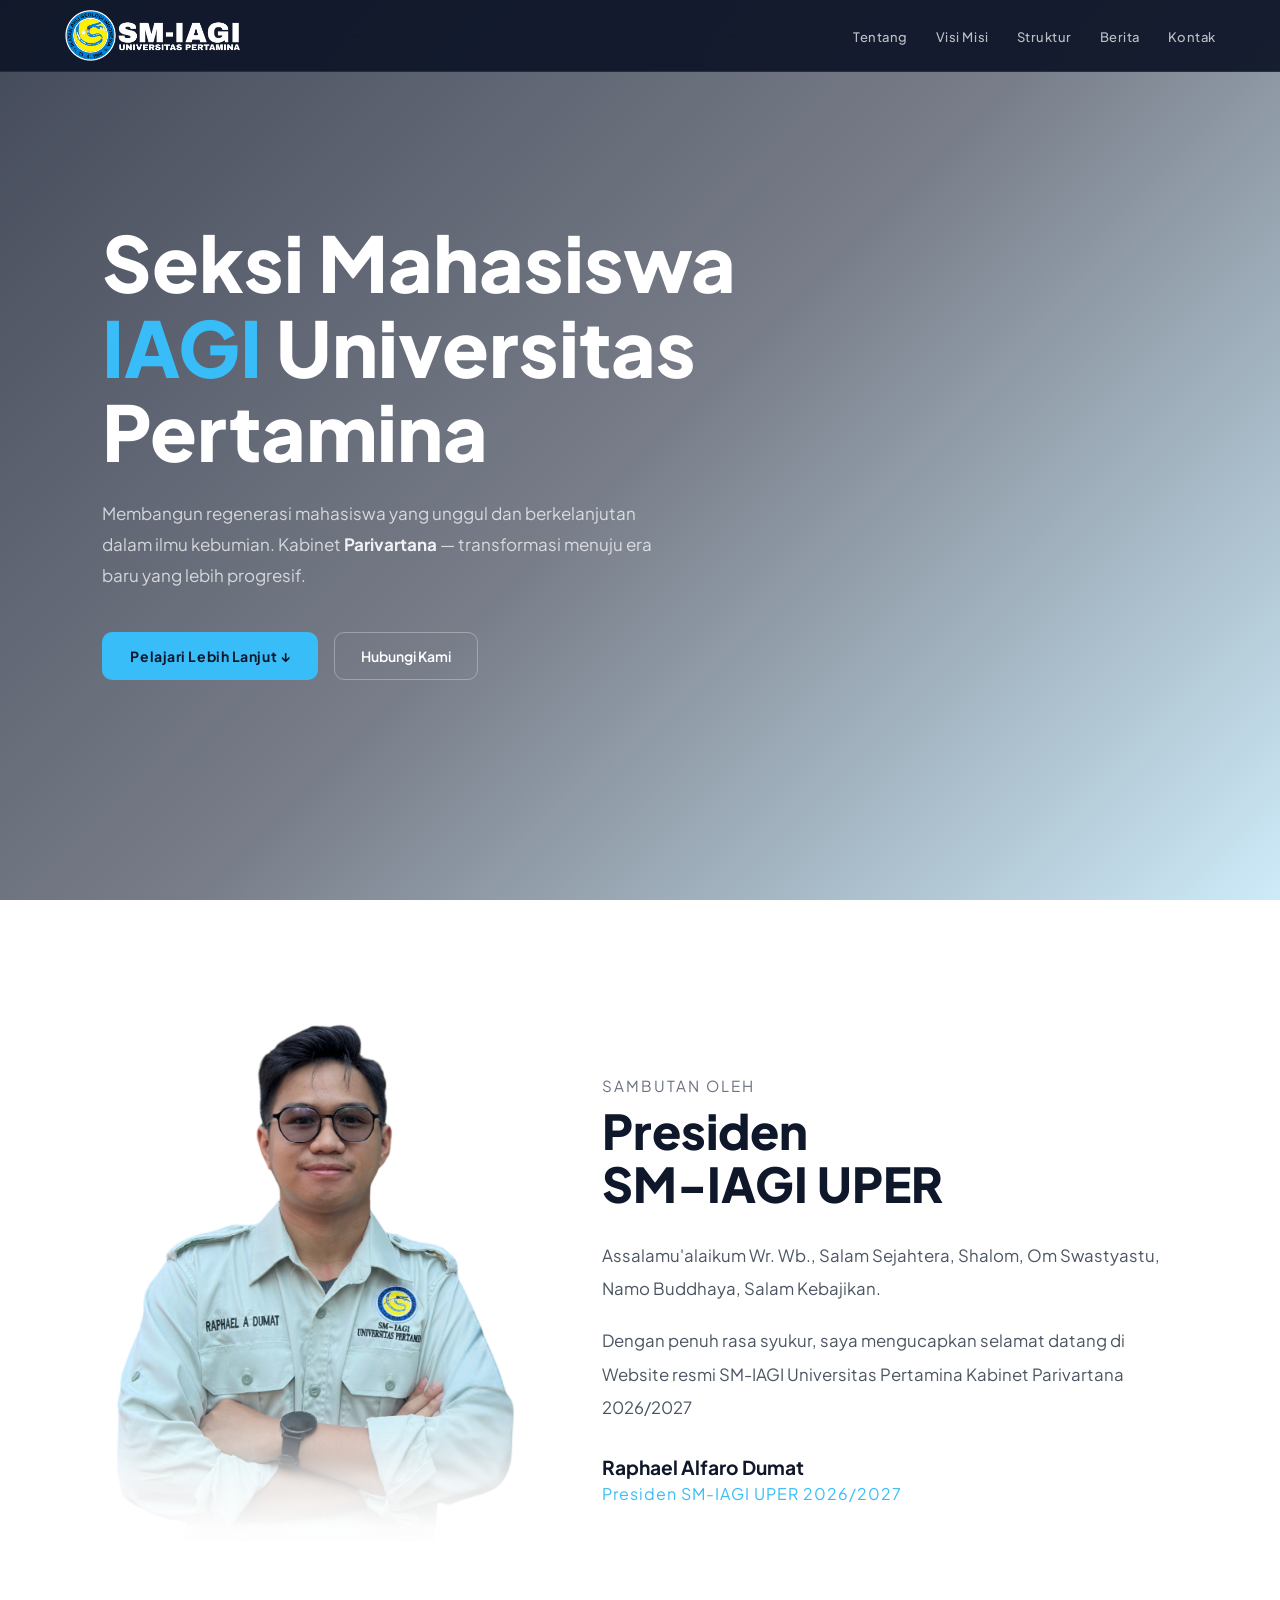
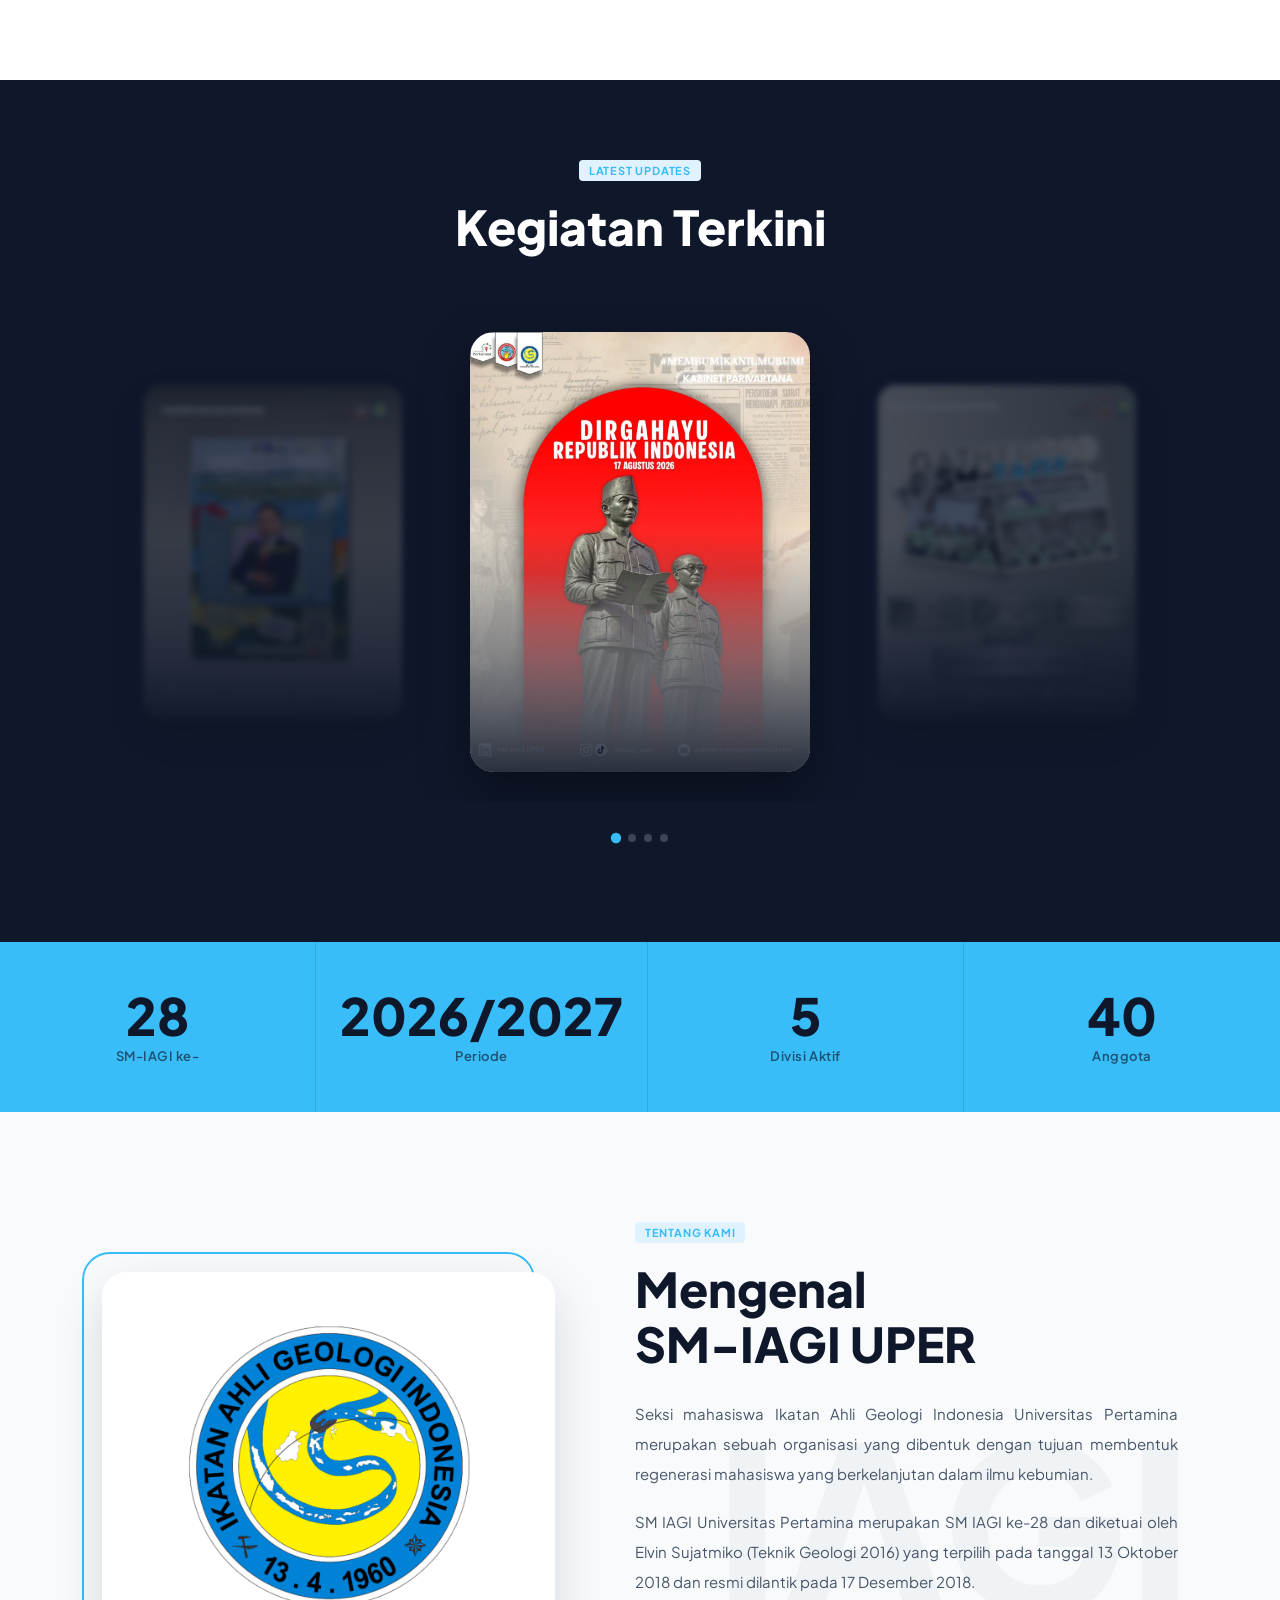
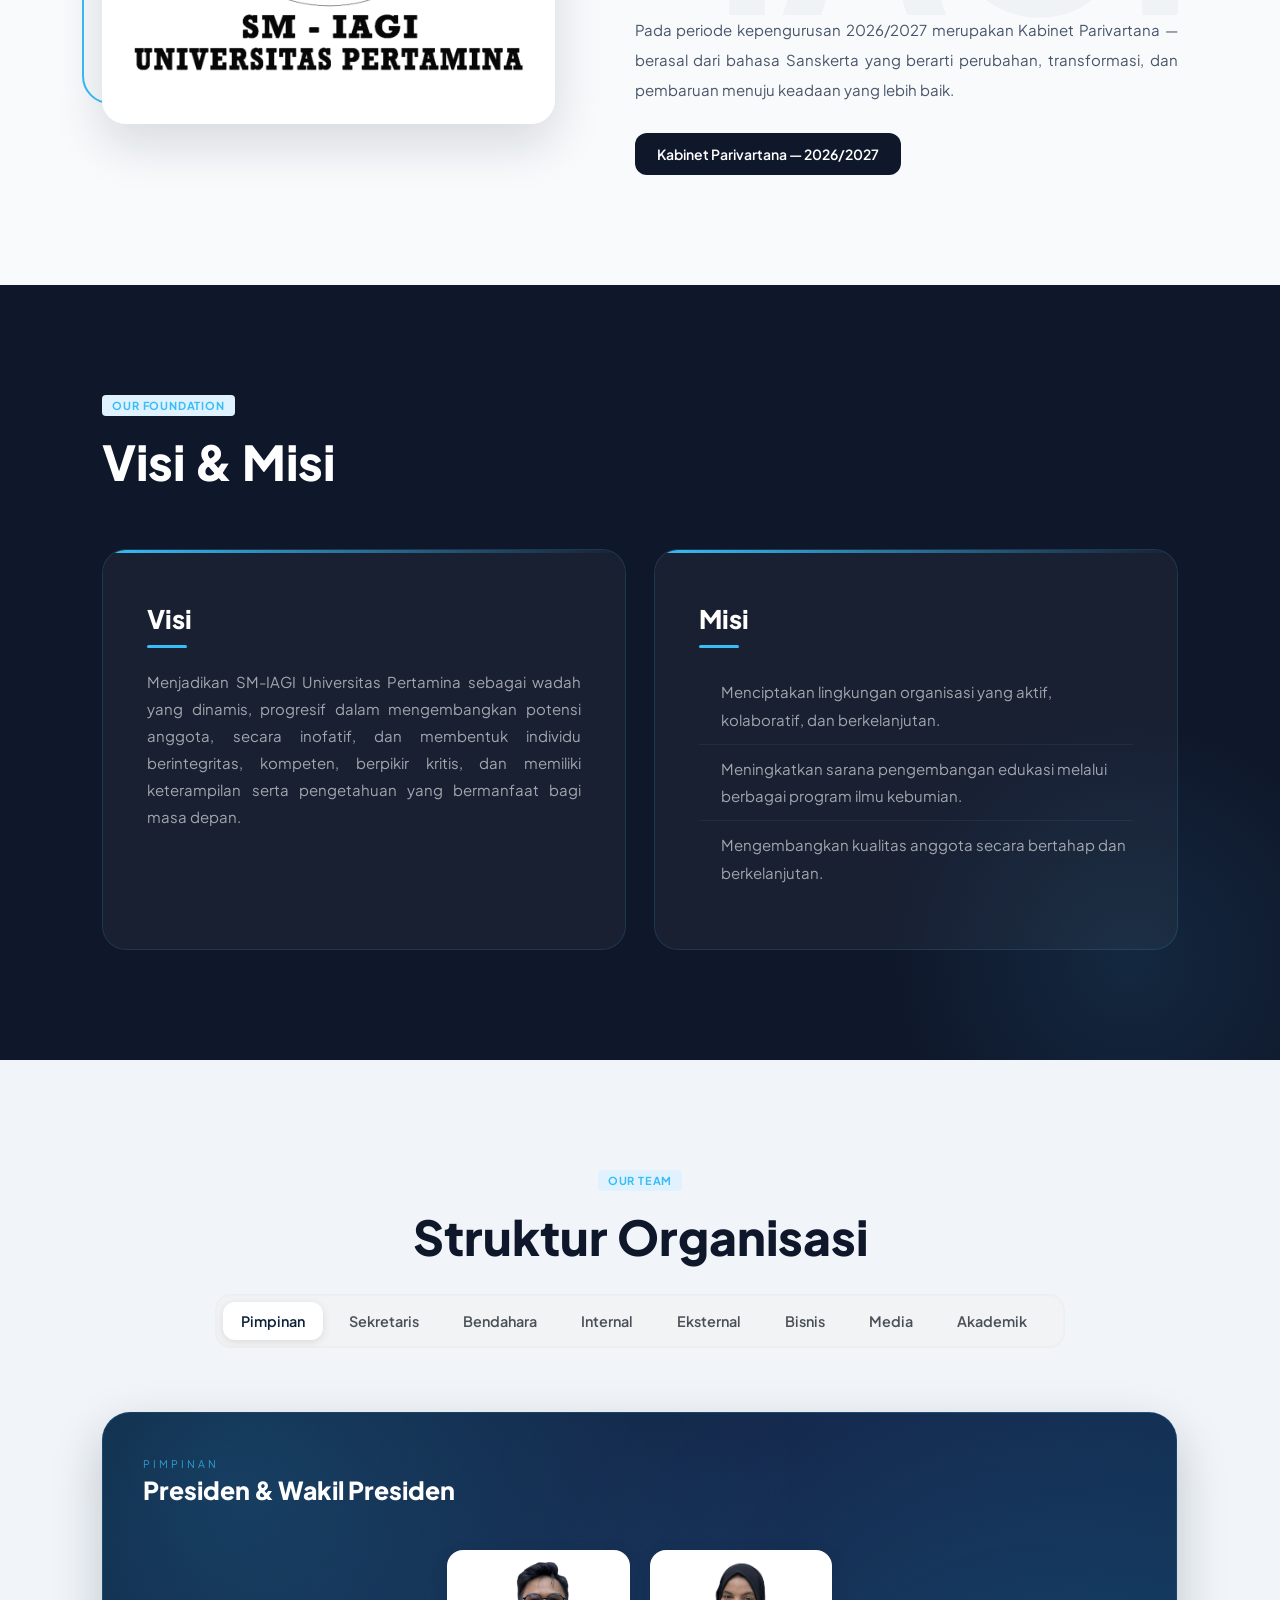
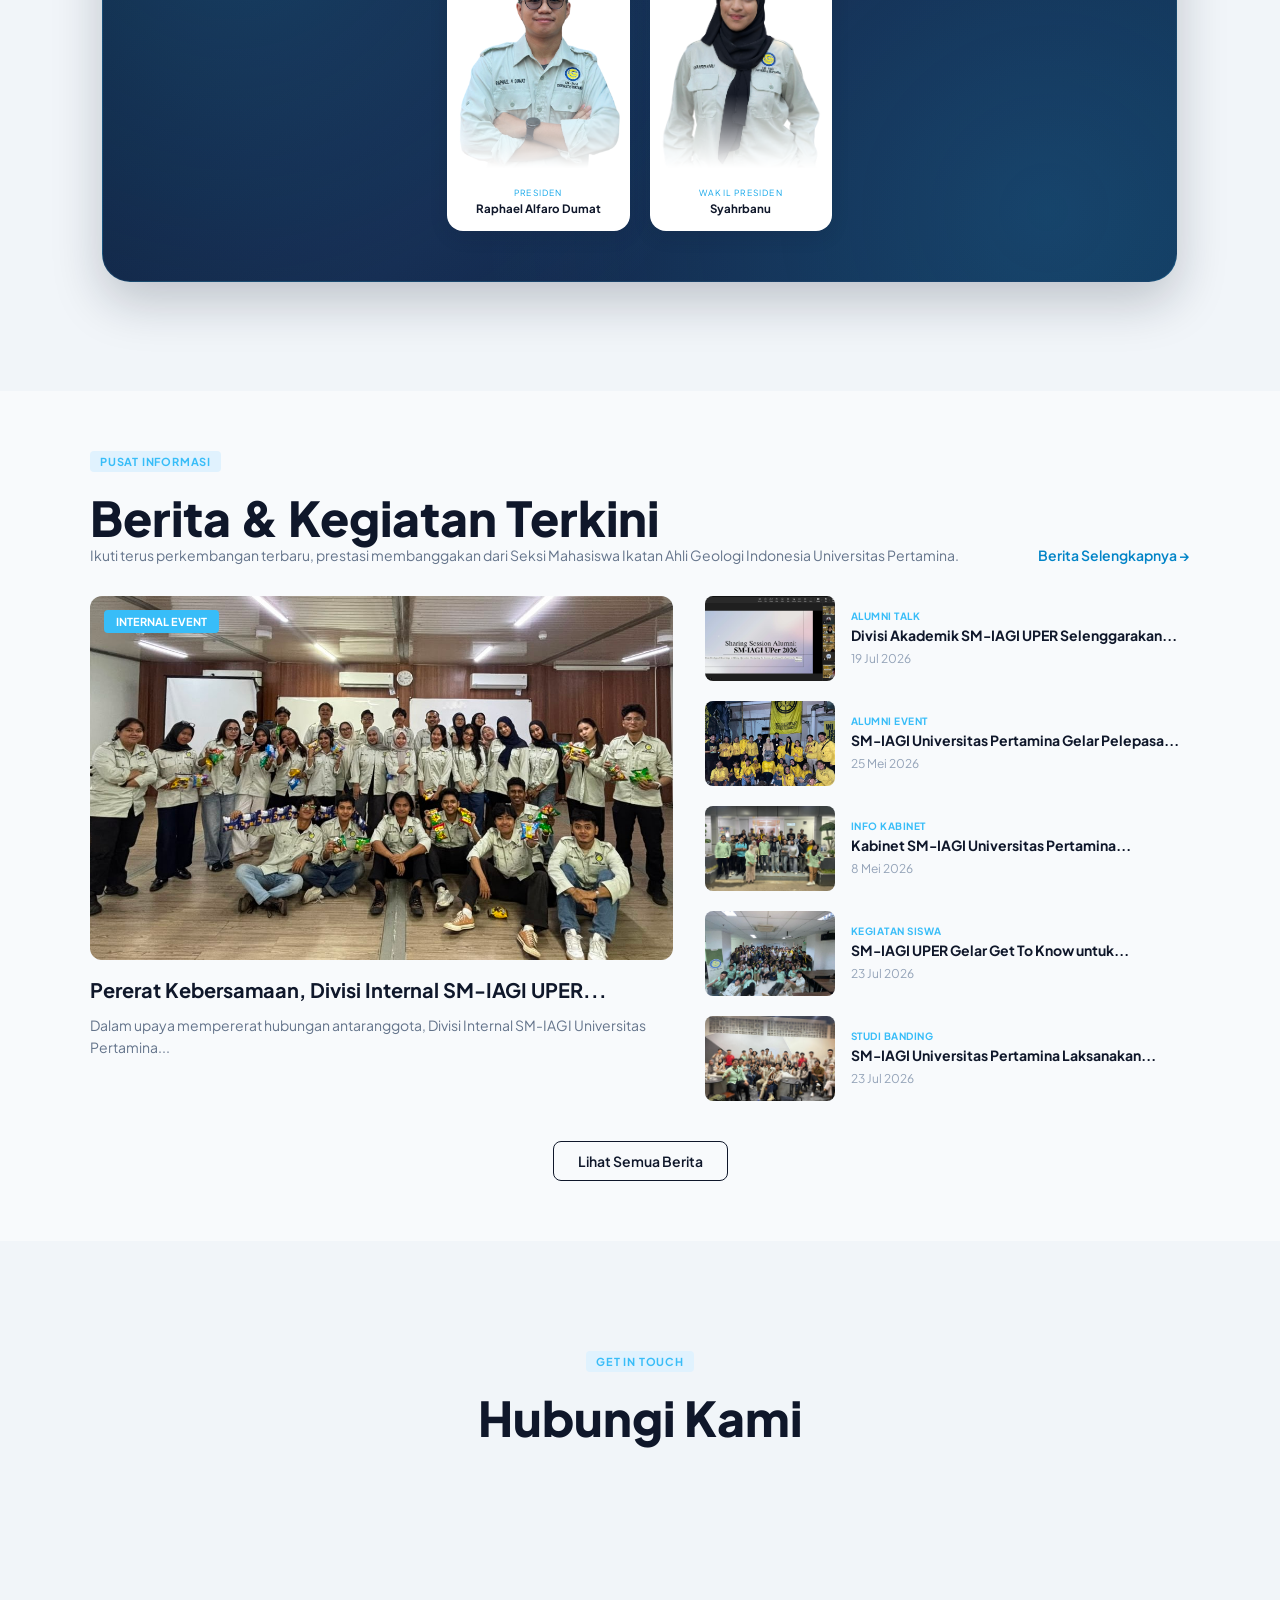
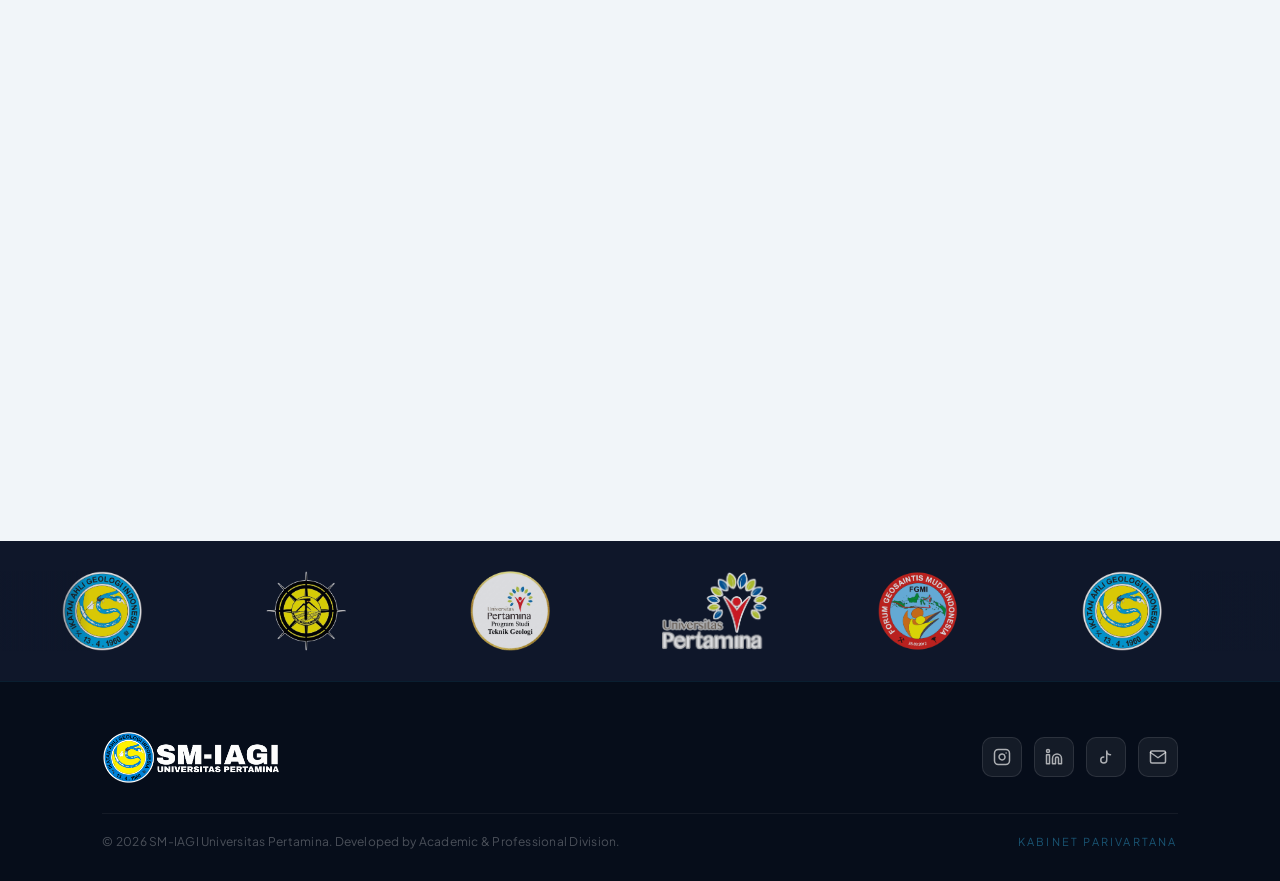
==== commit a814cf4e: "Update index.html" ====
--- a/index.html
+++ b/index.html
@@ -865,70 +865,6 @@
       document.body.style.overflow = 'auto';
     }
   </script>
-
-  <!-- ══════════════════════════════════════
-       STATISTIK PENGUNJUNG
-  ══════════════════════════════════════ -->
-  <section class="visitor-stats-section reveal">
-    <div class="container">
-
-      <!-- Header Statistik disesuaikan dengan pola Eyebrow & Heading -->
-      <div class="contact-header reveal">
-        <div class="section-eyebrow"><span class="sub-title">STATISTIK</span></div>
-        <h2 class="section-heading">Pengunjung Website</h2>
-      </div>
-
-      <!-- Container Kartu Statistik -->
-      <div class="stats-container-list">
-
-        <!-- Hari Ini -->
-        <div class="contact-item-card reveal">
-          <div class="contact-icon-box">
-            <svg xmlns="http://www.w3.org/2000/svg" width="20" height="20" viewBox="0 0 24 24" fill="none" stroke="currentColor" stroke-width="2" stroke-linecap="round" stroke-linejoin="round">
-              <rect x="3" y="4" width="18" height="18" rx="2" ry="2"></rect>
-              <line x1="16" y1="2" x2="16" y2="6"></line>
-              <line x1="8" y1="2" x2="8" y2="6"></line>
-              <line x1="3" y1="10" x2="21" y2="10"></line>
-            </svg>
-          </div>
-          <div class="contact-info">
-            <strong id="count-today" class="stat-number" data-target="15">15</strong>
-            <span>Hari Ini</span>
-          </div>
-        </div>
-
-        <!-- Bulan Ini -->
-        <div class="contact-item-card reveal">
-          <div class="contact-icon-box">
-            <svg xmlns="http://www.w3.org/2000/svg" width="20" height="20" viewBox="0 0 24 24" fill="none" stroke="currentColor" stroke-width="2" stroke-linecap="round" stroke-linejoin="round">
-              <path d="M21 16V8a2 2 0 0 0-1-1.73l-7-4a2 2 0 0 0-2 0l-7 4A2 2 0 0 0 3 8v8a2 2 0 0 0 1 1.73l7 4a2 2 0 0 0 2 0l7-4A2 2 0 0 0 21 16z"></path>
-              <polyline points="3.27 6.96 12 12.01 20.73 6.96"></polyline>
-              <line x1="12" y1="22.08" x2="12" y2="12"></line>
-            </svg>
-          </div>
-          <div class="contact-info">
-            <strong id="count-month" class="stat-number" data-target="320">320</strong>
-            <span>Bulan Ini</span>
-          </div>
-        </div>
-
-        <!-- Tahun Ini -->
-        <div class="contact-item-card reveal">
-          <div class="contact-icon-box">
-            <svg xmlns="http://www.w3.org/2000/svg" width="20" height="20" viewBox="0 0 24 24" fill="none" stroke="currentColor" stroke-width="2" stroke-linecap="round" stroke-linejoin="round">
-              <circle cx="12" cy="12" r="10"></circle>
-              <polyline points="12 6 12 12 16 14"></polyline>
-            </svg>
-          </div>
-          <div class="contact-info">
-            <strong id="count-year" class="stat-number" data-target="1450">1.450</strong>
-            <span>Tahun Ini</span>
-          </div>
-        </div>
-
-      </div>
-    </div>
-  </section>
 
   <!-- ══════════════════════════════════════
        KONTAK
